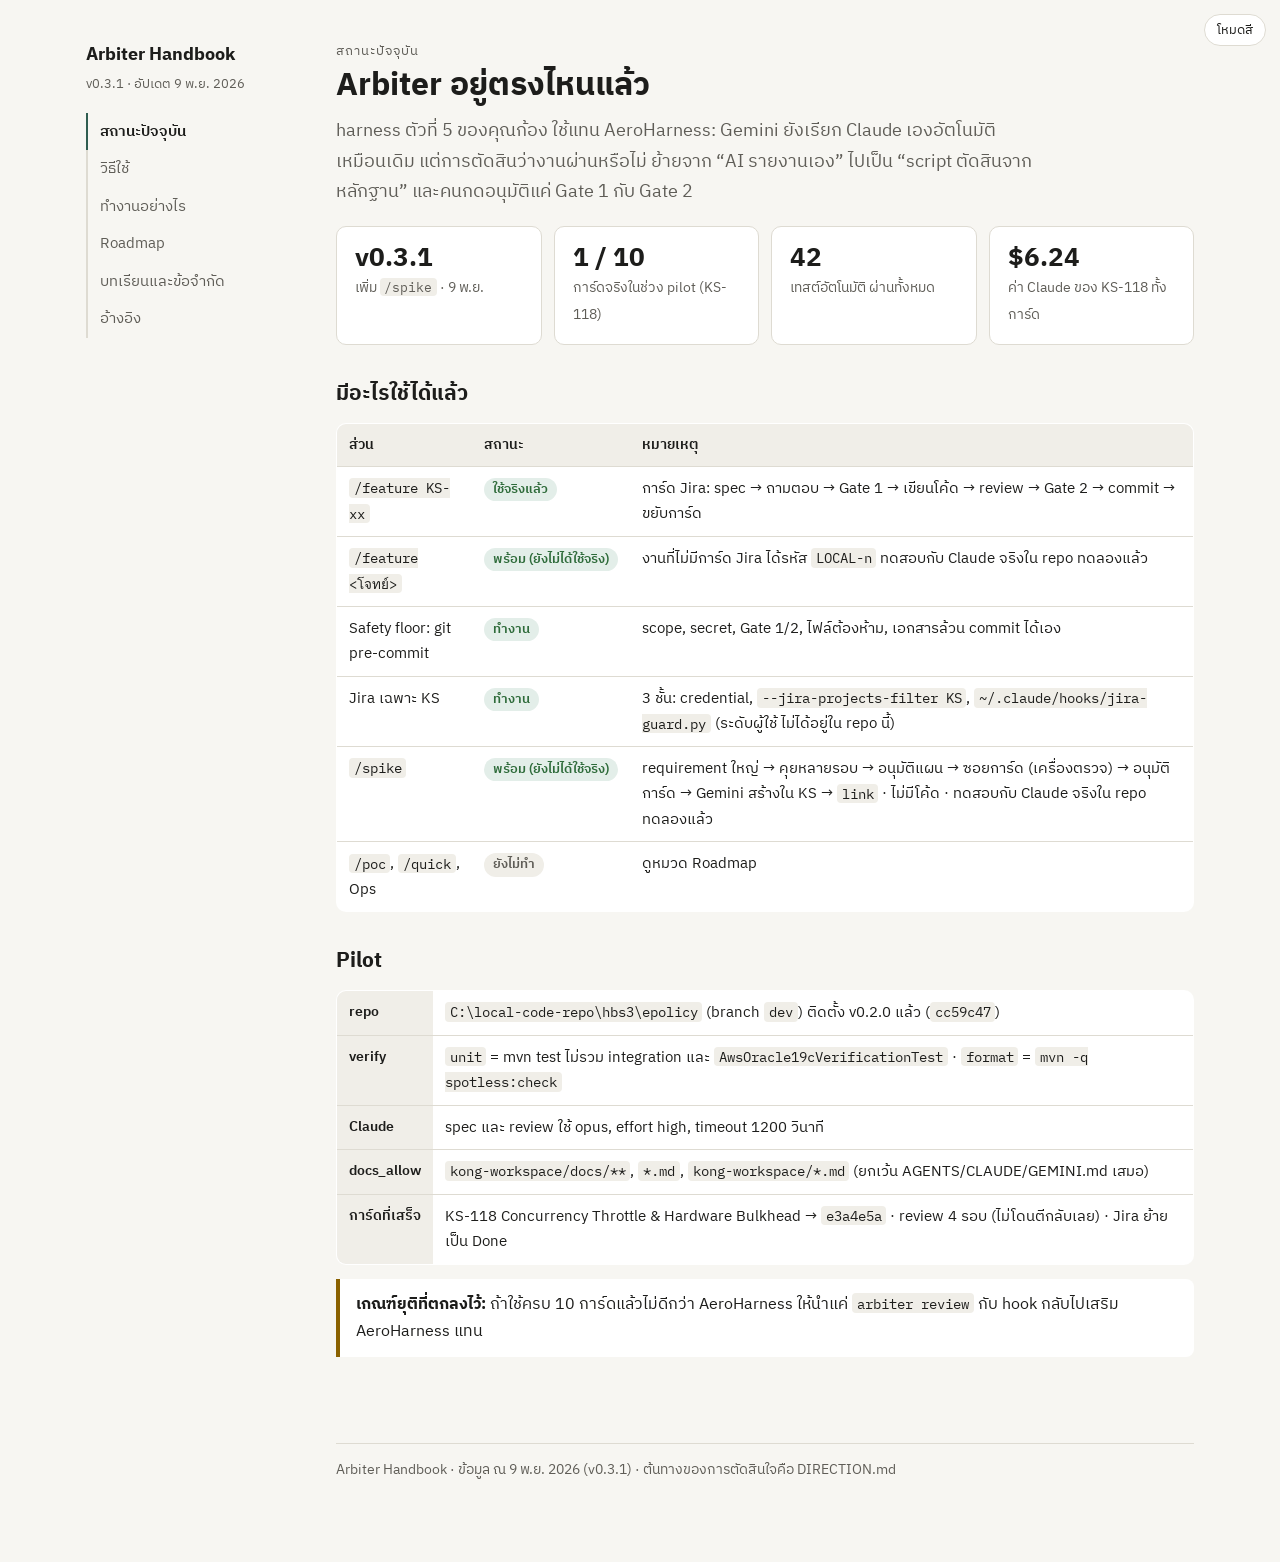
==== docs/index.html @ 2a7c4ed0 "feat: Arbiter v0.3.1 - spike Story/Epic/Release optional Claude recommends card types, epic and rele" ====
<!doctype html>
<html lang="th">
<head>
<meta charset="utf-8">
<meta name="viewport" content="width=device-width, initial-scale=1">
<title>Arbiter Handbook</title>
<link rel="preconnect" href="https://fonts.googleapis.com">
<link rel="preconnect" href="https://fonts.gstatic.com" crossorigin>
<link href="https://fonts.googleapis.com/css2?family=IBM+Plex+Sans+Thai:wght@400;500;600;700&family=IBM+Plex+Mono:wght@400;500&display=swap" rel="stylesheet">
<style>
:root {
  --bg: #f7f6f2; --surface: #ffffff; --surface-2: #f0eee8; --text: #1d1d1b; --muted: #5f5d57;
  --line: #dedbd2; --accent: #2f5d50; --accent-soft: #e3eee9;
  --human: #8a4b14; --human-soft: #f6e8da; --gemini: #1f4e8c; --gemini-soft: #e2ebf7;
  --claude: #9a3b26; --claude-soft: #f7e3dc; --machine: #2f5d50; --machine-soft: #e3eee9;
  --ok: #2e6b3a; --warn: #8a6100; --bad: #a12f2f;
  --mono: "IBM Plex Mono", ui-monospace, Consolas, monospace;
}
@media (prefers-color-scheme: dark) {
  :root:not([data-theme="light"]) {
    --bg: #161614; --surface: #1f1f1c; --surface-2: #2a2a26; --text: #ecebe6; --muted: #a9a79f;
    --line: #3a3934; --accent: #8cc4b0; --accent-soft: #23352f;
    --human: #e3a76f; --human-soft: #3a2a1b; --gemini: #8db4ea; --gemini-soft: #1d2a3d;
    --claude: #eb9a83; --claude-soft: #3b231d; --machine: #8cc4b0; --machine-soft: #23352f;
    --ok: #8fd19e; --warn: #e5c06a; --bad: #f09a9a;
  }
}
:root[data-theme="dark"] {
  --bg: #161614; --surface: #1f1f1c; --surface-2: #2a2a26; --text: #ecebe6; --muted: #a9a79f;
  --line: #3a3934; --accent: #8cc4b0; --accent-soft: #23352f;
  --human: #e3a76f; --human-soft: #3a2a1b; --gemini: #8db4ea; --gemini-soft: #1d2a3d;
  --claude: #eb9a83; --claude-soft: #3b231d; --machine: #8cc4b0; --machine-soft: #23352f;
  --ok: #8fd19e; --warn: #e5c06a; --bad: #f09a9a;
}
* { box-sizing: border-box; }
body { margin: 0; background: var(--bg); color: var(--text); font: 16px/1.7 "IBM Plex Sans Thai", system-ui, sans-serif; }
code, pre { font-family: var(--mono); font-size: .9em; }
code { background: var(--surface-2); padding: .05em .35em; border-radius: 4px; overflow-wrap: anywhere; }
pre { background: var(--surface-2); padding: 14px 16px; border-radius: 8px; overflow-x: auto; line-height: 1.55; margin: 12px 0; }
pre code { background: none; padding: 0; }
a { color: var(--accent); }
.wrap { max-width: 1140px; margin: 0 auto; padding: 0 16px; display: grid; grid-template-columns: 210px minmax(0, 1fr); gap: 40px; }
nav.toc { position: sticky; top: 0; align-self: start; padding-top: 40px; font-size: 15px; }
nav.toc .brand { font-weight: 700; font-size: 18px; margin-bottom: 2px; }
nav.toc .ver { color: var(--muted); font-size: 13px; margin-bottom: 18px; }
nav.toc a { display: block; color: var(--muted); text-decoration: none; padding: 6px 0 6px 12px; border-left: 2px solid var(--line); }
nav.toc a:hover { color: var(--text); }
nav.toc a.on { color: var(--text); border-left-color: var(--accent); font-weight: 600; }
main { padding: 40px 0 80px; min-width: 0; }
.js section.page { display: none; }
.js section.page.on { display: block; }
section.page { padding-bottom: 32px; }
.eyebrow { font-size: 13px; letter-spacing: .08em; text-transform: uppercase; color: var(--muted); }
h1 { font-size: 32px; line-height: 1.25; margin: 4px 0 10px; }
.lede { font-size: 18px; color: var(--muted); margin: 0 0 8px; max-width: 64ch; }
h2 { font-size: 21px; margin: 32px 0 10px; }
h3 { font-size: 17px; margin: 22px 0 8px; }
p { margin: 8px 0; }
.card { background: var(--surface); border: 1px solid var(--line); border-radius: 10px; padding: 16px 18px; }
.grid { display: grid; gap: 12px; }
.g2 { grid-template-columns: repeat(2, minmax(0, 1fr)); }
.g4 { grid-template-columns: repeat(4, minmax(0, 1fr)); }
.stat b { display: block; font-size: 26px; line-height: 1.2; }
.stat span { color: var(--muted); font-size: 14px; }
table { width: 100%; border-collapse: collapse; background: var(--surface); border: 1px solid var(--line); border-radius: 10px; overflow: hidden; font-size: 15px; }
th, td { text-align: left; padding: 9px 12px; border-bottom: 1px solid var(--line); vertical-align: top; }
th { background: var(--surface-2); font-weight: 600; font-size: 14px; }
tr:last-child td { border-bottom: none; }
.tbl { overflow-x: auto; margin: 10px 0; }
.role { display: inline-block; font-size: 12.5px; font-weight: 600; padding: 1px 9px; border-radius: 999px; white-space: nowrap; }
.r-human { background: var(--human-soft); color: var(--human); }
.r-gemini { background: var(--gemini-soft); color: var(--gemini); }
.r-claude { background: var(--claude-soft); color: var(--claude); }
.r-machine { background: var(--machine-soft); color: var(--machine); }
.flow { list-style: none; padding: 0; margin: 12px 0; position: relative; }
.flow::before { content: ""; position: absolute; left: 15px; top: 8px; bottom: 8px; width: 2px; background: var(--line); }
.flow > li { position: relative; padding: 0 0 16px 46px; }
.flow > li::before { content: ""; position: absolute; left: 9px; top: 7px; width: 14px; height: 14px; border-radius: 50%; background: var(--surface); border: 3px solid var(--accent); }
.flow > li.gate::before { border-color: var(--human); background: var(--human); }
.flow .step { font-weight: 600; }
.flow .detail { color: var(--muted); font-size: 15px; }
.st { font-family: var(--mono); font-size: 12.5px; font-weight: 500; padding: 1px 7px; border-radius: 5px; background: var(--surface-2); white-space: nowrap; }
.st.ok { color: var(--ok); } .st.warn { color: var(--warn); } .st.bad { color: var(--bad); }
.pill { display: inline-block; font-size: 12.5px; font-weight: 600; padding: 1px 9px; border-radius: 999px; white-space: nowrap; }
.p-done { background: var(--machine-soft); color: var(--ok); }
.p-part { background: var(--human-soft); color: var(--warn); }
.p-todo { background: var(--surface-2); color: var(--muted); }
.p-no { background: var(--claude-soft); color: var(--bad); }
.callout { border-left: 4px solid var(--warn); background: var(--surface); padding: 12px 16px; border-radius: 0 8px 8px 0; margin: 14px 0; }
.callout.good { border-left-color: var(--ok); }
.lanes { display: grid; grid-template-columns: repeat(3, minmax(0, 1fr)); gap: 12px; }
.lane h3 { margin: 0 0 8px; }
.lane ul { margin: 0; padding-left: 18px; }
.lane li { margin: 6px 0; }
.lane .why { color: var(--muted); font-size: 14px; display: block; }
.say { background: var(--human-soft); color: var(--text); border-radius: 8px; padding: 10px 14px; margin: 8px 0; font-family: var(--mono); font-size: 14px; }
.theme-btn { position: fixed; top: 14px; right: 14px; border: 1px solid var(--line); background: var(--surface); color: var(--text); border-radius: 999px; padding: 4px 12px; font: inherit; font-size: 13px; cursor: pointer; z-index: 2; }
footer { color: var(--muted); font-size: 14px; border-top: 1px solid var(--line); margin-top: 40px; padding-top: 14px; }
@media (max-width: 900px) {
  .wrap { grid-template-columns: minmax(0, 1fr); gap: 0; }
  nav.toc { position: static; padding-top: 52px; display: flex; flex-wrap: wrap; gap: 6px; }
  nav.toc .brand, nav.toc .ver { width: 100%; margin: 0; }
  nav.toc a { border: 1px solid var(--line); border-radius: 999px; padding: 3px 12px; font-size: 14px; }
  nav.toc a.on { border-color: var(--accent); }
  main { padding-top: 20px; }
  .g4 { grid-template-columns: repeat(2, minmax(0, 1fr)); }
  .g2, .lanes { grid-template-columns: minmax(0, 1fr); }
  h1 { font-size: 26px; }
}
</style>
</head>
<body>
<button class="theme-btn" id="themeBtn" type="button">โหมดสี</button>
<div class="wrap">
<nav class="toc" aria-label="หมวด">
  <div class="brand">Arbiter Handbook</div>
  <div class="ver">v0.3.1 · อัปเดต 9 พ.ย. 2026</div>
  <a href="#now">สถานะปัจจุบัน</a>
  <a href="#use">วิธีใช้</a>
  <a href="#how">ทำงานอย่างไร</a>
  <a href="#roadmap">Roadmap</a>
  <a href="#lessons">บทเรียนและข้อจำกัด</a>
  <a href="#ref">อ้างอิง</a>
</nav>
<main>

<!-- ============================================================ NOW -->
<section class="page" id="now">
  <div class="eyebrow">สถานะปัจจุบัน</div>
  <h1>Arbiter อยู่ตรงไหนแล้ว</h1>
  <p class="lede">harness ตัวที่ 5 ของคุณก้อง ใช้แทน AeroHarness: Gemini ยังเรียก Claude เองอัตโนมัติเหมือนเดิม แต่การตัดสินว่างานผ่านหรือไม่ ย้ายจาก “AI รายงานเอง” ไปเป็น “script ตัดสินจากหลักฐาน” และคนกดอนุมัติแค่ Gate 1 กับ Gate 2</p>

  <div class="grid g4" style="margin-top:18px">
    <div class="card stat"><b>v0.3.1</b><span>เพิ่ม <code>/spike</code> · 9 พ.ย.</span></div>
    <div class="card stat"><b>1 / 10</b><span>การ์ดจริงในช่วง pilot (KS-118)</span></div>
    <div class="card stat"><b>42</b><span>เทสต์อัตโนมัติ ผ่านทั้งหมด</span></div>
    <div class="card stat"><b>$6.24</b><span>ค่า Claude ของ KS-118 ทั้งการ์ด</span></div>
  </div>

  <h2>มีอะไรใช้ได้แล้ว</h2>
  <div class="tbl"><table>
    <tr><th>ส่วน</th><th>สถานะ</th><th>หมายเหตุ</th></tr>
    <tr><td><code>/feature KS-xx</code></td><td><span class="pill p-done">ใช้จริงแล้ว</span></td><td>การ์ด Jira: spec → ถามตอบ → Gate 1 → เขียนโค้ด → review → Gate 2 → commit → ขยับการ์ด</td></tr>
    <tr><td><code>/feature &lt;โจทย์&gt;</code></td><td><span class="pill p-done">พร้อม (ยังไม่ได้ใช้จริง)</span></td><td>งานที่ไม่มีการ์ด Jira ได้รหัส <code>LOCAL-n</code> ทดสอบกับ Claude จริงใน repo ทดลองแล้ว</td></tr>
    <tr><td>Safety floor: git pre-commit</td><td><span class="pill p-done">ทำงาน</span></td><td>scope, secret, Gate 1/2, ไฟล์ต้องห้าม, เอกสารล้วน commit ได้เอง</td></tr>
    <tr><td>Jira เฉพาะ KS</td><td><span class="pill p-done">ทำงาน</span></td><td>3 ชั้น: credential, <code>--jira-projects-filter KS</code>, <code>~/.claude/hooks/jira-guard.py</code> (ระดับผู้ใช้ ไม่ได้อยู่ใน repo นี้)</td></tr>
    <tr><td><code>/spike</code></td><td><span class="pill p-done">พร้อม (ยังไม่ได้ใช้จริง)</span></td><td>requirement ใหญ่ → คุยหลายรอบ → อนุมัติแผน → ซอยการ์ด (เครื่องตรวจ) → อนุมัติการ์ด → Gemini สร้างใน KS → <code>link</code> · ไม่มีโค้ด · ทดสอบกับ Claude จริงใน repo ทดลองแล้ว</td></tr>
    <tr><td><code>/poc</code>, <code>/quick</code>, Ops</td><td><span class="pill p-todo">ยังไม่ทำ</span></td><td>ดูหมวด Roadmap</td></tr>
  </table></div>

  <h2>Pilot</h2>
  <div class="tbl"><table>
    <tr><th>repo</th><td><code>C:\local-code-repo\hbs3\epolicy</code> (branch <code>dev</code>) ติดตั้ง v0.2.0 แล้ว (<code>cc59c47</code>)</td></tr>
    <tr><th>verify</th><td><code>unit</code> = mvn test ไม่รวม integration และ <code>AwsOracle19cVerificationTest</code> · <code>format</code> = <code>mvn -q spotless:check</code></td></tr>
    <tr><th>Claude</th><td>spec และ review ใช้ opus, effort high, timeout 1200 วินาที</td></tr>
    <tr><th>docs_allow</th><td><code>kong-workspace/docs/**</code>, <code>*.md</code>, <code>kong-workspace/*.md</code> (ยกเว้น AGENTS/CLAUDE/GEMINI.md เสมอ)</td></tr>
    <tr><th>การ์ดที่เสร็จ</th><td>KS-118 Concurrency Throttle &amp; Hardware Bulkhead → <code>e3a4e5a</code> · review 4 รอบ (ไม่โดนตีกลับเลย) · Jira ย้ายเป็น Done</td></tr>
  </table></div>

  <div class="callout">
    <b>เกณฑ์ยุติที่ตกลงไว้:</b> ถ้าใช้ครบ 10 การ์ดแล้วไม่ดีกว่า AeroHarness ให้นำแค่ <code>arbiter review</code> กับ hook กลับไปเสริม AeroHarness แทน
  </div>
</section>

<!-- ============================================================ USE -->
<section class="page" id="use">
  <div class="eyebrow">วิธีใช้</div>
  <h1>ใช้งานประจำวัน</h1>
  <p class="lede">คุณคุยกับ Gemini ในช่องแชทของ Antigravity อย่างเดียว ไม่ต้องสลับ panel ไม่ต้องจำคำสั่ง ทุกหน้าที่รอคุณจะจบด้วยบรรทัด <b>▶ สิ่งที่คุณต้องทำ</b></p>

  <h2>เริ่มงาน</h2>
  <div class="tbl"><table>
    <tr><th>งาน</th><th>พิมพ์</th><th>ผล</th></tr>
    <tr><td>การ์ด Jira</td><td><code>/feature KS-123</code></td><td>Claude อ่านการ์ดจาก Jira เอง (ถ้าอ่านไม่ได้จะหยุด ไม่เดา)</td></tr>
    <tr><td>งานในเครื่อง ไม่มีการ์ด</td><td><code>/feature เพิ่ม endpoint ตรวจสถานะคิว</code></td><td>ได้รหัส <code>LOCAL-1</code>, <code>LOCAL-2</code>, … โจทย์คือข้อความของคุณตามตัวอักษร</td></tr>
    <tr><td>ทำการ์ดเดิมต่อ</td><td><code>/feature KS-123</code> หรือ <code>/feature LOCAL-1</code></td><td>Gemini ดูสถานะแล้วทำต่อจากขั้นที่ค้าง</td></tr>
  </table></div>
  <p>เปิดแชท Gemini ใหม่ทุกครั้งที่อัปเดต arbiter เพื่อให้โหลด workflow ฉบับล่าสุด</p>

  <h2>คุณต้องพิมพ์อะไร ที่จุดไหน</h2>
  <div class="tbl"><table>
    <tr><th>เมื่อเห็น</th><th>คุณพิมพ์</th></tr>
    <tr><td><span class="st">NEEDS_ANSWERS</span> คำถาม 0–5 ข้อ</td><td>คำตอบ (ข้อที่ไม่ตอบจะใช้ค่า <code>[default]</code>)</td></tr>
    <tr><td><span class="st">READY_FOR_GATE1</span> spec</td><td><span class="say">อนุมัติ Gate 1</span> หรือสิ่งที่อยากให้แก้ใน spec</td></tr>
    <tr><td><span class="st ok">READY_FOR_GATE2</span> หน้าผลตรวจ</td><td><span class="say">อนุมัติ Gate 2</span> หรือสิ่งที่ต้องแก้</td></tr>
    <tr><td><span class="st warn">STALE</span> มีไฟล์เปลี่ยนหลัง review</td><td>ดูรายชื่อไฟล์ ถ้าแก้ได้พิมพ์ <span class="say">review ใหม่</span></td></tr>
    <tr><td><span class="st warn">ESCALATE</span> โดนตีกลับครบรอบ</td><td>ตัดสินว่าจะ <span class="say">ทำต่อ + แนวทาง</span> หรือหยุด</td></tr>
    <tr><td><span class="st bad">ERROR</span> / <span class="st bad">BLOCKED</span></td><td>อ่านเหตุผล ถ้าไม่แน่ใจ ถาม Claude Code (อย่าให้ Gemini เดา)</td></tr>
  </table></div>

  <h2>ภาษา</h2>
  <p>spec, คำถาม และหน้า Gate 2 จะเป็นภาษาเดียวกับข้อความล่าสุดที่คุณพิมพ์ในการ์ดนั้น (โจทย์ LOCAL หรือคำตอบคำถาม) ถ้ายังไม่ได้พิมพ์อะไรใช้ภาษาไทย อยากคุยอังกฤษก็พิมพ์อังกฤษได้เลย</p>

  <h2>เอกสาร</h2>
  <p>ไฟล์ใน <code>docs_allow</code> commit เองได้โดยไม่ต้องมีการ์ดและไม่ต้องใช้ <code>--no-verify</code> ถ้าเอกสารเปลี่ยนระหว่างทำการ์ด arbiter จะไม่รวมเข้า commit ของการ์ด และบอกไว้ที่หน้า COMMITTED ให้ commit แยก</p>

  <h2>สิ่งที่คุณทำเองเท่านั้น</h2>
  <ul>
    <li>commit <code>.arbiter/config.json</code> (ต้อง <code>--no-verify</code>) ถ้า config ในเครื่องไม่ตรงกับที่ commit arbiter จะหยุดทำงาน</li>
    <li>แก้ <code>AGENTS.md</code> / <code>CLAUDE.md</code></li>
    <li>deploy และงานบนระบบจริง</li>
  </ul>

  <h2>เมื่อไรควรเรียก Claude Code</h2>
  <ul>
    <li>หลังการ์ดจบ พิมพ์ <span class="say">retro KS-123</span> Claude Code จะอ่าน transcript ของ Gemini + โฟลเดอร์การ์ด แล้วจดลง <code>LESSONS.md</code></li>
    <li>เจอ ERROR ที่ไม่เข้าใจ หรือ Gemini ทำแปลก</li>
    <li>จะแก้ arbiter เอง (ต้องผ่าน Gate 1/2 เหมือนงานอื่น)</li>
  </ul>

  <h2>ติดตั้ง / อัปเดตในโปรเจกต์</h2>
<pre><code>python C:\local-code-repo\arbiter-agent-harness\install.py --project &lt;repo&gt; ^
  --verify "unit=&lt;คำสั่งเทสต์&gt;" --docs-allow "docs/**" --docs-allow "*.md" ^
  --read-dir "C:\local-code-repo\hbs-legacy\hbs-web-core"   &lt;-- ไม่บังคับ: repo อื่นที่ /spike อ่านได้

# แล้วคน commit เอง
git add .arbiter/config.json .arbiter/.gitignore .agent/workflows/
git commit --no-verify -m "chore: install arbiter 0.3.1"</code></pre>
  <p>รันซ้ำได้ (idempotent): คง config เดิม เพิ่ม key ที่เวอร์ชันใหม่ต้องใช้ และเขียน workflow ใหม่ ถ้าย้ายโฟลเดอร์ arbiter ต้องรัน install ใหม่ทุกโปรเจกต์ เพราะ hook ชี้ path เต็ม</p>
</section>

<!-- ============================================================ HOW -->
<section class="page" id="how">
  <div class="eyebrow">ทำงานอย่างไร</div>
  <h1>ใครทำอะไร และใครตัดสิน</h1>
  <p class="lede">หลักแกน: คนที่ถูกตรวจห้ามเขียนโจทย์ให้คนตรวจ Gemini ส่งแค่รหัสการ์ดกับคำพูดของคุณตามตัวอักษร arbiter สร้าง prompt จาก template เอง Claude อ่านต้นทางเอง และผลผ่าน/ไม่ผ่านมาจาก script</p>

  <div class="tbl"><table>
    <tr><th>บทบาท</th><th>ทำ</th><th>ห้าม</th></tr>
    <tr><td><span class="role r-human">คุณ</span></td><td>ตอบคำถาม, Gate 1, Gate 2, commit config</td><td>-</td></tr>
    <tr><td><span class="role r-gemini">Gemini</span> (Antigravity)</td><td>รัน arbiter, เขียนโค้ดใน scope, แสดงข้อความตามตัวอักษร, ขยับ Jira หลัง commit</td><td>เขียน prompt ให้ Claude, แก้ <code>.arbiter/</code>, อ่านซอร์ส arbiter, commit โค้ดเอง, checkout/reset/stash ไฟล์</td></tr>
    <tr><td><span class="role r-claude">Claude</span> (<code>claude -p</code>)</td><td>ร่าง spec + คำถาม, review diff</td><td>แก้ไฟล์ใดๆ (มีแค่ Read/Grep/Glob + Jira อ่านอย่างเดียว)</td></tr>
    <tr><td><span class="role r-machine">arbiter</span> (script)</td><td>สร้าง prompt, รัน verify, ตรวจ scope, นับรอบ, ตัดสิน, commit</td><td>-</td></tr>
  </table></div>

  <h2>ลำดับงานของ /feature</h2>
  <ol class="flow">
    <li><div class="step"><span class="role r-gemini">Gemini</span> <code>arbiter spec KS-xx</code> หรือ <code>spec --local "..."</code></div>
      <div class="detail">Claude อ่านการ์ด Jira (หรือ <code>intent.md</code>) + โค้ด แล้วตอบ spec + คำถาม · การ์ด KS ต้องมีหลักฐานว่าเรียก <code>jira_get_issue</code> ของการ์ดนั้นสำเร็จจริง ไม่งั้น ERROR</div></li>
    <li><div class="step"><span class="role r-human">คุณ</span> ตอบคำถาม → <code>arbiter answer</code></div>
      <div class="detail">Claude session เดิม (resume) ปรับ spec · การตอบหรือขอแก้จะยกเลิก Gate 1 เดิมเสมอ</div></li>
    <li class="gate"><div class="step"><span class="role r-human">คุณ</span> Gate 1 → <code>arbiter approve</code></div>
      <div class="detail">บันทึกข้อความอนุมัติ + sha256 ของ spec ถ้า spec ถูกแก้หลังนี้ ทุกขั้นถัดไปจะ BLOCKED</div></li>
    <li><div class="step"><span class="role r-gemini">Gemini</span> เขียนโค้ดใน <code>scope_allow</code> → <code>arbiter review</code></div>
      <div class="detail">เครื่องตรวจก่อน: scope → verify (config + spec) → tree-stable · ไม่ผ่านจะไม่เรียก Claude เลย · ผ่านแล้ว Claude อ่าน spec + diff + evidence ตัดสิน PASS/FAIL (FAIL ถ้ามี BLOCKER/MAJOR) · FAIL → Gemini แก้เอง · ตีกลับครบ 2 รอบ หรือ gate ครบ 6 รอบ → ESCALATE</div></li>
    <li class="gate"><div class="step"><span class="role r-human">คุณ</span> Gate 2 → <code>arbiter commit</code></div>
      <div class="detail">ตรวจซ้ำเอง: spec ตรง Gate 1, โค้ดตรงกับที่ review (ไม่นับเอกสารและ <code>.arbiter/</code>), scope, index ไม่มีไฟล์แอบ stage · commit พร้อม trailer <code>Arbiter-Card</code> / <code>Arbiter-Tree</code> / <code>Arbiter-Gate2</code></div></li>
    <li><div class="step"><span class="role r-gemini">Gemini</span> ขยับการ์ดบน Jira</div>
      <div class="detail">Story → UAT / QA, Task → Done · การ์ด LOCAL ห้ามแตะ Jira</div></li>
  </ol>

  <h2>สิ่งที่เครื่องบังคับ (ไม่ใช่แค่กฎใน prompt)</h2>
  <div class="tbl"><table>
    <tr><th>ที่ไหน</th><th>บังคับอะไร</th></tr>
    <tr><td><code>arbiter review</code></td><td>scope, verify ต้อง exit 0, คำสั่ง verify จาก spec ห้ามมี <code>| &amp; ; &lt; &gt; `</code>, โค้ดห้ามเปลี่ยนระหว่างรัน verify, Claude ต้องตอบตาม marker</td></tr>
    <tr><td><code>arbiter commit</code></td><td>evidence pass + review PASS, spec sha ตรง, ไม่มี drift, staged == reviewed</td></tr>
    <tr><td>git pre-commit (fail-closed)</td><td>โค้ด commit ได้เฉพาะผ่าน <code>arbiter commit</code> ที่มี Gate 2 ของ tree นั้น · scope ของการ์ด ACTIVE · secret (private key, AWS, Atlassian, GitHub token) · <code>.env</code>/คีย์ SSH · ห้าม commit <code>config.json</code> · เอกสารล้วนผ่านได้</td></tr>
    <tr><td>config</td><td>ใช้ฉบับที่ commit แล้วเท่านั้น (hook อ่าน <code>docs_allow</code> จาก HEAD)</td></tr>
    <tr><td><code>claude -p</code></td><td><code>--tools Read,Grep,Glob</code> · ปฏิเสธ Edit/Write/Bash/PowerShell · การ์ด LOCAL ไม่มีเครื่องมือ Jira</td></tr>
  </table></div>

  <h2>โครง 3 ชั้น</h2>
  <div class="tbl"><table>
    <tr><th>ชั้น</th><th>คืออะไร</th><th>ตอนนี้</th></tr>
    <tr><td>1. Safety floor</td><td>โค้ดที่ใช้กับทุกงาน ไม่กิน context</td><td>git pre-commit ✅ · jira-guard ✅ · pre-push ❌ · กันเขียน HBS DB/prod ❌</td></tr>
    <tr><td>2. Track</td><td>ท่าทำงานตามขนาดงาน</td><td><code>/feature</code> <code>/spike</code> ✅ · <code>/poc</code> <code>/quick</code> Ops ❌</td></tr>
    <tr><td>3. Pack</td><td>ความรู้เฉพาะเรื่อง โหลดเมื่อเกี่ยว</td><td>ยังไม่มี (jira-ks, spring-boot, docker-deploy, windows-ps, pch-network)</td></tr>
  </table></div>
</section>

<!-- ============================================================ ROADMAP -->
<section class="page" id="roadmap">
  <div class="eyebrow">Roadmap</div>
  <h1>แผนต่อจากนี้</h1>
  <p class="lede">หลักที่ตกลงไว้: ใช้การ์ดจริงก่อน แล้วเพิ่มเฉพาะเรื่องที่เจอซ้ำ ไม่สร้างทุก track ล่วงหน้า แต่ละข้อมีเงื่อนไขว่า “ทำเมื่อไร”</p>

  <div class="lanes">
    <div class="card lane">
      <h3>ตอนนี้</h3>
      <ul>
        <li><b>ใช้ <code>/feature</code> กับการ์ดจริง</b> ทั้ง KS และ LOCAL ให้ครบ 10 ใบ<span class="why">ตอนนี้ 1/10 · retro ทุกใบ</span></li>
        <li><b>จด LESSONS</b> ทุกการ์ด<span class="why">เรื่องที่เจอซ้ำ = สิ่งที่ควรสร้างต่อ</span></li>
      </ul>
    </div>
    <div class="card lane">
      <h3>ถัดไป (มีตัวกระตุ้น)</h3>
      <ul>
        <li><b><code>/poc</code></b> การ์ด POC ที่ spike เสนอ: worktree บน <code>spike/*</code> ห้าม merge (pre-push ดัก trailer) ผลเป็น note ให้ spike อ่านต่อ<span class="why">ทำเมื่อ: มีการ์ด POC จริงใบแรก · แบบอยู่ที่ docs/spike-design.md ข้อ 6</span></li>
        <li><b><code>/quick</code></b> งาน ≤2 ไฟล์: spec สั้น → เทสต์ fail ก่อน → แก้ → review · Gate 2 จุดเดียว<span class="why">ทำเมื่อ: /feature หนักเกินกับงานเล็กจริง</span></li>
        <li><b>Ops</b> runbook → dry-run → คนอนุมัติ → post-check → rollback<span class="why">ทำเมื่อ: มีการ์ด deploy หรือ DB จริง</span></li>
      </ul>
    </div>
    <div class="card lane">
      <h3>ภายหลัง</h3>
      <ul>
        <li><b>Packaging</b> <code>pip install -e</code> + shim hook ที่ fail-closed<span class="why">ตอนนี้ย้ายโฟลเดอร์แล้ว hook หายเงียบ</span></li>
        <li><b>ปิด finding 1</b> เก็บหลักฐานใน <code>.git/arbiter/</code>, approve ต้องใช้รหัสที่คนเห็นเท่านั้น</li>
        <li><b>CI ตรวจ trailer <code>Arbiter-Tree</code></b><span class="why">ปิดช่อง <code>--no-verify</code></span></li>
        <li><b>pre-push</b> และ <b>Claude hook กัน HBS DB/prod</b></li>
        <li><b>pack <code>jira-ks</code></b> แล้วลบ <code>.agents/rules/jira-safety.md</code> ใน epolicy</li>
        <li><b>Gate 2 จด LESSONS 1 บรรทัดอัตโนมัติ</b></li>
        <li><b>ตรวจ transcript ของ Gemini อัตโนมัติ</b> ว่าส่งคำพูดคุณต่อตรงไหม</li>
      </ul>
    </div>
  </div>

  <h2>ไม่ทำ (จนกว่าจะมีเหตุ)</h2>
  <p><code>/greenfield</code> (รอโปรเจกต์ใหม่จริง) · migration · ให้ Claude เป็นคนคุมงานแทน Gemini · dashboard · ชุดทดสอบพฤติกรรมโมเดล</p>

  <h2>คำถามที่ยังค้าง</h2>
  <ol>
    <li>ใครเขียน AC: คุณเขียนเอง หรือ Claude ร่างแล้วคุณอนุมัติที่ Gate 1 (ตอนนี้เป็นแบบหลัง)</li>
    <li>จะให้คนอื่นในทีมใช้ด้วยหรือไม่</li>
  </ol>

  <h2>ตัวชี้วัดช่วง pilot</h2>
  <p>เวลาที่คุณใช้ต่อ gate · จำนวนรอบที่ต้องแก้ · ปัญหาที่คุณเจอตอน Gate 2 แต่ AI ไม่เจอ · bug ที่หลุดหลัง Done · ค่า Claude ต่อการ์ด</p>
</section>

<!-- ============================================================ LESSONS -->
<section class="page" id="lessons">
  <div class="eyebrow">บทเรียนและข้อจำกัด</div>
  <h1>เรียนรู้อะไรมาแล้ว</h1>

  <h2>ประวัติเวอร์ชัน</h2>
  <div class="tbl"><table>
    <tr><th>เวอร์ชัน</th><th>วันที่</th><th>เปลี่ยนอะไร</th></tr>
    <tr><td><code>845eee2</code> v0.1.0</td><td>4 พ.ย.</td><td><code>/feature</code> แรก: spec / answer / approve / review / commit / status, pre-commit, 19 เทสต์</td></tr>
    <tr><td><code>3bd7be9</code></td><td>5 พ.ย.</td><td>ต้องอ่าน Jira สำเร็จจริงก่อนรับ spec (Jira MCP ยัง pending ตอนเริ่ม <code>claude -p</code>)</td></tr>
    <tr><td><code>af02f35</code> v0.2.0</td><td>6 พ.ย.</td><td>การ์ด LOCAL, บรรทัด ▶, STALE บอกไฟล์, <code>docs_allow</code>, config จาก HEAD, hook ต้องเห็น Gate 2, ภาษาตามผู้ใช้</td></tr>
    <tr><td>v0.3.0</td><td>9 พ.ย.</td><td><code>/spike</code> (แผน → การ์ด → link), ตรวจ cards.json ด้วยกฎ, แปลง .docx/.xlsx, <code>spike.read_dirs</code>, /feature อ่านแผนของ spike เอง, แยก <code>arbiter_claude.py</code>, 41 เทสต์</td></tr>
    <tr><td>v0.3.1</td><td>9 พ.ย.</td><td>spike: Story / Epic / Release ไม่บังคับ (Claude แนะนำ คุณตัดสิน) หน้าการ์ดแจ้งเมื่อไม่มี Story</td></tr>
  </table></div>

  <h2>บทเรียนจาก KS-118 (การ์ดจริงใบแรก)</h2>
  <div class="tbl"><table>
    <tr><th>เกิดอะไร</th><th>แก้แล้ว</th></tr>
    <tr><td>Claude อ่าน Jira ไม่ได้ แล้วร่าง spec จากการเดา · Gemini แต่งเหตุผลเองและแนะนำคำตอบ</td><td>ตรวจการเรียก <code>jira_get_issue</code> จาก stream · workflow ห้ามตีความ/แนะนำ</td></tr>
    <tr><td>คุณต้องถาม “ต้องทำอะไรต่อ” 3 ครั้ง</td><td>บรรทัด ▶ สิ่งที่คุณต้องทำ</td></tr>
    <tr><td>STALE ไม่บอกไฟล์ → Gemini พยายาม <code>git checkout</code> รายงาน KS-140 ของคุณ (รอดเพราะคุณกดปฏิเสธ)</td><td>STALE แสดงไฟล์ · ห้าม checkout/restore/reset/stash/clean</td></tr>
    <tr><td>เอกสารนอกการ์ดเปลี่ยน → review ใหม่ทั้งรอบ ($0.79) และต้อง <code>--no-verify</code></td><td><code>docs_allow</code></td></tr>
    <tr><td>Gemini เปิดอ่าน <code>arbiter.py</code> หา env ที่ hook เชื่อ</td><td>hook ต้องเห็น Gate 2 · ห้ามอ่านซอร์ส arbiter</td></tr>
    <tr><td>หน้า Gate 2 ภาษาอังกฤษปน</td><td>ภาษาตามข้อความล่าสุดของคุณ (ค่าตั้งต้นไทย)</td></tr>
  </table></div>
  <p>รายละเอียดเต็มอยู่ใน <code>LESSONS.md</code></p>

  <h2>ข้อจำกัดที่รู้แล้ว</h2>
  <ul>
    <li>ไฟล์ใน <code>.arbiter/</code> (approvals, evidence, state) agent ยังเขียนได้ การข้าม Gate 2 ตอนนี้ต้องปลอมการอนุมัติของคน ซึ่งเห็นได้ใน transcript แต่ยังไม่ถูกบล็อก</li>
    <li>agent รัน <code>approve</code> หรือ <code>--continue</code> แทนคนได้ ตรวจย้อนหลังได้จาก transcript เท่านั้น</li>
    <li><code>git commit --no-verify</code> ข้าม hook ได้ (ตั้งใจให้คนใช้)</li>
    <li>haiku ตัดสิน review ไม่สม่ำเสมอ ใช้ได้แค่ smoke test · reviewer จริงใช้ opus</li>
    <li>Antigravity รันคำสั่งผ่าน <code>powershell -Command</code> ซึ่งทำให้ exit code ไม่ใช่ 0 กลายเป็น 1 ทั้งหมด จึงสื่อสารกับ Gemini ผ่านบรรทัด <code>STATUS:</code></li>
  </ul>
</section>

<!-- ============================================================ REF -->
<section class="page" id="ref">
  <div class="eyebrow">อ้างอิง</div>
  <h1>คำสั่ง ไฟล์ และค่าตั้ง</h1>

  <h2>คำสั่ง <code>python bin/arbiter.py ...</code></h2>
  <div class="tbl"><table>
    <tr><th>คำสั่ง</th><th>ใช้เมื่อ</th></tr>
    <tr><td><code>spec KS-xx</code></td><td>เริ่มการ์ด Jira</td></tr>
    <tr><td><code>spec --local "โจทย์"</code></td><td>เริ่มงานที่ไม่มีการ์ด (ตั้ง LOCAL-n ให้)</td></tr>
    <tr><td><code>answer KEY "ข้อความ"</code></td><td>ตอบคำถาม / ขอแก้ spec (ยกเลิก Gate 1)</td></tr>
    <tr><td><code>approve KEY "ข้อความ"</code></td><td>Gate 1</td></tr>
    <tr><td><code>review KEY [--continue "ข้อความ"]</code></td><td>ตรวจหลังเขียนโค้ด / ทำต่อหลัง ESCALATE</td></tr>
    <tr><td><code>commit KEY "ข้อความ" [-m msg]</code></td><td>Gate 2</td></tr>
    <tr><td><code>status [KEY]</code></td><td>ดูว่าการ์ดอยู่ขั้นไหน</td></tr>
  </table></div>

  <h2>STATUS</h2>
  <div class="tbl"><table>
    <tr><th>STATUS</th><th>ความหมาย</th></tr>
    <tr><td><span class="st">NEEDS_ANSWERS</span></td><td>มีคำถามรอคุณ</td></tr>
    <tr><td><span class="st">READY_FOR_GATE1</span></td><td>spec พร้อมให้อนุมัติ</td></tr>
    <tr><td><span class="st ok">APPROVED_GATE1</span></td><td>Gemini เริ่มเขียนโค้ด</td></tr>
    <tr><td><span class="st bad">FAIL</span></td><td>gate หรือ review ไม่ผ่าน Gemini แก้เอง</td></tr>
    <tr><td><span class="st warn">ESCALATE</span></td><td>ครบรอบแล้ว ให้คุณตัดสิน</td></tr>
    <tr><td><span class="st ok">READY_FOR_GATE2</span></td><td>ผ่านทั้งเครื่องและ reviewer รออนุมัติ</td></tr>
    <tr><td><span class="st warn">STALE</span></td><td>โค้ดเปลี่ยนหลัง review</td></tr>
    <tr><td><span class="st ok">COMMITTED</span></td><td>commit แล้ว</td></tr>
    <tr><td><span class="st bad">BLOCKED</span> / <span class="st bad">ERROR</span></td><td>หยุด อ่านเหตุผล</td></tr>
    <tr><td><span class="st">INFO</span></td><td>ผลของ <code>status</code></td></tr>
  </table></div>

  <h2>ไฟล์ในโปรเจกต์ <code>.arbiter/</code></h2>
<pre><code>.arbiter/
  config.json            ค่าตั้ง (คน commit เท่านั้น)
  CURRENT_STATE.md       การ์ดล่าสุดที่ commit
  ACTIVE                 การ์ดที่กำลังทำ (gitignored)
  tasks/&lt;KEY&gt;/
    intent.md            โจทย์ของคุณตามตัวอักษร (LOCAL)
    spec.md              spec + บล็อก ```arbiter (scope_allow, verify)
    questions.md         คำถามที่ค้าง
    answers.md           คำตอบของคุณตามตัวอักษร
    approvals.json       Gate 1 (sha ของ spec) / Gate 2 (tree)
    evidence.json        ผลตรวจจากเครื่องรอบล่าสุด
    review.md            ผล review ทุกรอบ
    gate2.md             หน้า Gate 2
    sessions.jsonl       session ของ Claude + ค่าใช้จ่าย + jira_read
    state.json           จำนวนรอบ
    gate-rN-*.log        log ของ verify (gitignored)</code></pre>

  <h2><code>config.json</code></h2>
  <div class="tbl"><table>
    <tr><th>key</th><th>ค่าตั้งต้น</th><th>ใช้ทำอะไร</th></tr>
    <tr><td><code>key_pattern</code></td><td><code>KS-\d+</code></td><td>รหัสการ์ด Jira ที่รับ (LOCAL-n รับเสมอ)</td></tr>
    <tr><td><code>language</code></td><td><code>th</code></td><td>ภาษาเมื่อคุณยังไม่ได้พิมพ์อะไรในการ์ด</td></tr>
    <tr><td><code>docs_allow</code></td><td><code>[]</code></td><td>glob ของเอกสารที่ commit ได้โดยไม่มีการ์ด</td></tr>
    <tr><td><code>verify</code></td><td>-</td><td><code>[{name, cmd}]</code> เทสต์ชุดหลักของโปรเจกต์</td></tr>
    <tr><td><code>verify_timeout_sec</code></td><td>3600</td><td></td></tr>
    <tr><td><code>max_rejections</code> / <code>max_gate_runs</code></td><td>2 / 6</td><td>เกินแล้ว ESCALATE</td></tr>
    <tr><td><code>claude.*</code></td><td>opus, high, 1200, require_jira true</td><td><code>spec_model</code>, <code>review_model</code>, <code>effort</code>, <code>timeout_sec</code>, <code>require_jira</code></td></tr>
    <tr><td><code>spike.*</code></td><td>opus, high, 8, 6, 15</td><td><code>model</code>, <code>effort</code>, <code>repos</code> {ชื่อ: path} ที่การ์ดเลือกได้, <code>read_dirs</code> repo อื่นที่ Claude อ่าน, <code>max_points</code>, <code>max_rounds_resume</code> (เกินแล้วเริ่ม session ใหม่จากไฟล์), <code>budget_usd</code> (เตือน), <code>board_cmd</code></td></tr>
  </table></div>
  <p>env สำหรับทดสอบ: <code>ARBITER_MODEL</code> (เช่น haiku), <code>ARBITER_CLAUDE_CMD</code> (fake Claude ในเทสต์)</p>

  <h2>Repo ของ arbiter</h2>
<pre><code>C:\local-code-repo\arbiter-agent-harness\
  bin/arbiter.py, arbiter_core.py   CLI + helper
  floor/git/pre-commit              hook (core.hooksPath ชี้มาที่นี่)
  prompts/                          spec, answer, review, review_prev, source_jira, source_local
  adapters/antigravity/workflows/   feature.md (คัดลอกไปโปรเจกต์ตอน install)
  install.py                        ติดตั้ง / อัปเดต
  tests/                            python -m unittest discover -s tests
  DIRECTION.md                      ทิศทางและการตัดสินใจทั้งหมด
  LESSONS.md                        บทเรียนจากงานจริง
  docs/index.html                   ไฟล์นี้ · docs/overview.html ภาพรวม v0.1 เดิม</code></pre>
  <p>ตรวจย้อนหลังสิ่งที่ Gemini ทำ: <code>~/.gemini/antigravity/brain/&lt;id&gt;/.system_generated/logs/transcript_full.jsonl</code></p>
</section>

<footer>Arbiter Handbook · ข้อมูล ณ 9 พ.ย. 2026 (v0.3.1) · ต้นทางของการตัดสินใจคือ DIRECTION.md</footer>
</main>
</div>
<script>
(function () {
  var root = document.documentElement;
  root.classList.add("js");
  try { var t = localStorage.getItem("arbiter-theme"); if (t) root.setAttribute("data-theme", t); } catch (e) {}
  document.getElementById("themeBtn").addEventListener("click", function () {
    var dark = root.getAttribute("data-theme") === "dark" ||
      (!root.getAttribute("data-theme") && matchMedia("(prefers-color-scheme: dark)").matches);
    var next = dark ? "light" : "dark";
    root.setAttribute("data-theme", next);
    try { localStorage.setItem("arbiter-theme", next); } catch (e) {}
  });
  var pages = Array.prototype.slice.call(document.querySelectorAll("section.page"));
  var links = Array.prototype.slice.call(document.querySelectorAll("nav.toc a"));
  function show() {
    var id = (location.hash || "#now").slice(1);
    if (!document.getElementById(id)) id = "now";
    pages.forEach(function (p) { p.classList.toggle("on", p.id === id); });
    links.forEach(function (a) { a.classList.toggle("on", a.getAttribute("href") === "#" + id); });
    window.scrollTo(0, 0);
  }
  window.addEventListener("hashchange", show);
  show();
})();
</script>
</body>
</html>
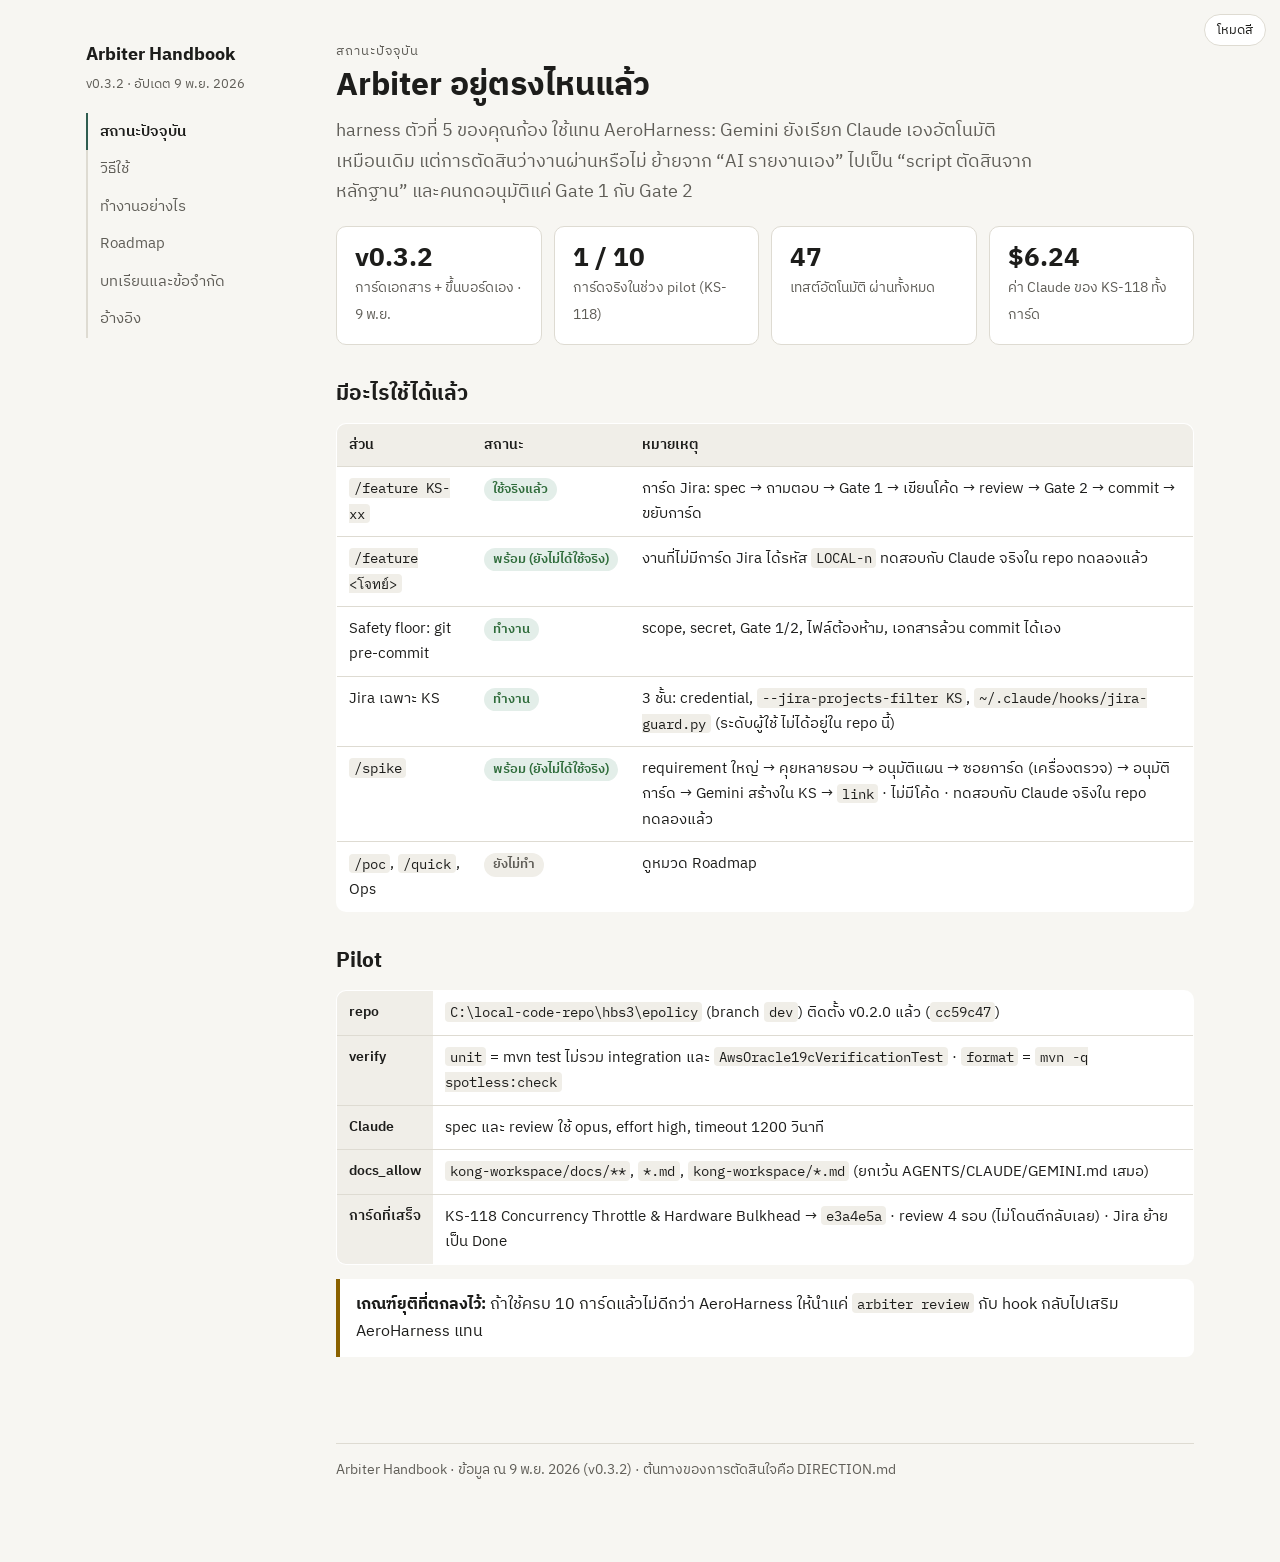
==== commit 992f3f80: "feat: Arbiter v0.3.2 - doc cards, board placement, no-change BLOCKED - Files named in a card's scope" ====
--- a/docs/index.html
+++ b/docs/index.html
@@ -114,7 +114,7 @@
 <div class="wrap">
 <nav class="toc" aria-label="หมวด">
   <div class="brand">Arbiter Handbook</div>
-  <div class="ver">v0.3.1 · อัปเดต 9 พ.ย. 2026</div>
+  <div class="ver">v0.3.2 · อัปเดต 9 พ.ย. 2026</div>
   <a href="#now">สถานะปัจจุบัน</a>
   <a href="#use">วิธีใช้</a>
   <a href="#how">ทำงานอย่างไร</a>
@@ -131,9 +131,9 @@
   <p class="lede">harness ตัวที่ 5 ของคุณก้อง ใช้แทน AeroHarness: Gemini ยังเรียก Claude เองอัตโนมัติเหมือนเดิม แต่การตัดสินว่างานผ่านหรือไม่ ย้ายจาก “AI รายงานเอง” ไปเป็น “script ตัดสินจากหลักฐาน” และคนกดอนุมัติแค่ Gate 1 กับ Gate 2</p>
 
   <div class="grid g4" style="margin-top:18px">
-    <div class="card stat"><b>v0.3.1</b><span>เพิ่ม <code>/spike</code> · 9 พ.ย.</span></div>
+    <div class="card stat"><b>v0.3.2</b><span>การ์ดเอกสาร + ขึ้นบอร์ดเอง · 9 พ.ย.</span></div>
     <div class="card stat"><b>1 / 10</b><span>การ์ดจริงในช่วง pilot (KS-118)</span></div>
-    <div class="card stat"><b>42</b><span>เทสต์อัตโนมัติ ผ่านทั้งหมด</span></div>
+    <div class="card stat"><b>47</b><span>เทสต์อัตโนมัติ ผ่านทั้งหมด</span></div>
     <div class="card stat"><b>$6.24</b><span>ค่า Claude ของ KS-118 ทั้งการ์ด</span></div>
   </div>
 
@@ -330,6 +330,7 @@
     <tr><td><code>af02f35</code> v0.2.0</td><td>6 พ.ย.</td><td>การ์ด LOCAL, บรรทัด ▶, STALE บอกไฟล์, <code>docs_allow</code>, config จาก HEAD, hook ต้องเห็น Gate 2, ภาษาตามผู้ใช้</td></tr>
     <tr><td>v0.3.0</td><td>9 พ.ย.</td><td><code>/spike</code> (แผน → การ์ด → link), ตรวจ cards.json ด้วยกฎ, แปลง .docx/.xlsx, <code>spike.read_dirs</code>, /feature อ่านแผนของ spike เอง, แยก <code>arbiter_claude.py</code>, 41 เทสต์</td></tr>
     <tr><td>v0.3.1</td><td>9 พ.ย.</td><td>spike: Story / Epic / Release ไม่บังคับ (Claude แนะนำ คุณตัดสิน) หน้าการ์ดแจ้งเมื่อไม่มี Story</td></tr>
+    <tr><td>v0.3.2</td><td>9 พ.ย.</td><td>ไฟล์ที่การ์ดระบุใน <code>scope_allow</code> นับเป็นงานของการ์ดแม้อยู่ใน <code>docs_allow</code> (KS-160) · review ที่ไม่มีไฟล์เปลี่ยนเป็น BLOCKED ไม่ใช่ FAIL · arbiter ดึงการ์ด KS ขึ้นบอร์ดเองตอน <code>spike link</code> และ <code>spec KS-xx</code> (<code>bin/arbiter_board.py</code>) · 47 เทสต์</td></tr>
   </table></div>
 
   <h2>บทเรียนจาก KS-118 (การ์ดจริงใบแรก)</h2>
@@ -409,14 +410,15 @@
     <tr><th>key</th><th>ค่าตั้งต้น</th><th>ใช้ทำอะไร</th></tr>
     <tr><td><code>key_pattern</code></td><td><code>KS-\d+</code></td><td>รหัสการ์ด Jira ที่รับ (LOCAL-n รับเสมอ)</td></tr>
     <tr><td><code>language</code></td><td><code>th</code></td><td>ภาษาเมื่อคุณยังไม่ได้พิมพ์อะไรในการ์ด</td></tr>
-    <tr><td><code>docs_allow</code></td><td><code>[]</code></td><td>glob ของเอกสารที่ commit ได้โดยไม่มีการ์ด</td></tr>
+    <tr><td><code>docs_allow</code></td><td><code>[]</code></td><td>glob ของเอกสารที่ commit ได้โดยไม่มีการ์ด (ไฟล์ที่การ์ดระบุใน <code>scope_allow</code> ยังเป็นงานของการ์ด)</td></tr>
     <tr><td><code>verify</code></td><td>-</td><td><code>[{name, cmd}]</code> เทสต์ชุดหลักของโปรเจกต์</td></tr>
     <tr><td><code>verify_timeout_sec</code></td><td>3600</td><td></td></tr>
     <tr><td><code>max_rejections</code> / <code>max_gate_runs</code></td><td>2 / 6</td><td>เกินแล้ว ESCALATE</td></tr>
     <tr><td><code>claude.*</code></td><td>opus, high, 1200, require_jira true</td><td><code>spec_model</code>, <code>review_model</code>, <code>effort</code>, <code>timeout_sec</code>, <code>require_jira</code></td></tr>
-    <tr><td><code>spike.*</code></td><td>opus, high, 8, 6, 15</td><td><code>model</code>, <code>effort</code>, <code>repos</code> {ชื่อ: path} ที่การ์ดเลือกได้, <code>read_dirs</code> repo อื่นที่ Claude อ่าน, <code>max_points</code>, <code>max_rounds_resume</code> (เกินแล้วเริ่ม session ใหม่จากไฟล์), <code>budget_usd</code> (เตือน), <code>board_cmd</code></td></tr>
-  </table></div>
-  <p>env สำหรับทดสอบ: <code>ARBITER_MODEL</code> (เช่น haiku), <code>ARBITER_CLAUDE_CMD</code> (fake Claude ในเทสต์)</p>
+    <tr><td><code>spike.*</code></td><td>opus, high, 8, 6, 15</td><td><code>model</code>, <code>effort</code>, <code>repos</code> {ชื่อ: path} ที่การ์ดเลือกได้, <code>read_dirs</code> repo อื่นที่ Claude อ่าน, <code>max_points</code>, <code>max_rounds_resume</code> (เกินแล้วเริ่ม session ใหม่จากไฟล์), <code>budget_usd</code> (เตือน)</td></tr>
+    <tr><td><code>jira_board_id</code></td><td>5335</td><td>บอร์ดที่ arbiter ดึงการ์ด KS ขึ้นไป (ส่งได้เฉพาะ KS-n) credential จาก env <code>JIRA_*</code> หรือ Jira MCP ใน <code>~/.claude.json</code> ถ้าไม่สำเร็จจะบอกให้ลากเอง ไม่บล็อกงาน</td></tr>
+  </table></div>
+  <p>env สำหรับทดสอบ: <code>ARBITER_MODEL</code> (เช่น haiku), <code>ARBITER_CLAUDE_CMD</code> (fake Claude ในเทสต์), <code>ARBITER_BOARD_FAKE</code> (เทสต์: ไม่เรียก Jira จริง)</p>
 
   <h2>Repo ของ arbiter</h2>
 <pre><code>C:\local-code-repo\arbiter-agent-harness\
@@ -432,7 +434,7 @@
   <p>ตรวจย้อนหลังสิ่งที่ Gemini ทำ: <code>~/.gemini/antigravity/brain/&lt;id&gt;/.system_generated/logs/transcript_full.jsonl</code></p>
 </section>
 
-<footer>Arbiter Handbook · ข้อมูล ณ 9 พ.ย. 2026 (v0.3.1) · ต้นทางของการตัดสินใจคือ DIRECTION.md</footer>
+<footer>Arbiter Handbook · ข้อมูล ณ 9 พ.ย. 2026 (v0.3.2) · ต้นทางของการตัดสินใจคือ DIRECTION.md</footer>
 </main>
 </div>
 <script>
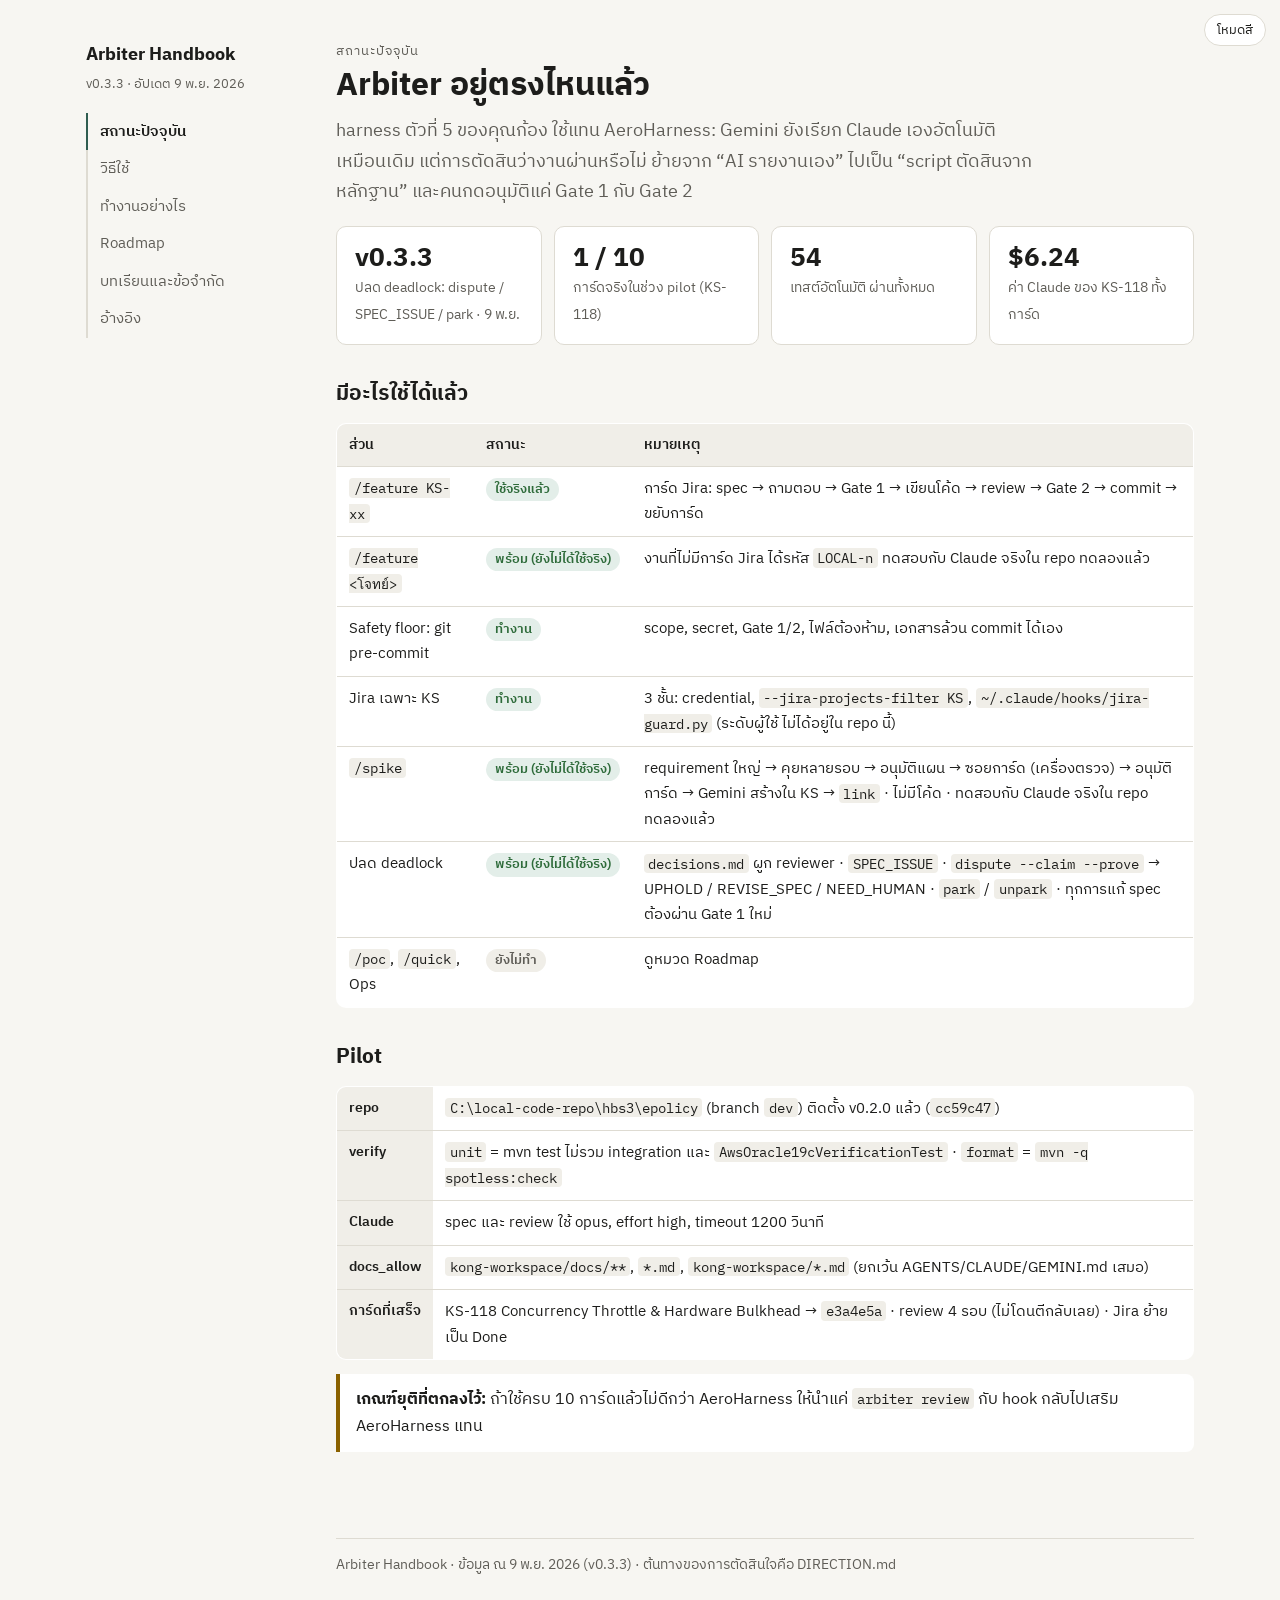
==== commit 3f510e2b: "feat: Arbiter v0.3.3 - deadlock escape: decisions, SPEC_ISSUE, dispute, park KS-160 looped 3 review " ====
--- a/docs/index.html
+++ b/docs/index.html
@@ -114,7 +114,7 @@
 <div class="wrap">
 <nav class="toc" aria-label="หมวด">
   <div class="brand">Arbiter Handbook</div>
-  <div class="ver">v0.3.2 · อัปเดต 9 พ.ย. 2026</div>
+  <div class="ver">v0.3.3 · อัปเดต 9 พ.ย. 2026</div>
   <a href="#now">สถานะปัจจุบัน</a>
   <a href="#use">วิธีใช้</a>
   <a href="#how">ทำงานอย่างไร</a>
@@ -131,9 +131,9 @@
   <p class="lede">harness ตัวที่ 5 ของคุณก้อง ใช้แทน AeroHarness: Gemini ยังเรียก Claude เองอัตโนมัติเหมือนเดิม แต่การตัดสินว่างานผ่านหรือไม่ ย้ายจาก “AI รายงานเอง” ไปเป็น “script ตัดสินจากหลักฐาน” และคนกดอนุมัติแค่ Gate 1 กับ Gate 2</p>
 
   <div class="grid g4" style="margin-top:18px">
-    <div class="card stat"><b>v0.3.2</b><span>การ์ดเอกสาร + ขึ้นบอร์ดเอง · 9 พ.ย.</span></div>
+    <div class="card stat"><b>v0.3.3</b><span>ปลด deadlock: dispute / SPEC_ISSUE / park · 9 พ.ย.</span></div>
     <div class="card stat"><b>1 / 10</b><span>การ์ดจริงในช่วง pilot (KS-118)</span></div>
-    <div class="card stat"><b>47</b><span>เทสต์อัตโนมัติ ผ่านทั้งหมด</span></div>
+    <div class="card stat"><b>54</b><span>เทสต์อัตโนมัติ ผ่านทั้งหมด</span></div>
     <div class="card stat"><b>$6.24</b><span>ค่า Claude ของ KS-118 ทั้งการ์ด</span></div>
   </div>
 
@@ -145,6 +145,7 @@
     <tr><td>Safety floor: git pre-commit</td><td><span class="pill p-done">ทำงาน</span></td><td>scope, secret, Gate 1/2, ไฟล์ต้องห้าม, เอกสารล้วน commit ได้เอง</td></tr>
     <tr><td>Jira เฉพาะ KS</td><td><span class="pill p-done">ทำงาน</span></td><td>3 ชั้น: credential, <code>--jira-projects-filter KS</code>, <code>~/.claude/hooks/jira-guard.py</code> (ระดับผู้ใช้ ไม่ได้อยู่ใน repo นี้)</td></tr>
     <tr><td><code>/spike</code></td><td><span class="pill p-done">พร้อม (ยังไม่ได้ใช้จริง)</span></td><td>requirement ใหญ่ → คุยหลายรอบ → อนุมัติแผน → ซอยการ์ด (เครื่องตรวจ) → อนุมัติการ์ด → Gemini สร้างใน KS → <code>link</code> · ไม่มีโค้ด · ทดสอบกับ Claude จริงใน repo ทดลองแล้ว</td></tr>
+    <tr><td>ปลด deadlock</td><td><span class="pill p-done">พร้อม (ยังไม่ได้ใช้จริง)</span></td><td><code>decisions.md</code> ผูก reviewer · <code>SPEC_ISSUE</code> · <code>dispute --claim --prove</code> → UPHOLD / REVISE_SPEC / NEED_HUMAN · <code>park</code> / <code>unpark</code> · ทุกการแก้ spec ต้องผ่าน Gate 1 ใหม่</td></tr>
     <tr><td><code>/poc</code>, <code>/quick</code>, Ops</td><td><span class="pill p-todo">ยังไม่ทำ</span></td><td>ดูหมวด Roadmap</td></tr>
   </table></div>
 
@@ -331,6 +332,7 @@
     <tr><td>v0.3.0</td><td>9 พ.ย.</td><td><code>/spike</code> (แผน → การ์ด → link), ตรวจ cards.json ด้วยกฎ, แปลง .docx/.xlsx, <code>spike.read_dirs</code>, /feature อ่านแผนของ spike เอง, แยก <code>arbiter_claude.py</code>, 41 เทสต์</td></tr>
     <tr><td>v0.3.1</td><td>9 พ.ย.</td><td>spike: Story / Epic / Release ไม่บังคับ (Claude แนะนำ คุณตัดสิน) หน้าการ์ดแจ้งเมื่อไม่มี Story</td></tr>
     <tr><td>v0.3.2</td><td>9 พ.ย.</td><td>ไฟล์ที่การ์ดระบุใน <code>scope_allow</code> นับเป็นงานของการ์ดแม้อยู่ใน <code>docs_allow</code> (KS-160) · review ที่ไม่มีไฟล์เปลี่ยนเป็น BLOCKED ไม่ใช่ FAIL · arbiter ดึงการ์ด KS ขึ้นบอร์ดเองตอน <code>spike link</code> และ <code>spec KS-xx</code> (<code>bin/arbiter_board.py</code>) · 47 เทสต์</td></tr>
+    <tr><td>v0.3.3</td><td>9 พ.ย.</td><td>ปลด deadlock (KS-160): คำตัดสินของผู้ใช้ลง <code>decisions.md</code> และผูก reviewer · reviewer ตอบ <code>SPEC_ISSUE</code> ได้ (ไม่นับเป็นรอบตีกลับ) · <code>arbiter dispute</code> Builder แย้งด้วยคำสั่งพิสูจน์ที่ arbiter รันเอง แล้ว Architect ชี้ขาด UPHOLD / REVISE_SPEC / NEED_HUMAN (สูงสุด 2 ครั้ง) · <code>park</code> / <code>unpark</code> · หน้า ESCALATE มี 3 ทางออก · spec ใหม่รีเซ็ตงบรอบ · model: ร่าง spec ด้วย opus · high เสมอ ขั้นรีวิว/dispute ใช้ที่การ์ดจาก spike แนะนำ โดยแจ้งในหน้า Gate 1 ถ้าคุณก้องไม่ทักในคำอนุมัติก็ใช้ตามนั้น (ทักได้ เช่น "อนุมัติ Gate 1 ใช้ opus high") สั่งเองตอนเริ่มการ์ดได้ด้วย <code>spec --model --effort</code> · บันทึก model ใน sessions.jsonl · workflow ห้ามเลี่ยงเครื่องตรวจและห้ามแต่งข้อมูล · 54 เทสต์</td></tr>
   </table></div>
 
   <h2>บทเรียนจาก KS-118 (การ์ดจริงใบแรก)</h2>
@@ -413,7 +415,8 @@
     <tr><td><code>docs_allow</code></td><td><code>[]</code></td><td>glob ของเอกสารที่ commit ได้โดยไม่มีการ์ด (ไฟล์ที่การ์ดระบุใน <code>scope_allow</code> ยังเป็นงานของการ์ด)</td></tr>
     <tr><td><code>verify</code></td><td>-</td><td><code>[{name, cmd}]</code> เทสต์ชุดหลักของโปรเจกต์</td></tr>
     <tr><td><code>verify_timeout_sec</code></td><td>3600</td><td></td></tr>
-    <tr><td><code>max_rejections</code> / <code>max_gate_runs</code></td><td>2 / 6</td><td>เกินแล้ว ESCALATE</td></tr>
+    <tr><td><code>max_rejections</code> / <code>max_gate_runs</code></td><td>2 / 6</td><td>เกินแล้ว ESCALATE (อนุมัติ spec ใหม่แล้วนับใหม่)</td></tr>
+    <tr><td><code>max_disputes</code></td><td>2</td><td>จำนวน <code>dispute</code> ต่อการ์ด เกินแล้ว ESCALATE</td></tr>
     <tr><td><code>claude.*</code></td><td>opus, high, 1200, require_jira true</td><td><code>spec_model</code>, <code>review_model</code>, <code>effort</code>, <code>timeout_sec</code>, <code>require_jira</code></td></tr>
     <tr><td><code>spike.*</code></td><td>opus, high, 8, 6, 15</td><td><code>model</code>, <code>effort</code>, <code>repos</code> {ชื่อ: path} ที่การ์ดเลือกได้, <code>read_dirs</code> repo อื่นที่ Claude อ่าน, <code>max_points</code>, <code>max_rounds_resume</code> (เกินแล้วเริ่ม session ใหม่จากไฟล์), <code>budget_usd</code> (เตือน)</td></tr>
     <tr><td><code>jira_board_id</code></td><td>5335</td><td>บอร์ดที่ arbiter ดึงการ์ด KS ขึ้นไป (ส่งได้เฉพาะ KS-n) credential จาก env <code>JIRA_*</code> หรือ Jira MCP ใน <code>~/.claude.json</code> ถ้าไม่สำเร็จจะบอกให้ลากเอง ไม่บล็อกงาน</td></tr>
@@ -434,7 +437,7 @@
   <p>ตรวจย้อนหลังสิ่งที่ Gemini ทำ: <code>~/.gemini/antigravity/brain/&lt;id&gt;/.system_generated/logs/transcript_full.jsonl</code></p>
 </section>
 
-<footer>Arbiter Handbook · ข้อมูล ณ 9 พ.ย. 2026 (v0.3.2) · ต้นทางของการตัดสินใจคือ DIRECTION.md</footer>
+<footer>Arbiter Handbook · ข้อมูล ณ 9 พ.ย. 2026 (v0.3.3) · ต้นทางของการตัดสินใจคือ DIRECTION.md</footer>
 </main>
 </div>
 <script>
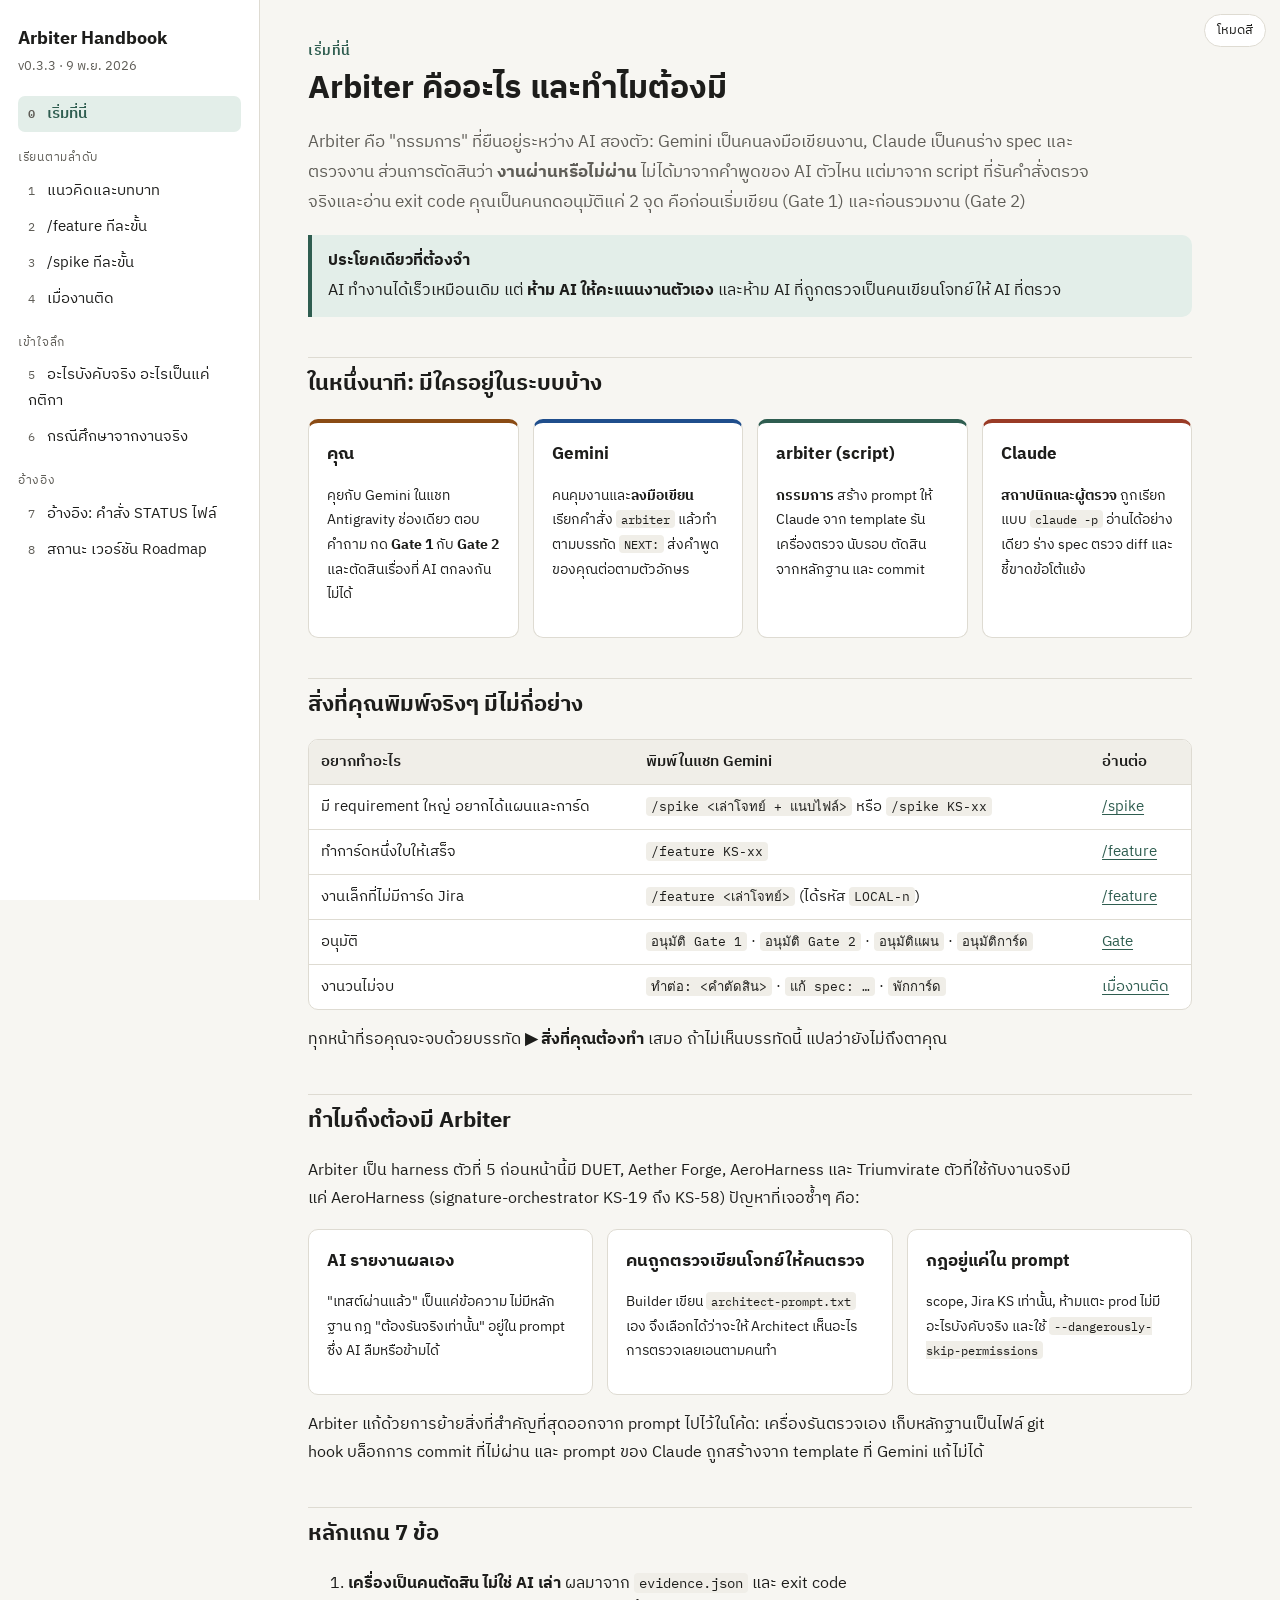
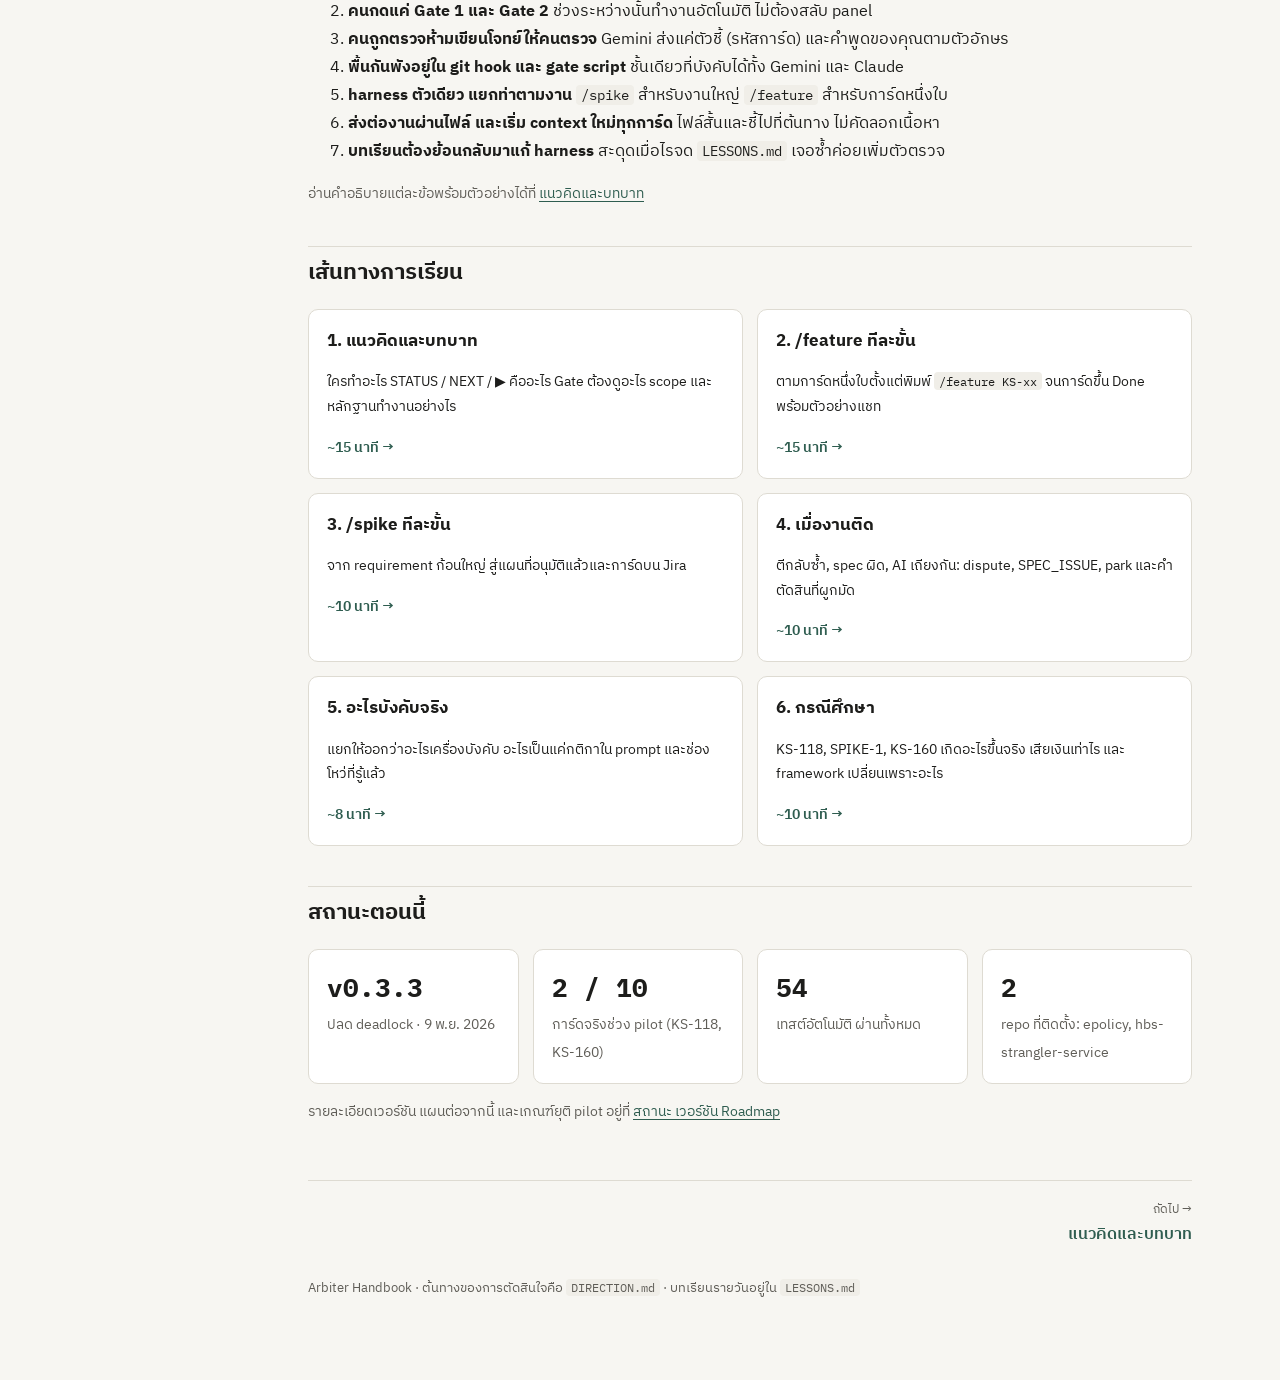
==== commit bba3953a: "docs: rewrite handbook as a multi-page teaching guide docs/ is now a 9-page static handbook for peop" ====
--- a/docs/index.html
+++ b/docs/index.html
@@ -7,463 +7,94 @@
 <link rel="preconnect" href="https://fonts.googleapis.com">
 <link rel="preconnect" href="https://fonts.gstatic.com" crossorigin>
 <link href="https://fonts.googleapis.com/css2?family=IBM+Plex+Sans+Thai:wght@400;500;600;700&family=IBM+Plex+Mono:wght@400;500&display=swap" rel="stylesheet">
-<style>
-:root {
-  --bg: #f7f6f2; --surface: #ffffff; --surface-2: #f0eee8; --text: #1d1d1b; --muted: #5f5d57;
-  --line: #dedbd2; --accent: #2f5d50; --accent-soft: #e3eee9;
-  --human: #8a4b14; --human-soft: #f6e8da; --gemini: #1f4e8c; --gemini-soft: #e2ebf7;
-  --claude: #9a3b26; --claude-soft: #f7e3dc; --machine: #2f5d50; --machine-soft: #e3eee9;
-  --ok: #2e6b3a; --warn: #8a6100; --bad: #a12f2f;
-  --mono: "IBM Plex Mono", ui-monospace, Consolas, monospace;
-}
-@media (prefers-color-scheme: dark) {
-  :root:not([data-theme="light"]) {
-    --bg: #161614; --surface: #1f1f1c; --surface-2: #2a2a26; --text: #ecebe6; --muted: #a9a79f;
-    --line: #3a3934; --accent: #8cc4b0; --accent-soft: #23352f;
-    --human: #e3a76f; --human-soft: #3a2a1b; --gemini: #8db4ea; --gemini-soft: #1d2a3d;
-    --claude: #eb9a83; --claude-soft: #3b231d; --machine: #8cc4b0; --machine-soft: #23352f;
-    --ok: #8fd19e; --warn: #e5c06a; --bad: #f09a9a;
-  }
-}
-:root[data-theme="dark"] {
-  --bg: #161614; --surface: #1f1f1c; --surface-2: #2a2a26; --text: #ecebe6; --muted: #a9a79f;
-  --line: #3a3934; --accent: #8cc4b0; --accent-soft: #23352f;
-  --human: #e3a76f; --human-soft: #3a2a1b; --gemini: #8db4ea; --gemini-soft: #1d2a3d;
-  --claude: #eb9a83; --claude-soft: #3b231d; --machine: #8cc4b0; --machine-soft: #23352f;
-  --ok: #8fd19e; --warn: #e5c06a; --bad: #f09a9a;
-}
-* { box-sizing: border-box; }
-body { margin: 0; background: var(--bg); color: var(--text); font: 16px/1.7 "IBM Plex Sans Thai", system-ui, sans-serif; }
-code, pre { font-family: var(--mono); font-size: .9em; }
-code { background: var(--surface-2); padding: .05em .35em; border-radius: 4px; overflow-wrap: anywhere; }
-pre { background: var(--surface-2); padding: 14px 16px; border-radius: 8px; overflow-x: auto; line-height: 1.55; margin: 12px 0; }
-pre code { background: none; padding: 0; }
-a { color: var(--accent); }
-.wrap { max-width: 1140px; margin: 0 auto; padding: 0 16px; display: grid; grid-template-columns: 210px minmax(0, 1fr); gap: 40px; }
-nav.toc { position: sticky; top: 0; align-self: start; padding-top: 40px; font-size: 15px; }
-nav.toc .brand { font-weight: 700; font-size: 18px; margin-bottom: 2px; }
-nav.toc .ver { color: var(--muted); font-size: 13px; margin-bottom: 18px; }
-nav.toc a { display: block; color: var(--muted); text-decoration: none; padding: 6px 0 6px 12px; border-left: 2px solid var(--line); }
-nav.toc a:hover { color: var(--text); }
-nav.toc a.on { color: var(--text); border-left-color: var(--accent); font-weight: 600; }
-main { padding: 40px 0 80px; min-width: 0; }
-.js section.page { display: none; }
-.js section.page.on { display: block; }
-section.page { padding-bottom: 32px; }
-.eyebrow { font-size: 13px; letter-spacing: .08em; text-transform: uppercase; color: var(--muted); }
-h1 { font-size: 32px; line-height: 1.25; margin: 4px 0 10px; }
-.lede { font-size: 18px; color: var(--muted); margin: 0 0 8px; max-width: 64ch; }
-h2 { font-size: 21px; margin: 32px 0 10px; }
-h3 { font-size: 17px; margin: 22px 0 8px; }
-p { margin: 8px 0; }
-.card { background: var(--surface); border: 1px solid var(--line); border-radius: 10px; padding: 16px 18px; }
-.grid { display: grid; gap: 12px; }
-.g2 { grid-template-columns: repeat(2, minmax(0, 1fr)); }
-.g4 { grid-template-columns: repeat(4, minmax(0, 1fr)); }
-.stat b { display: block; font-size: 26px; line-height: 1.2; }
-.stat span { color: var(--muted); font-size: 14px; }
-table { width: 100%; border-collapse: collapse; background: var(--surface); border: 1px solid var(--line); border-radius: 10px; overflow: hidden; font-size: 15px; }
-th, td { text-align: left; padding: 9px 12px; border-bottom: 1px solid var(--line); vertical-align: top; }
-th { background: var(--surface-2); font-weight: 600; font-size: 14px; }
-tr:last-child td { border-bottom: none; }
-.tbl { overflow-x: auto; margin: 10px 0; }
-.role { display: inline-block; font-size: 12.5px; font-weight: 600; padding: 1px 9px; border-radius: 999px; white-space: nowrap; }
-.r-human { background: var(--human-soft); color: var(--human); }
-.r-gemini { background: var(--gemini-soft); color: var(--gemini); }
-.r-claude { background: var(--claude-soft); color: var(--claude); }
-.r-machine { background: var(--machine-soft); color: var(--machine); }
-.flow { list-style: none; padding: 0; margin: 12px 0; position: relative; }
-.flow::before { content: ""; position: absolute; left: 15px; top: 8px; bottom: 8px; width: 2px; background: var(--line); }
-.flow > li { position: relative; padding: 0 0 16px 46px; }
-.flow > li::before { content: ""; position: absolute; left: 9px; top: 7px; width: 14px; height: 14px; border-radius: 50%; background: var(--surface); border: 3px solid var(--accent); }
-.flow > li.gate::before { border-color: var(--human); background: var(--human); }
-.flow .step { font-weight: 600; }
-.flow .detail { color: var(--muted); font-size: 15px; }
-.st { font-family: var(--mono); font-size: 12.5px; font-weight: 500; padding: 1px 7px; border-radius: 5px; background: var(--surface-2); white-space: nowrap; }
-.st.ok { color: var(--ok); } .st.warn { color: var(--warn); } .st.bad { color: var(--bad); }
-.pill { display: inline-block; font-size: 12.5px; font-weight: 600; padding: 1px 9px; border-radius: 999px; white-space: nowrap; }
-.p-done { background: var(--machine-soft); color: var(--ok); }
-.p-part { background: var(--human-soft); color: var(--warn); }
-.p-todo { background: var(--surface-2); color: var(--muted); }
-.p-no { background: var(--claude-soft); color: var(--bad); }
-.callout { border-left: 4px solid var(--warn); background: var(--surface); padding: 12px 16px; border-radius: 0 8px 8px 0; margin: 14px 0; }
-.callout.good { border-left-color: var(--ok); }
-.lanes { display: grid; grid-template-columns: repeat(3, minmax(0, 1fr)); gap: 12px; }
-.lane h3 { margin: 0 0 8px; }
-.lane ul { margin: 0; padding-left: 18px; }
-.lane li { margin: 6px 0; }
-.lane .why { color: var(--muted); font-size: 14px; display: block; }
-.say { background: var(--human-soft); color: var(--text); border-radius: 8px; padding: 10px 14px; margin: 8px 0; font-family: var(--mono); font-size: 14px; }
-.theme-btn { position: fixed; top: 14px; right: 14px; border: 1px solid var(--line); background: var(--surface); color: var(--text); border-radius: 999px; padding: 4px 12px; font: inherit; font-size: 13px; cursor: pointer; z-index: 2; }
-footer { color: var(--muted); font-size: 14px; border-top: 1px solid var(--line); margin-top: 40px; padding-top: 14px; }
-@media (max-width: 900px) {
-  .wrap { grid-template-columns: minmax(0, 1fr); gap: 0; }
-  nav.toc { position: static; padding-top: 52px; display: flex; flex-wrap: wrap; gap: 6px; }
-  nav.toc .brand, nav.toc .ver { width: 100%; margin: 0; }
-  nav.toc a { border: 1px solid var(--line); border-radius: 999px; padding: 3px 12px; font-size: 14px; }
-  nav.toc a.on { border-color: var(--accent); }
-  main { padding-top: 20px; }
-  .g4 { grid-template-columns: repeat(2, minmax(0, 1fr)); }
-  .g2, .lanes { grid-template-columns: minmax(0, 1fr); }
-  h1 { font-size: 26px; }
-}
-</style>
+<link rel="stylesheet" href="assets/style.css">
 </head>
 <body>
 <button class="theme-btn" id="themeBtn" type="button">โหมดสี</button>
 <div class="wrap">
-<nav class="toc" aria-label="หมวด">
+<nav class="toc" aria-label="สารบัญ">
   <div class="brand">Arbiter Handbook</div>
-  <div class="ver">v0.3.3 · อัปเดต 9 พ.ย. 2026</div>
-  <a href="#now">สถานะปัจจุบัน</a>
-  <a href="#use">วิธีใช้</a>
-  <a href="#how">ทำงานอย่างไร</a>
-  <a href="#roadmap">Roadmap</a>
-  <a href="#lessons">บทเรียนและข้อจำกัด</a>
-  <a href="#ref">อ้างอิง</a>
+  <div class="ver">v0.3.3 · 9 พ.ย. 2026</div>
+  <div class="links"><a href="index.html">เริ่มที่นี่</a><a href="concepts.html">แนวคิดและบทบาท</a><a href="feature.html">/feature</a><a href="spike.html">/spike</a><a href="stuck.html">เมื่องานติด</a><a href="safety.html">อะไรบังคับจริง</a><a href="cases.html">กรณีศึกษา</a><a href="reference.html">อ้างอิง</a><a href="roadmap.html">Roadmap</a></div>
 </nav>
 <main>
 
-<!-- ============================================================ NOW -->
-<section class="page" id="now">
-  <div class="eyebrow">สถานะปัจจุบัน</div>
-  <h1>Arbiter อยู่ตรงไหนแล้ว</h1>
-  <p class="lede">harness ตัวที่ 5 ของคุณก้อง ใช้แทน AeroHarness: Gemini ยังเรียก Claude เองอัตโนมัติเหมือนเดิม แต่การตัดสินว่างานผ่านหรือไม่ ย้ายจาก “AI รายงานเอง” ไปเป็น “script ตัดสินจากหลักฐาน” และคนกดอนุมัติแค่ Gate 1 กับ Gate 2</p>
+<div class="eyebrow">เริ่มที่นี่</div>
+<h1>Arbiter คืออะไร และทำไมต้องมี</h1>
+<p class="lede">Arbiter คือ "กรรมการ" ที่ยืนอยู่ระหว่าง AI สองตัว: Gemini เป็นคนลงมือเขียนงาน, Claude เป็นคนร่าง spec และตรวจงาน
+ส่วนการตัดสินว่า <b>งานผ่านหรือไม่ผ่าน</b> ไม่ได้มาจากคำพูดของ AI ตัวไหน แต่มาจาก script ที่รันคำสั่งตรวจจริงและอ่าน exit code
+คุณเป็นคนกดอนุมัติแค่ 2 จุด คือก่อนเริ่มเขียน (Gate 1) และก่อนรวมงาน (Gate 2)</p>
 
-  <div class="grid g4" style="margin-top:18px">
-    <div class="card stat"><b>v0.3.3</b><span>ปลด deadlock: dispute / SPEC_ISSUE / park · 9 พ.ย.</span></div>
-    <div class="card stat"><b>1 / 10</b><span>การ์ดจริงในช่วง pilot (KS-118)</span></div>
-    <div class="card stat"><b>54</b><span>เทสต์อัตโนมัติ ผ่านทั้งหมด</span></div>
-    <div class="card stat"><b>$6.24</b><span>ค่า Claude ของ KS-118 ทั้งการ์ด</span></div>
-  </div>
+<div class="callout">
+  <span class="t">ประโยคเดียวที่ต้องจำ</span>
+  AI ทำงานได้เร็วเหมือนเดิม แต่ <b>ห้าม AI ให้คะแนนงานตัวเอง</b> และห้าม AI ที่ถูกตรวจเป็นคนเขียนโจทย์ให้ AI ที่ตรวจ
+</div>
 
-  <h2>มีอะไรใช้ได้แล้ว</h2>
-  <div class="tbl"><table>
-    <tr><th>ส่วน</th><th>สถานะ</th><th>หมายเหตุ</th></tr>
-    <tr><td><code>/feature KS-xx</code></td><td><span class="pill p-done">ใช้จริงแล้ว</span></td><td>การ์ด Jira: spec → ถามตอบ → Gate 1 → เขียนโค้ด → review → Gate 2 → commit → ขยับการ์ด</td></tr>
-    <tr><td><code>/feature &lt;โจทย์&gt;</code></td><td><span class="pill p-done">พร้อม (ยังไม่ได้ใช้จริง)</span></td><td>งานที่ไม่มีการ์ด Jira ได้รหัส <code>LOCAL-n</code> ทดสอบกับ Claude จริงใน repo ทดลองแล้ว</td></tr>
-    <tr><td>Safety floor: git pre-commit</td><td><span class="pill p-done">ทำงาน</span></td><td>scope, secret, Gate 1/2, ไฟล์ต้องห้าม, เอกสารล้วน commit ได้เอง</td></tr>
-    <tr><td>Jira เฉพาะ KS</td><td><span class="pill p-done">ทำงาน</span></td><td>3 ชั้น: credential, <code>--jira-projects-filter KS</code>, <code>~/.claude/hooks/jira-guard.py</code> (ระดับผู้ใช้ ไม่ได้อยู่ใน repo นี้)</td></tr>
-    <tr><td><code>/spike</code></td><td><span class="pill p-done">พร้อม (ยังไม่ได้ใช้จริง)</span></td><td>requirement ใหญ่ → คุยหลายรอบ → อนุมัติแผน → ซอยการ์ด (เครื่องตรวจ) → อนุมัติการ์ด → Gemini สร้างใน KS → <code>link</code> · ไม่มีโค้ด · ทดสอบกับ Claude จริงใน repo ทดลองแล้ว</td></tr>
-    <tr><td>ปลด deadlock</td><td><span class="pill p-done">พร้อม (ยังไม่ได้ใช้จริง)</span></td><td><code>decisions.md</code> ผูก reviewer · <code>SPEC_ISSUE</code> · <code>dispute --claim --prove</code> → UPHOLD / REVISE_SPEC / NEED_HUMAN · <code>park</code> / <code>unpark</code> · ทุกการแก้ spec ต้องผ่าน Gate 1 ใหม่</td></tr>
-    <tr><td><code>/poc</code>, <code>/quick</code>, Ops</td><td><span class="pill p-todo">ยังไม่ทำ</span></td><td>ดูหมวด Roadmap</td></tr>
-  </table></div>
+<h2>ในหนึ่งนาที: มีใครอยู่ในระบบบ้าง</h2>
+<div class="grid g4">
+  <div class="card human"><h3>คุณ</h3><p class="small">คุยกับ Gemini ในแชท Antigravity ช่องเดียว ตอบคำถาม กด <b>Gate 1</b> กับ <b>Gate 2</b> และตัดสินเรื่องที่ AI ตกลงกันไม่ได้</p></div>
+  <div class="card gemini"><h3>Gemini</h3><p class="small">คนคุมงานและ<b>ลงมือเขียน</b> เรียกคำสั่ง <code>arbiter</code> แล้วทำตามบรรทัด <code>NEXT:</code> ส่งคำพูดของคุณต่อตามตัวอักษร</p></div>
+  <div class="card machine"><h3>arbiter (script)</h3><p class="small"><b>กรรมการ</b> สร้าง prompt ให้ Claude จาก template รันเครื่องตรวจ นับรอบ ตัดสินจากหลักฐาน และ commit</p></div>
+  <div class="card claude"><h3>Claude</h3><p class="small"><b>สถาปนิกและผู้ตรวจ</b> ถูกเรียกแบบ <code>claude -p</code> อ่านได้อย่างเดียว ร่าง spec ตรวจ diff และชี้ขาดข้อโต้แย้ง</p></div>
+</div>
 
-  <h2>Pilot</h2>
-  <div class="tbl"><table>
-    <tr><th>repo</th><td><code>C:\local-code-repo\hbs3\epolicy</code> (branch <code>dev</code>) ติดตั้ง v0.2.0 แล้ว (<code>cc59c47</code>)</td></tr>
-    <tr><th>verify</th><td><code>unit</code> = mvn test ไม่รวม integration และ <code>AwsOracle19cVerificationTest</code> · <code>format</code> = <code>mvn -q spotless:check</code></td></tr>
-    <tr><th>Claude</th><td>spec และ review ใช้ opus, effort high, timeout 1200 วินาที</td></tr>
-    <tr><th>docs_allow</th><td><code>kong-workspace/docs/**</code>, <code>*.md</code>, <code>kong-workspace/*.md</code> (ยกเว้น AGENTS/CLAUDE/GEMINI.md เสมอ)</td></tr>
-    <tr><th>การ์ดที่เสร็จ</th><td>KS-118 Concurrency Throttle &amp; Hardware Bulkhead → <code>e3a4e5a</code> · review 4 รอบ (ไม่โดนตีกลับเลย) · Jira ย้ายเป็น Done</td></tr>
-  </table></div>
+<h2>สิ่งที่คุณพิมพ์จริงๆ มีไม่กี่อย่าง</h2>
+<div class="tbl"><table>
+  <tr><th>อยากทำอะไร</th><th>พิมพ์ในแชท Gemini</th><th>อ่านต่อ</th></tr>
+  <tr><td>มี requirement ใหญ่ อยากได้แผนและการ์ด</td><td><code>/spike &lt;เล่าโจทย์ + แนบไฟล์&gt;</code> หรือ <code>/spike KS-xx</code></td><td><a href="spike.html">/spike</a></td></tr>
+  <tr><td>ทำการ์ดหนึ่งใบให้เสร็จ</td><td><code>/feature KS-xx</code></td><td><a href="feature.html">/feature</a></td></tr>
+  <tr><td>งานเล็กที่ไม่มีการ์ด Jira</td><td><code>/feature &lt;เล่าโจทย์&gt;</code> (ได้รหัส <code>LOCAL-n</code>)</td><td><a href="feature.html#local">/feature</a></td></tr>
+  <tr><td>อนุมัติ</td><td><code>อนุมัติ Gate 1</code> · <code>อนุมัติ Gate 2</code> · <code>อนุมัติแผน</code> · <code>อนุมัติการ์ด</code></td><td><a href="concepts.html#gates">Gate</a></td></tr>
+  <tr><td>งานวนไม่จบ</td><td><code>ทำต่อ: &lt;คำตัดสิน&gt;</code> · <code>แก้ spec: …</code> · <code>พักการ์ด</code></td><td><a href="stuck.html">เมื่องานติด</a></td></tr>
+</table></div>
+<p>ทุกหน้าที่รอคุณจะจบด้วยบรรทัด <b>▶ สิ่งที่คุณต้องทำ</b> เสมอ ถ้าไม่เห็นบรรทัดนี้ แปลว่ายังไม่ถึงตาคุณ</p>
 
-  <div class="callout">
-    <b>เกณฑ์ยุติที่ตกลงไว้:</b> ถ้าใช้ครบ 10 การ์ดแล้วไม่ดีกว่า AeroHarness ให้นำแค่ <code>arbiter review</code> กับ hook กลับไปเสริม AeroHarness แทน
-  </div>
-</section>
+<h2>ทำไมถึงต้องมี Arbiter</h2>
+<p>Arbiter เป็น harness ตัวที่ 5 ก่อนหน้านี้มี DUET, Aether Forge, AeroHarness และ Triumvirate ตัวที่ใช้กับงานจริงมีแค่ AeroHarness
+(signature-orchestrator KS-19 ถึง KS-58) ปัญหาที่เจอซ้ำๆ คือ:</p>
+<div class="grid g3">
+  <div class="card"><h3>AI รายงานผลเอง</h3><p class="small">"เทสต์ผ่านแล้ว" เป็นแค่ข้อความ ไม่มีหลักฐาน กฎ "ต้องรันจริงเท่านั้น" อยู่ใน prompt ซึ่ง AI ลืมหรือข้ามได้</p></div>
+  <div class="card"><h3>คนถูกตรวจเขียนโจทย์ให้คนตรวจ</h3><p class="small">Builder เขียน <code>architect-prompt.txt</code> เอง จึงเลือกได้ว่าจะให้ Architect เห็นอะไร การตรวจเลยเอนตามคนทำ</p></div>
+  <div class="card"><h3>กฎอยู่แค่ใน prompt</h3><p class="small">scope, Jira KS เท่านั้น, ห้ามแตะ prod ไม่มีอะไรบังคับจริง และใช้ <code>--dangerously-skip-permissions</code></p></div>
+</div>
+<p>Arbiter แก้ด้วยการย้ายสิ่งที่สำคัญที่สุดออกจาก prompt ไปไว้ในโค้ด: เครื่องรันตรวจเอง เก็บหลักฐานเป็นไฟล์ git hook บล็อกการ commit ที่ไม่ผ่าน
+และ prompt ของ Claude ถูกสร้างจาก template ที่ Gemini แก้ไม่ได้</p>
 
-<!-- ============================================================ USE -->
-<section class="page" id="use">
-  <div class="eyebrow">วิธีใช้</div>
-  <h1>ใช้งานประจำวัน</h1>
-  <p class="lede">คุณคุยกับ Gemini ในช่องแชทของ Antigravity อย่างเดียว ไม่ต้องสลับ panel ไม่ต้องจำคำสั่ง ทุกหน้าที่รอคุณจะจบด้วยบรรทัด <b>▶ สิ่งที่คุณต้องทำ</b></p>
+<h2>หลักแกน 7 ข้อ</h2>
+<ol>
+  <li><b>เครื่องเป็นคนตัดสิน ไม่ใช่ AI เล่า</b> ผลมาจาก <code>evidence.json</code> และ exit code</li>
+  <li><b>คนกดแค่ Gate 1 และ Gate 2</b> ช่วงระหว่างนั้นทำงานอัตโนมัติ ไม่ต้องสลับ panel</li>
+  <li><b>คนถูกตรวจห้ามเขียนโจทย์ให้คนตรวจ</b> Gemini ส่งแค่ตัวชี้ (รหัสการ์ด) และคำพูดของคุณตามตัวอักษร</li>
+  <li><b>พื้นกันพังอยู่ใน git hook และ gate script</b> ชั้นเดียวที่บังคับได้ทั้ง Gemini และ Claude</li>
+  <li><b>harness ตัวเดียว แยกท่าตามงาน</b> <code>/spike</code> สำหรับงานใหญ่ <code>/feature</code> สำหรับการ์ดหนึ่งใบ</li>
+  <li><b>ส่งต่องานผ่านไฟล์ และเริ่ม context ใหม่ทุกการ์ด</b> ไฟล์สั้นและชี้ไปที่ต้นทาง ไม่คัดลอกเนื้อหา</li>
+  <li><b>บทเรียนต้องย้อนกลับมาแก้ harness</b> สะดุดเมื่อไรจด <code>LESSONS.md</code> เจอซ้ำค่อยเพิ่มตัวตรวจ</li>
+</ol>
+<p class="muted small">อ่านคำอธิบายแต่ละข้อพร้อมตัวอย่างได้ที่ <a href="concepts.html">แนวคิดและบทบาท</a></p>
 
-  <h2>เริ่มงาน</h2>
-  <div class="tbl"><table>
-    <tr><th>งาน</th><th>พิมพ์</th><th>ผล</th></tr>
-    <tr><td>การ์ด Jira</td><td><code>/feature KS-123</code></td><td>Claude อ่านการ์ดจาก Jira เอง (ถ้าอ่านไม่ได้จะหยุด ไม่เดา)</td></tr>
-    <tr><td>งานในเครื่อง ไม่มีการ์ด</td><td><code>/feature เพิ่ม endpoint ตรวจสถานะคิว</code></td><td>ได้รหัส <code>LOCAL-1</code>, <code>LOCAL-2</code>, … โจทย์คือข้อความของคุณตามตัวอักษร</td></tr>
-    <tr><td>ทำการ์ดเดิมต่อ</td><td><code>/feature KS-123</code> หรือ <code>/feature LOCAL-1</code></td><td>Gemini ดูสถานะแล้วทำต่อจากขั้นที่ค้าง</td></tr>
-  </table></div>
-  <p>เปิดแชท Gemini ใหม่ทุกครั้งที่อัปเดต arbiter เพื่อให้โหลด workflow ฉบับล่าสุด</p>
+<h2>เส้นทางการเรียน</h2>
+<div class="grid g2">
+  <a class="card link" href="concepts.html"><h3>1. แนวคิดและบทบาท</h3><p class="small">ใครทำอะไร STATUS / NEXT / ▶ คืออะไร Gate ต้องดูอะไร scope และหลักฐานทำงานอย่างไร</p><span class="go">~15 นาที →</span></a>
+  <a class="card link" href="feature.html"><h3>2. /feature ทีละขั้น</h3><p class="small">ตามการ์ดหนึ่งใบตั้งแต่พิมพ์ <code>/feature KS-xx</code> จนการ์ดขึ้น Done พร้อมตัวอย่างแชท</p><span class="go">~15 นาที →</span></a>
+  <a class="card link" href="spike.html"><h3>3. /spike ทีละขั้น</h3><p class="small">จาก requirement ก้อนใหญ่ สู่แผนที่อนุมัติแล้วและการ์ดบน Jira</p><span class="go">~10 นาที →</span></a>
+  <a class="card link" href="stuck.html"><h3>4. เมื่องานติด</h3><p class="small">ตีกลับซ้ำ, spec ผิด, AI เถียงกัน: dispute, SPEC_ISSUE, park และคำตัดสินที่ผูกมัด</p><span class="go">~10 นาที →</span></a>
+  <a class="card link" href="safety.html"><h3>5. อะไรบังคับจริง</h3><p class="small">แยกให้ออกว่าอะไรเครื่องบังคับ อะไรเป็นแค่กติกาใน prompt และช่องโหว่ที่รู้แล้ว</p><span class="go">~8 นาที →</span></a>
+  <a class="card link" href="cases.html"><h3>6. กรณีศึกษา</h3><p class="small">KS-118, SPIKE-1, KS-160 เกิดอะไรขึ้นจริง เสียเงินเท่าไร และ framework เปลี่ยนเพราะอะไร</p><span class="go">~10 นาที →</span></a>
+</div>
 
-  <h2>คุณต้องพิมพ์อะไร ที่จุดไหน</h2>
-  <div class="tbl"><table>
-    <tr><th>เมื่อเห็น</th><th>คุณพิมพ์</th></tr>
-    <tr><td><span class="st">NEEDS_ANSWERS</span> คำถาม 0–5 ข้อ</td><td>คำตอบ (ข้อที่ไม่ตอบจะใช้ค่า <code>[default]</code>)</td></tr>
-    <tr><td><span class="st">READY_FOR_GATE1</span> spec</td><td><span class="say">อนุมัติ Gate 1</span> หรือสิ่งที่อยากให้แก้ใน spec</td></tr>
-    <tr><td><span class="st ok">READY_FOR_GATE2</span> หน้าผลตรวจ</td><td><span class="say">อนุมัติ Gate 2</span> หรือสิ่งที่ต้องแก้</td></tr>
-    <tr><td><span class="st warn">STALE</span> มีไฟล์เปลี่ยนหลัง review</td><td>ดูรายชื่อไฟล์ ถ้าแก้ได้พิมพ์ <span class="say">review ใหม่</span></td></tr>
-    <tr><td><span class="st warn">ESCALATE</span> โดนตีกลับครบรอบ</td><td>ตัดสินว่าจะ <span class="say">ทำต่อ + แนวทาง</span> หรือหยุด</td></tr>
-    <tr><td><span class="st bad">ERROR</span> / <span class="st bad">BLOCKED</span></td><td>อ่านเหตุผล ถ้าไม่แน่ใจ ถาม Claude Code (อย่าให้ Gemini เดา)</td></tr>
-  </table></div>
+<h2>สถานะตอนนี้</h2>
+<div class="grid g4">
+  <div class="card stat"><b>v0.3.3</b><span>ปลด deadlock · 9 พ.ย. 2026</span></div>
+  <div class="card stat"><b>2 / 10</b><span>การ์ดจริงช่วง pilot (KS-118, KS-160)</span></div>
+  <div class="card stat"><b>54</b><span>เทสต์อัตโนมัติ ผ่านทั้งหมด</span></div>
+  <div class="card stat"><b>2</b><span>repo ที่ติดตั้ง: epolicy, hbs-strangler-service</span></div>
+</div>
+<p class="small muted">รายละเอียดเวอร์ชัน แผนต่อจากนี้ และเกณฑ์ยุติ pilot อยู่ที่ <a href="roadmap.html">สถานะ เวอร์ชัน Roadmap</a></p>
 
-  <h2>ภาษา</h2>
-  <p>spec, คำถาม และหน้า Gate 2 จะเป็นภาษาเดียวกับข้อความล่าสุดที่คุณพิมพ์ในการ์ดนั้น (โจทย์ LOCAL หรือคำตอบคำถาม) ถ้ายังไม่ได้พิมพ์อะไรใช้ภาษาไทย อยากคุยอังกฤษก็พิมพ์อังกฤษได้เลย</p>
-
-  <h2>เอกสาร</h2>
-  <p>ไฟล์ใน <code>docs_allow</code> commit เองได้โดยไม่ต้องมีการ์ดและไม่ต้องใช้ <code>--no-verify</code> ถ้าเอกสารเปลี่ยนระหว่างทำการ์ด arbiter จะไม่รวมเข้า commit ของการ์ด และบอกไว้ที่หน้า COMMITTED ให้ commit แยก</p>
-
-  <h2>สิ่งที่คุณทำเองเท่านั้น</h2>
-  <ul>
-    <li>commit <code>.arbiter/config.json</code> (ต้อง <code>--no-verify</code>) ถ้า config ในเครื่องไม่ตรงกับที่ commit arbiter จะหยุดทำงาน</li>
-    <li>แก้ <code>AGENTS.md</code> / <code>CLAUDE.md</code></li>
-    <li>deploy และงานบนระบบจริง</li>
-  </ul>
-
-  <h2>เมื่อไรควรเรียก Claude Code</h2>
-  <ul>
-    <li>หลังการ์ดจบ พิมพ์ <span class="say">retro KS-123</span> Claude Code จะอ่าน transcript ของ Gemini + โฟลเดอร์การ์ด แล้วจดลง <code>LESSONS.md</code></li>
-    <li>เจอ ERROR ที่ไม่เข้าใจ หรือ Gemini ทำแปลก</li>
-    <li>จะแก้ arbiter เอง (ต้องผ่าน Gate 1/2 เหมือนงานอื่น)</li>
-  </ul>
-
-  <h2>ติดตั้ง / อัปเดตในโปรเจกต์</h2>
-<pre><code>python C:\local-code-repo\arbiter-agent-harness\install.py --project &lt;repo&gt; ^
-  --verify "unit=&lt;คำสั่งเทสต์&gt;" --docs-allow "docs/**" --docs-allow "*.md" ^
-  --read-dir "C:\local-code-repo\hbs-legacy\hbs-web-core"   &lt;-- ไม่บังคับ: repo อื่นที่ /spike อ่านได้
-
-# แล้วคน commit เอง
-git add .arbiter/config.json .arbiter/.gitignore .agent/workflows/
-git commit --no-verify -m "chore: install arbiter 0.3.1"</code></pre>
-  <p>รันซ้ำได้ (idempotent): คง config เดิม เพิ่ม key ที่เวอร์ชันใหม่ต้องใช้ และเขียน workflow ใหม่ ถ้าย้ายโฟลเดอร์ arbiter ต้องรัน install ใหม่ทุกโปรเจกต์ เพราะ hook ชี้ path เต็ม</p>
-</section>
-
-<!-- ============================================================ HOW -->
-<section class="page" id="how">
-  <div class="eyebrow">ทำงานอย่างไร</div>
-  <h1>ใครทำอะไร และใครตัดสิน</h1>
-  <p class="lede">หลักแกน: คนที่ถูกตรวจห้ามเขียนโจทย์ให้คนตรวจ Gemini ส่งแค่รหัสการ์ดกับคำพูดของคุณตามตัวอักษร arbiter สร้าง prompt จาก template เอง Claude อ่านต้นทางเอง และผลผ่าน/ไม่ผ่านมาจาก script</p>
-
-  <div class="tbl"><table>
-    <tr><th>บทบาท</th><th>ทำ</th><th>ห้าม</th></tr>
-    <tr><td><span class="role r-human">คุณ</span></td><td>ตอบคำถาม, Gate 1, Gate 2, commit config</td><td>-</td></tr>
-    <tr><td><span class="role r-gemini">Gemini</span> (Antigravity)</td><td>รัน arbiter, เขียนโค้ดใน scope, แสดงข้อความตามตัวอักษร, ขยับ Jira หลัง commit</td><td>เขียน prompt ให้ Claude, แก้ <code>.arbiter/</code>, อ่านซอร์ส arbiter, commit โค้ดเอง, checkout/reset/stash ไฟล์</td></tr>
-    <tr><td><span class="role r-claude">Claude</span> (<code>claude -p</code>)</td><td>ร่าง spec + คำถาม, review diff</td><td>แก้ไฟล์ใดๆ (มีแค่ Read/Grep/Glob + Jira อ่านอย่างเดียว)</td></tr>
-    <tr><td><span class="role r-machine">arbiter</span> (script)</td><td>สร้าง prompt, รัน verify, ตรวจ scope, นับรอบ, ตัดสิน, commit</td><td>-</td></tr>
-  </table></div>
-
-  <h2>ลำดับงานของ /feature</h2>
-  <ol class="flow">
-    <li><div class="step"><span class="role r-gemini">Gemini</span> <code>arbiter spec KS-xx</code> หรือ <code>spec --local "..."</code></div>
-      <div class="detail">Claude อ่านการ์ด Jira (หรือ <code>intent.md</code>) + โค้ด แล้วตอบ spec + คำถาม · การ์ด KS ต้องมีหลักฐานว่าเรียก <code>jira_get_issue</code> ของการ์ดนั้นสำเร็จจริง ไม่งั้น ERROR</div></li>
-    <li><div class="step"><span class="role r-human">คุณ</span> ตอบคำถาม → <code>arbiter answer</code></div>
-      <div class="detail">Claude session เดิม (resume) ปรับ spec · การตอบหรือขอแก้จะยกเลิก Gate 1 เดิมเสมอ</div></li>
-    <li class="gate"><div class="step"><span class="role r-human">คุณ</span> Gate 1 → <code>arbiter approve</code></div>
-      <div class="detail">บันทึกข้อความอนุมัติ + sha256 ของ spec ถ้า spec ถูกแก้หลังนี้ ทุกขั้นถัดไปจะ BLOCKED</div></li>
-    <li><div class="step"><span class="role r-gemini">Gemini</span> เขียนโค้ดใน <code>scope_allow</code> → <code>arbiter review</code></div>
-      <div class="detail">เครื่องตรวจก่อน: scope → verify (config + spec) → tree-stable · ไม่ผ่านจะไม่เรียก Claude เลย · ผ่านแล้ว Claude อ่าน spec + diff + evidence ตัดสิน PASS/FAIL (FAIL ถ้ามี BLOCKER/MAJOR) · FAIL → Gemini แก้เอง · ตีกลับครบ 2 รอบ หรือ gate ครบ 6 รอบ → ESCALATE</div></li>
-    <li class="gate"><div class="step"><span class="role r-human">คุณ</span> Gate 2 → <code>arbiter commit</code></div>
-      <div class="detail">ตรวจซ้ำเอง: spec ตรง Gate 1, โค้ดตรงกับที่ review (ไม่นับเอกสารและ <code>.arbiter/</code>), scope, index ไม่มีไฟล์แอบ stage · commit พร้อม trailer <code>Arbiter-Card</code> / <code>Arbiter-Tree</code> / <code>Arbiter-Gate2</code></div></li>
-    <li><div class="step"><span class="role r-gemini">Gemini</span> ขยับการ์ดบน Jira</div>
-      <div class="detail">Story → UAT / QA, Task → Done · การ์ด LOCAL ห้ามแตะ Jira</div></li>
-  </ol>
-
-  <h2>สิ่งที่เครื่องบังคับ (ไม่ใช่แค่กฎใน prompt)</h2>
-  <div class="tbl"><table>
-    <tr><th>ที่ไหน</th><th>บังคับอะไร</th></tr>
-    <tr><td><code>arbiter review</code></td><td>scope, verify ต้อง exit 0, คำสั่ง verify จาก spec ห้ามมี <code>| &amp; ; &lt; &gt; `</code>, โค้ดห้ามเปลี่ยนระหว่างรัน verify, Claude ต้องตอบตาม marker</td></tr>
-    <tr><td><code>arbiter commit</code></td><td>evidence pass + review PASS, spec sha ตรง, ไม่มี drift, staged == reviewed</td></tr>
-    <tr><td>git pre-commit (fail-closed)</td><td>โค้ด commit ได้เฉพาะผ่าน <code>arbiter commit</code> ที่มี Gate 2 ของ tree นั้น · scope ของการ์ด ACTIVE · secret (private key, AWS, Atlassian, GitHub token) · <code>.env</code>/คีย์ SSH · ห้าม commit <code>config.json</code> · เอกสารล้วนผ่านได้</td></tr>
-    <tr><td>config</td><td>ใช้ฉบับที่ commit แล้วเท่านั้น (hook อ่าน <code>docs_allow</code> จาก HEAD)</td></tr>
-    <tr><td><code>claude -p</code></td><td><code>--tools Read,Grep,Glob</code> · ปฏิเสธ Edit/Write/Bash/PowerShell · การ์ด LOCAL ไม่มีเครื่องมือ Jira</td></tr>
-  </table></div>
-
-  <h2>โครง 3 ชั้น</h2>
-  <div class="tbl"><table>
-    <tr><th>ชั้น</th><th>คืออะไร</th><th>ตอนนี้</th></tr>
-    <tr><td>1. Safety floor</td><td>โค้ดที่ใช้กับทุกงาน ไม่กิน context</td><td>git pre-commit ✅ · jira-guard ✅ · pre-push ❌ · กันเขียน HBS DB/prod ❌</td></tr>
-    <tr><td>2. Track</td><td>ท่าทำงานตามขนาดงาน</td><td><code>/feature</code> <code>/spike</code> ✅ · <code>/poc</code> <code>/quick</code> Ops ❌</td></tr>
-    <tr><td>3. Pack</td><td>ความรู้เฉพาะเรื่อง โหลดเมื่อเกี่ยว</td><td>ยังไม่มี (jira-ks, spring-boot, docker-deploy, windows-ps, pch-network)</td></tr>
-  </table></div>
-</section>
-
-<!-- ============================================================ ROADMAP -->
-<section class="page" id="roadmap">
-  <div class="eyebrow">Roadmap</div>
-  <h1>แผนต่อจากนี้</h1>
-  <p class="lede">หลักที่ตกลงไว้: ใช้การ์ดจริงก่อน แล้วเพิ่มเฉพาะเรื่องที่เจอซ้ำ ไม่สร้างทุก track ล่วงหน้า แต่ละข้อมีเงื่อนไขว่า “ทำเมื่อไร”</p>
-
-  <div class="lanes">
-    <div class="card lane">
-      <h3>ตอนนี้</h3>
-      <ul>
-        <li><b>ใช้ <code>/feature</code> กับการ์ดจริง</b> ทั้ง KS และ LOCAL ให้ครบ 10 ใบ<span class="why">ตอนนี้ 1/10 · retro ทุกใบ</span></li>
-        <li><b>จด LESSONS</b> ทุกการ์ด<span class="why">เรื่องที่เจอซ้ำ = สิ่งที่ควรสร้างต่อ</span></li>
-      </ul>
-    </div>
-    <div class="card lane">
-      <h3>ถัดไป (มีตัวกระตุ้น)</h3>
-      <ul>
-        <li><b><code>/poc</code></b> การ์ด POC ที่ spike เสนอ: worktree บน <code>spike/*</code> ห้าม merge (pre-push ดัก trailer) ผลเป็น note ให้ spike อ่านต่อ<span class="why">ทำเมื่อ: มีการ์ด POC จริงใบแรก · แบบอยู่ที่ docs/spike-design.md ข้อ 6</span></li>
-        <li><b><code>/quick</code></b> งาน ≤2 ไฟล์: spec สั้น → เทสต์ fail ก่อน → แก้ → review · Gate 2 จุดเดียว<span class="why">ทำเมื่อ: /feature หนักเกินกับงานเล็กจริง</span></li>
-        <li><b>Ops</b> runbook → dry-run → คนอนุมัติ → post-check → rollback<span class="why">ทำเมื่อ: มีการ์ด deploy หรือ DB จริง</span></li>
-      </ul>
-    </div>
-    <div class="card lane">
-      <h3>ภายหลัง</h3>
-      <ul>
-        <li><b>Packaging</b> <code>pip install -e</code> + shim hook ที่ fail-closed<span class="why">ตอนนี้ย้ายโฟลเดอร์แล้ว hook หายเงียบ</span></li>
-        <li><b>ปิด finding 1</b> เก็บหลักฐานใน <code>.git/arbiter/</code>, approve ต้องใช้รหัสที่คนเห็นเท่านั้น</li>
-        <li><b>CI ตรวจ trailer <code>Arbiter-Tree</code></b><span class="why">ปิดช่อง <code>--no-verify</code></span></li>
-        <li><b>pre-push</b> และ <b>Claude hook กัน HBS DB/prod</b></li>
-        <li><b>pack <code>jira-ks</code></b> แล้วลบ <code>.agents/rules/jira-safety.md</code> ใน epolicy</li>
-        <li><b>Gate 2 จด LESSONS 1 บรรทัดอัตโนมัติ</b></li>
-        <li><b>ตรวจ transcript ของ Gemini อัตโนมัติ</b> ว่าส่งคำพูดคุณต่อตรงไหม</li>
-      </ul>
-    </div>
-  </div>
-
-  <h2>ไม่ทำ (จนกว่าจะมีเหตุ)</h2>
-  <p><code>/greenfield</code> (รอโปรเจกต์ใหม่จริง) · migration · ให้ Claude เป็นคนคุมงานแทน Gemini · dashboard · ชุดทดสอบพฤติกรรมโมเดล</p>
-
-  <h2>คำถามที่ยังค้าง</h2>
-  <ol>
-    <li>ใครเขียน AC: คุณเขียนเอง หรือ Claude ร่างแล้วคุณอนุมัติที่ Gate 1 (ตอนนี้เป็นแบบหลัง)</li>
-    <li>จะให้คนอื่นในทีมใช้ด้วยหรือไม่</li>
-  </ol>
-
-  <h2>ตัวชี้วัดช่วง pilot</h2>
-  <p>เวลาที่คุณใช้ต่อ gate · จำนวนรอบที่ต้องแก้ · ปัญหาที่คุณเจอตอน Gate 2 แต่ AI ไม่เจอ · bug ที่หลุดหลัง Done · ค่า Claude ต่อการ์ด</p>
-</section>
-
-<!-- ============================================================ LESSONS -->
-<section class="page" id="lessons">
-  <div class="eyebrow">บทเรียนและข้อจำกัด</div>
-  <h1>เรียนรู้อะไรมาแล้ว</h1>
-
-  <h2>ประวัติเวอร์ชัน</h2>
-  <div class="tbl"><table>
-    <tr><th>เวอร์ชัน</th><th>วันที่</th><th>เปลี่ยนอะไร</th></tr>
-    <tr><td><code>845eee2</code> v0.1.0</td><td>4 พ.ย.</td><td><code>/feature</code> แรก: spec / answer / approve / review / commit / status, pre-commit, 19 เทสต์</td></tr>
-    <tr><td><code>3bd7be9</code></td><td>5 พ.ย.</td><td>ต้องอ่าน Jira สำเร็จจริงก่อนรับ spec (Jira MCP ยัง pending ตอนเริ่ม <code>claude -p</code>)</td></tr>
-    <tr><td><code>af02f35</code> v0.2.0</td><td>6 พ.ย.</td><td>การ์ด LOCAL, บรรทัด ▶, STALE บอกไฟล์, <code>docs_allow</code>, config จาก HEAD, hook ต้องเห็น Gate 2, ภาษาตามผู้ใช้</td></tr>
-    <tr><td>v0.3.0</td><td>9 พ.ย.</td><td><code>/spike</code> (แผน → การ์ด → link), ตรวจ cards.json ด้วยกฎ, แปลง .docx/.xlsx, <code>spike.read_dirs</code>, /feature อ่านแผนของ spike เอง, แยก <code>arbiter_claude.py</code>, 41 เทสต์</td></tr>
-    <tr><td>v0.3.1</td><td>9 พ.ย.</td><td>spike: Story / Epic / Release ไม่บังคับ (Claude แนะนำ คุณตัดสิน) หน้าการ์ดแจ้งเมื่อไม่มี Story</td></tr>
-    <tr><td>v0.3.2</td><td>9 พ.ย.</td><td>ไฟล์ที่การ์ดระบุใน <code>scope_allow</code> นับเป็นงานของการ์ดแม้อยู่ใน <code>docs_allow</code> (KS-160) · review ที่ไม่มีไฟล์เปลี่ยนเป็น BLOCKED ไม่ใช่ FAIL · arbiter ดึงการ์ด KS ขึ้นบอร์ดเองตอน <code>spike link</code> และ <code>spec KS-xx</code> (<code>bin/arbiter_board.py</code>) · 47 เทสต์</td></tr>
-    <tr><td>v0.3.3</td><td>9 พ.ย.</td><td>ปลด deadlock (KS-160): คำตัดสินของผู้ใช้ลง <code>decisions.md</code> และผูก reviewer · reviewer ตอบ <code>SPEC_ISSUE</code> ได้ (ไม่นับเป็นรอบตีกลับ) · <code>arbiter dispute</code> Builder แย้งด้วยคำสั่งพิสูจน์ที่ arbiter รันเอง แล้ว Architect ชี้ขาด UPHOLD / REVISE_SPEC / NEED_HUMAN (สูงสุด 2 ครั้ง) · <code>park</code> / <code>unpark</code> · หน้า ESCALATE มี 3 ทางออก · spec ใหม่รีเซ็ตงบรอบ · model: ร่าง spec ด้วย opus · high เสมอ ขั้นรีวิว/dispute ใช้ที่การ์ดจาก spike แนะนำ โดยแจ้งในหน้า Gate 1 ถ้าคุณก้องไม่ทักในคำอนุมัติก็ใช้ตามนั้น (ทักได้ เช่น "อนุมัติ Gate 1 ใช้ opus high") สั่งเองตอนเริ่มการ์ดได้ด้วย <code>spec --model --effort</code> · บันทึก model ใน sessions.jsonl · workflow ห้ามเลี่ยงเครื่องตรวจและห้ามแต่งข้อมูล · 54 เทสต์</td></tr>
-  </table></div>
-
-  <h2>บทเรียนจาก KS-118 (การ์ดจริงใบแรก)</h2>
-  <div class="tbl"><table>
-    <tr><th>เกิดอะไร</th><th>แก้แล้ว</th></tr>
-    <tr><td>Claude อ่าน Jira ไม่ได้ แล้วร่าง spec จากการเดา · Gemini แต่งเหตุผลเองและแนะนำคำตอบ</td><td>ตรวจการเรียก <code>jira_get_issue</code> จาก stream · workflow ห้ามตีความ/แนะนำ</td></tr>
-    <tr><td>คุณต้องถาม “ต้องทำอะไรต่อ” 3 ครั้ง</td><td>บรรทัด ▶ สิ่งที่คุณต้องทำ</td></tr>
-    <tr><td>STALE ไม่บอกไฟล์ → Gemini พยายาม <code>git checkout</code> รายงาน KS-140 ของคุณ (รอดเพราะคุณกดปฏิเสธ)</td><td>STALE แสดงไฟล์ · ห้าม checkout/restore/reset/stash/clean</td></tr>
-    <tr><td>เอกสารนอกการ์ดเปลี่ยน → review ใหม่ทั้งรอบ ($0.79) และต้อง <code>--no-verify</code></td><td><code>docs_allow</code></td></tr>
-    <tr><td>Gemini เปิดอ่าน <code>arbiter.py</code> หา env ที่ hook เชื่อ</td><td>hook ต้องเห็น Gate 2 · ห้ามอ่านซอร์ส arbiter</td></tr>
-    <tr><td>หน้า Gate 2 ภาษาอังกฤษปน</td><td>ภาษาตามข้อความล่าสุดของคุณ (ค่าตั้งต้นไทย)</td></tr>
-  </table></div>
-  <p>รายละเอียดเต็มอยู่ใน <code>LESSONS.md</code></p>
-
-  <h2>ข้อจำกัดที่รู้แล้ว</h2>
-  <ul>
-    <li>ไฟล์ใน <code>.arbiter/</code> (approvals, evidence, state) agent ยังเขียนได้ การข้าม Gate 2 ตอนนี้ต้องปลอมการอนุมัติของคน ซึ่งเห็นได้ใน transcript แต่ยังไม่ถูกบล็อก</li>
-    <li>agent รัน <code>approve</code> หรือ <code>--continue</code> แทนคนได้ ตรวจย้อนหลังได้จาก transcript เท่านั้น</li>
-    <li><code>git commit --no-verify</code> ข้าม hook ได้ (ตั้งใจให้คนใช้)</li>
-    <li>haiku ตัดสิน review ไม่สม่ำเสมอ ใช้ได้แค่ smoke test · reviewer จริงใช้ opus</li>
-    <li>Antigravity รันคำสั่งผ่าน <code>powershell -Command</code> ซึ่งทำให้ exit code ไม่ใช่ 0 กลายเป็น 1 ทั้งหมด จึงสื่อสารกับ Gemini ผ่านบรรทัด <code>STATUS:</code></li>
-  </ul>
-</section>
-
-<!-- ============================================================ REF -->
-<section class="page" id="ref">
-  <div class="eyebrow">อ้างอิง</div>
-  <h1>คำสั่ง ไฟล์ และค่าตั้ง</h1>
-
-  <h2>คำสั่ง <code>python bin/arbiter.py ...</code></h2>
-  <div class="tbl"><table>
-    <tr><th>คำสั่ง</th><th>ใช้เมื่อ</th></tr>
-    <tr><td><code>spec KS-xx</code></td><td>เริ่มการ์ด Jira</td></tr>
-    <tr><td><code>spec --local "โจทย์"</code></td><td>เริ่มงานที่ไม่มีการ์ด (ตั้ง LOCAL-n ให้)</td></tr>
-    <tr><td><code>answer KEY "ข้อความ"</code></td><td>ตอบคำถาม / ขอแก้ spec (ยกเลิก Gate 1)</td></tr>
-    <tr><td><code>approve KEY "ข้อความ"</code></td><td>Gate 1</td></tr>
-    <tr><td><code>review KEY [--continue "ข้อความ"]</code></td><td>ตรวจหลังเขียนโค้ด / ทำต่อหลัง ESCALATE</td></tr>
-    <tr><td><code>commit KEY "ข้อความ" [-m msg]</code></td><td>Gate 2</td></tr>
-    <tr><td><code>status [KEY]</code></td><td>ดูว่าการ์ดอยู่ขั้นไหน</td></tr>
-  </table></div>
-
-  <h2>STATUS</h2>
-  <div class="tbl"><table>
-    <tr><th>STATUS</th><th>ความหมาย</th></tr>
-    <tr><td><span class="st">NEEDS_ANSWERS</span></td><td>มีคำถามรอคุณ</td></tr>
-    <tr><td><span class="st">READY_FOR_GATE1</span></td><td>spec พร้อมให้อนุมัติ</td></tr>
-    <tr><td><span class="st ok">APPROVED_GATE1</span></td><td>Gemini เริ่มเขียนโค้ด</td></tr>
-    <tr><td><span class="st bad">FAIL</span></td><td>gate หรือ review ไม่ผ่าน Gemini แก้เอง</td></tr>
-    <tr><td><span class="st warn">ESCALATE</span></td><td>ครบรอบแล้ว ให้คุณตัดสิน</td></tr>
-    <tr><td><span class="st ok">READY_FOR_GATE2</span></td><td>ผ่านทั้งเครื่องและ reviewer รออนุมัติ</td></tr>
-    <tr><td><span class="st warn">STALE</span></td><td>โค้ดเปลี่ยนหลัง review</td></tr>
-    <tr><td><span class="st ok">COMMITTED</span></td><td>commit แล้ว</td></tr>
-    <tr><td><span class="st bad">BLOCKED</span> / <span class="st bad">ERROR</span></td><td>หยุด อ่านเหตุผล</td></tr>
-    <tr><td><span class="st">INFO</span></td><td>ผลของ <code>status</code></td></tr>
-  </table></div>
-
-  <h2>ไฟล์ในโปรเจกต์ <code>.arbiter/</code></h2>
-<pre><code>.arbiter/
-  config.json            ค่าตั้ง (คน commit เท่านั้น)
-  CURRENT_STATE.md       การ์ดล่าสุดที่ commit
-  ACTIVE                 การ์ดที่กำลังทำ (gitignored)
-  tasks/&lt;KEY&gt;/
-    intent.md            โจทย์ของคุณตามตัวอักษร (LOCAL)
-    spec.md              spec + บล็อก ```arbiter (scope_allow, verify)
-    questions.md         คำถามที่ค้าง
-    answers.md           คำตอบของคุณตามตัวอักษร
-    approvals.json       Gate 1 (sha ของ spec) / Gate 2 (tree)
-    evidence.json        ผลตรวจจากเครื่องรอบล่าสุด
-    review.md            ผล review ทุกรอบ
-    gate2.md             หน้า Gate 2
-    sessions.jsonl       session ของ Claude + ค่าใช้จ่าย + jira_read
-    state.json           จำนวนรอบ
-    gate-rN-*.log        log ของ verify (gitignored)</code></pre>
-
-  <h2><code>config.json</code></h2>
-  <div class="tbl"><table>
-    <tr><th>key</th><th>ค่าตั้งต้น</th><th>ใช้ทำอะไร</th></tr>
-    <tr><td><code>key_pattern</code></td><td><code>KS-\d+</code></td><td>รหัสการ์ด Jira ที่รับ (LOCAL-n รับเสมอ)</td></tr>
-    <tr><td><code>language</code></td><td><code>th</code></td><td>ภาษาเมื่อคุณยังไม่ได้พิมพ์อะไรในการ์ด</td></tr>
-    <tr><td><code>docs_allow</code></td><td><code>[]</code></td><td>glob ของเอกสารที่ commit ได้โดยไม่มีการ์ด (ไฟล์ที่การ์ดระบุใน <code>scope_allow</code> ยังเป็นงานของการ์ด)</td></tr>
-    <tr><td><code>verify</code></td><td>-</td><td><code>[{name, cmd}]</code> เทสต์ชุดหลักของโปรเจกต์</td></tr>
-    <tr><td><code>verify_timeout_sec</code></td><td>3600</td><td></td></tr>
-    <tr><td><code>max_rejections</code> / <code>max_gate_runs</code></td><td>2 / 6</td><td>เกินแล้ว ESCALATE (อนุมัติ spec ใหม่แล้วนับใหม่)</td></tr>
-    <tr><td><code>max_disputes</code></td><td>2</td><td>จำนวน <code>dispute</code> ต่อการ์ด เกินแล้ว ESCALATE</td></tr>
-    <tr><td><code>claude.*</code></td><td>opus, high, 1200, require_jira true</td><td><code>spec_model</code>, <code>review_model</code>, <code>effort</code>, <code>timeout_sec</code>, <code>require_jira</code></td></tr>
-    <tr><td><code>spike.*</code></td><td>opus, high, 8, 6, 15</td><td><code>model</code>, <code>effort</code>, <code>repos</code> {ชื่อ: path} ที่การ์ดเลือกได้, <code>read_dirs</code> repo อื่นที่ Claude อ่าน, <code>max_points</code>, <code>max_rounds_resume</code> (เกินแล้วเริ่ม session ใหม่จากไฟล์), <code>budget_usd</code> (เตือน)</td></tr>
-    <tr><td><code>jira_board_id</code></td><td>5335</td><td>บอร์ดที่ arbiter ดึงการ์ด KS ขึ้นไป (ส่งได้เฉพาะ KS-n) credential จาก env <code>JIRA_*</code> หรือ Jira MCP ใน <code>~/.claude.json</code> ถ้าไม่สำเร็จจะบอกให้ลากเอง ไม่บล็อกงาน</td></tr>
-  </table></div>
-  <p>env สำหรับทดสอบ: <code>ARBITER_MODEL</code> (เช่น haiku), <code>ARBITER_CLAUDE_CMD</code> (fake Claude ในเทสต์), <code>ARBITER_BOARD_FAKE</code> (เทสต์: ไม่เรียก Jira จริง)</p>
-
-  <h2>Repo ของ arbiter</h2>
-<pre><code>C:\local-code-repo\arbiter-agent-harness\
-  bin/arbiter.py, arbiter_core.py   CLI + helper
-  floor/git/pre-commit              hook (core.hooksPath ชี้มาที่นี่)
-  prompts/                          spec, answer, review, review_prev, source_jira, source_local
-  adapters/antigravity/workflows/   feature.md (คัดลอกไปโปรเจกต์ตอน install)
-  install.py                        ติดตั้ง / อัปเดต
-  tests/                            python -m unittest discover -s tests
-  DIRECTION.md                      ทิศทางและการตัดสินใจทั้งหมด
-  LESSONS.md                        บทเรียนจากงานจริง
-  docs/index.html                   ไฟล์นี้ · docs/overview.html ภาพรวม v0.1 เดิม</code></pre>
-  <p>ตรวจย้อนหลังสิ่งที่ Gemini ทำ: <code>~/.gemini/antigravity/brain/&lt;id&gt;/.system_generated/logs/transcript_full.jsonl</code></p>
-</section>
-
-<footer>Arbiter Handbook · ข้อมูล ณ 9 พ.ย. 2026 (v0.3.3) · ต้นทางของการตัดสินใจคือ DIRECTION.md</footer>
+<div class="pager"></div>
+<footer class="foot">Arbiter Handbook · ต้นทางของการตัดสินใจคือ <code>DIRECTION.md</code> · บทเรียนรายวันอยู่ใน <code>LESSONS.md</code></footer>
 </main>
 </div>
-<script>
-(function () {
-  var root = document.documentElement;
-  root.classList.add("js");
-  try { var t = localStorage.getItem("arbiter-theme"); if (t) root.setAttribute("data-theme", t); } catch (e) {}
-  document.getElementById("themeBtn").addEventListener("click", function () {
-    var dark = root.getAttribute("data-theme") === "dark" ||
-      (!root.getAttribute("data-theme") && matchMedia("(prefers-color-scheme: dark)").matches);
-    var next = dark ? "light" : "dark";
-    root.setAttribute("data-theme", next);
-    try { localStorage.setItem("arbiter-theme", next); } catch (e) {}
-  });
-  var pages = Array.prototype.slice.call(document.querySelectorAll("section.page"));
-  var links = Array.prototype.slice.call(document.querySelectorAll("nav.toc a"));
-  function show() {
-    var id = (location.hash || "#now").slice(1);
-    if (!document.getElementById(id)) id = "now";
-    pages.forEach(function (p) { p.classList.toggle("on", p.id === id); });
-    links.forEach(function (a) { a.classList.toggle("on", a.getAttribute("href") === "#" + id); });
-    window.scrollTo(0, 0);
-  }
-  window.addEventListener("hashchange", show);
-  show();
-})();
-</script>
+<script src="assets/site.js"></script>
 </body>
 </html>
--- a/docs/assets/style.css
+++ b/docs/assets/style.css
@@ -0,0 +1,167 @@
+/* Arbiter Handbook — shared styles. Colors are tokens; every page works in light and dark. */
+:root {
+  --bg: #f7f6f2; --surface: #ffffff; --surface-2: #f0eee8; --text: #1d1d1b; --muted: #5f5d57;
+  --line: #dedbd2; --accent: #2f5d50; --accent-soft: #e3eee9;
+  --human: #8a4b14; --human-soft: #f6e8da; --gemini: #1f4e8c; --gemini-soft: #e2ebf7;
+  --claude: #9a3b26; --claude-soft: #f7e3dc; --machine: #2f5d50; --machine-soft: #e3eee9;
+  --ok: #2e6b3a; --ok-soft: #e2f0e4; --warn: #8a6100; --warn-soft: #f7eed6; --bad: #a12f2f; --bad-soft: #f6e0e0;
+  --mono: "IBM Plex Mono", ui-monospace, Consolas, monospace;
+  --sans: "IBM Plex Sans Thai", "Segoe UI", Tahoma, sans-serif;
+  --radius: 10px;
+}
+@media (prefers-color-scheme: dark) {
+  :root:not([data-theme="light"]) {
+    --bg: #161614; --surface: #1f1f1c; --surface-2: #2a2a26; --text: #ecebe6; --muted: #a9a79f;
+    --line: #3a3934; --accent: #8cc4b0; --accent-soft: #23352f;
+    --human: #e3a76f; --human-soft: #3a2a1b; --gemini: #8db4ea; --gemini-soft: #1d2a3d;
+    --claude: #eb9a83; --claude-soft: #3b231d; --machine: #8cc4b0; --machine-soft: #23352f;
+    --ok: #8fd19e; --ok-soft: #1f3324; --warn: #e5c06a; --warn-soft: #3a3019; --bad: #f09a9a; --bad-soft: #3d2222;
+  }
+}
+:root[data-theme="dark"] {
+  --bg: #161614; --surface: #1f1f1c; --surface-2: #2a2a26; --text: #ecebe6; --muted: #a9a79f;
+  --line: #3a3934; --accent: #8cc4b0; --accent-soft: #23352f;
+  --human: #e3a76f; --human-soft: #3a2a1b; --gemini: #8db4ea; --gemini-soft: #1d2a3d;
+  --claude: #eb9a83; --claude-soft: #3b231d; --machine: #8cc4b0; --machine-soft: #23352f;
+  --ok: #8fd19e; --ok-soft: #1f3324; --warn: #e5c06a; --warn-soft: #3a3019; --bad: #f09a9a; --bad-soft: #3d2222;
+}
+
+* { box-sizing: border-box; }
+html { -webkit-text-size-adjust: 100%; }
+body { margin: 0; background: var(--bg); color: var(--text); font: 16px/1.75 var(--sans); }
+a { color: var(--accent); text-underline-offset: 3px; }
+code, pre, kbd { font-family: var(--mono); font-size: .88em; }
+code { background: var(--surface-2); padding: 1px 5px; border-radius: 4px; overflow-wrap: anywhere; }
+pre { background: var(--surface-2); border: 1px solid var(--line); border-radius: var(--radius); padding: 14px 16px;
+      overflow-x: auto; line-height: 1.55; margin: 14px 0; }
+pre code { background: none; padding: 0; font-size: 1em; }
+kbd { border: 1px solid var(--line); border-bottom-width: 2px; border-radius: 5px; padding: 0 6px; background: var(--surface); }
+
+/* layout */
+.wrap { display: grid; grid-template-columns: 260px minmax(0, 1fr); min-height: 100vh; }
+nav.toc { position: sticky; top: 0; align-self: start; height: 100vh; overflow-y: auto; padding: 24px 18px;
+          border-right: 1px solid var(--line); background: var(--surface); }
+nav.toc .brand { font-weight: 700; font-size: 1.1rem; }
+nav.toc .ver { color: var(--muted); font-size: .82rem; margin-bottom: 18px; }
+nav.toc .group { font-size: .74rem; letter-spacing: .06em; text-transform: uppercase; color: var(--muted); margin: 16px 0 4px; }
+nav.toc a { display: block; padding: 5px 10px; border-radius: 7px; color: var(--text); text-decoration: none; font-size: .93rem; }
+nav.toc a:hover { background: var(--surface-2); }
+nav.toc a.active { background: var(--accent-soft); color: var(--accent); font-weight: 600; }
+nav.toc a .n { display: inline-block; width: 1.6em; color: var(--muted); font-family: var(--mono); font-size: .8em; }
+main { padding: 40px 48px 80px; max-width: 980px; }
+.theme-btn { position: fixed; top: 14px; right: 14px; z-index: 5; border: 1px solid var(--line); background: var(--surface);
+             color: var(--text); border-radius: 999px; padding: 4px 12px; font: inherit; font-size: .82rem; cursor: pointer; }
+
+@media (max-width: 860px) {
+  .wrap { grid-template-columns: minmax(0, 1fr); }
+  nav.toc { position: static; height: auto; border-right: 0; border-bottom: 1px solid var(--line); padding: 14px 16px; }
+  nav.toc .links { display: flex; gap: 4px; overflow-x: auto; padding-bottom: 4px; }
+  nav.toc .group { display: none; }
+  nav.toc a { white-space: nowrap; flex: none; }
+  main { padding: 24px 16px 64px; }
+  .theme-btn { top: 10px; right: 10px; }
+}
+
+/* type */
+.eyebrow { color: var(--accent); font-weight: 600; font-size: .85rem; letter-spacing: .04em; }
+h1 { font-size: 2rem; line-height: 1.3; margin: 4px 0 10px; }
+h2 { font-size: 1.35rem; margin: 40px 0 10px; padding-top: 8px; border-top: 1px solid var(--line); }
+h3 { font-size: 1.08rem; margin: 26px 0 6px; }
+.lede { font-size: 1.08rem; color: var(--muted); max-width: 46em; }
+p, li { max-width: 48em; }
+.muted { color: var(--muted); }
+.small { font-size: .88rem; }
+
+/* tables */
+.tbl { overflow-x: auto; margin: 14px 0; border: 1px solid var(--line); border-radius: var(--radius); background: var(--surface); }
+table { border-collapse: collapse; width: 100%; font-size: .93rem; }
+th, td { text-align: left; vertical-align: top; padding: 9px 12px; border-bottom: 1px solid var(--line); }
+th { background: var(--surface-2); font-weight: 600; white-space: nowrap; }
+tr:last-child td { border-bottom: 0; }
+
+/* cards & grids */
+.grid { display: grid; gap: 14px; margin: 16px 0; }
+.g2 { grid-template-columns: repeat(2, minmax(0, 1fr)); }
+.g3 { grid-template-columns: repeat(3, minmax(0, 1fr)); }
+.g4 { grid-template-columns: repeat(4, minmax(0, 1fr)); }
+@media (max-width: 860px) { .g2, .g3, .g4 { grid-template-columns: 1fr; } }
+.card { background: var(--surface); border: 1px solid var(--line); border-radius: var(--radius); padding: 16px 18px; }
+.card h3 { margin-top: 0; }
+.card.link { text-decoration: none; color: var(--text); display: block; transition: border-color .15s; }
+.card.link:hover { border-color: var(--accent); }
+.card.link .go { color: var(--accent); font-size: .88rem; font-weight: 600; }
+.stat b { display: block; font-size: 1.6rem; font-family: var(--mono); }
+.stat span { color: var(--muted); font-size: .88rem; }
+
+/* role colors */
+.r { display: inline-block; font-size: .78rem; font-weight: 600; padding: 1px 9px; border-radius: 999px; white-space: nowrap; }
+.r-human { background: var(--human-soft); color: var(--human); }
+.r-gemini { background: var(--gemini-soft); color: var(--gemini); }
+.r-claude { background: var(--claude-soft); color: var(--claude); }
+.r-machine { background: var(--machine-soft); color: var(--machine); }
+.card.human { border-top: 4px solid var(--human); }
+.card.gemini { border-top: 4px solid var(--gemini); }
+.card.claude { border-top: 4px solid var(--claude); }
+.card.machine { border-top: 4px solid var(--machine); }
+
+/* callouts */
+.callout { border-left: 4px solid var(--accent); background: var(--accent-soft); border-radius: 0 var(--radius) var(--radius) 0;
+           padding: 12px 16px; margin: 16px 0; }
+.callout > :first-child { margin-top: 0; } .callout > :last-child { margin-bottom: 0; }
+.callout.warn { border-color: var(--warn); background: var(--warn-soft); }
+.callout.bad { border-color: var(--bad); background: var(--bad-soft); }
+.callout.ok { border-color: var(--ok); background: var(--ok-soft); }
+.callout .t { font-weight: 700; display: block; margin-bottom: 2px; }
+
+/* status pills */
+.st { font-family: var(--mono); font-size: .8rem; font-weight: 500; padding: 1px 7px; border-radius: 5px; white-space: nowrap;
+      background: var(--surface-2); border: 1px solid var(--line); }
+.st.ok { color: var(--ok); border-color: var(--ok); }
+.st.wait { color: var(--human); border-color: var(--human); }
+.st.warn { color: var(--warn); border-color: var(--warn); }
+.st.bad { color: var(--bad); border-color: var(--bad); }
+
+/* step list */
+ol.steps { list-style: none; counter-reset: s; padding: 0; margin: 18px 0; }
+ol.steps > li { counter-increment: s; position: relative; padding: 0 0 18px 48px; max-width: none; }
+ol.steps > li::before { content: counter(s); position: absolute; left: 0; top: 0; width: 32px; height: 32px; border-radius: 50%;
+  background: var(--accent); color: var(--bg); font-weight: 700; display: grid; place-items: center; font-size: .9rem; }
+ol.steps > li::after { content: ""; position: absolute; left: 15px; top: 34px; bottom: 2px; width: 2px; background: var(--line); }
+ol.steps > li:last-child::after { display: none; }
+ol.steps > li > b:first-child { display: block; font-size: 1.02rem; }
+
+/* swimlane: who does what, step by step */
+.lane { overflow-x: auto; margin: 16px 0; border: 1px solid var(--line); border-radius: var(--radius); background: var(--surface); }
+.lane table { min-width: 720px; table-layout: fixed; }
+.lane th:nth-child(1) { width: 52px; }
+.lane th.h-human { color: var(--human); } .lane th.h-gemini { color: var(--gemini); }
+.lane th.h-machine { color: var(--machine); } .lane th.h-claude { color: var(--claude); }
+.lane td { font-size: .88rem; line-height: 1.55; }
+.lane td.c-human { background: var(--human-soft); } .lane td.c-gemini { background: var(--gemini-soft); }
+.lane td.c-machine { background: var(--machine-soft); } .lane td.c-claude { background: var(--claude-soft); }
+.lane td.n { font-family: var(--mono); color: var(--muted); text-align: center; }
+
+/* chat transcript examples */
+.chat { display: grid; gap: 10px; margin: 16px 0; }
+.msg { border-radius: var(--radius); padding: 10px 14px; max-width: 46em; border: 1px solid var(--line); }
+.msg .who { font-size: .76rem; font-weight: 700; display: block; margin-bottom: 2px; }
+.msg.you { background: var(--human-soft); justify-self: end; } .msg.you .who { color: var(--human); }
+.msg.gem { background: var(--gemini-soft); } .msg.gem .who { color: var(--gemini); }
+.msg.out { background: var(--surface); font-family: var(--mono); font-size: .84rem; white-space: pre-wrap; line-height: 1.55; }
+.msg.out .who { font-family: var(--sans); color: var(--machine); }
+.msg.out .user-line { color: var(--human); font-weight: 600; }
+
+/* quiz */
+details.q { background: var(--surface); border: 1px solid var(--line); border-radius: var(--radius); padding: 10px 14px; margin: 8px 0; }
+details.q summary { cursor: pointer; font-weight: 600; }
+details.q[open] summary { margin-bottom: 6px; }
+
+/* diagram */
+.diagram { margin: 18px 0; background: var(--surface); border: 1px solid var(--line); border-radius: var(--radius); padding: 12px; }
+.diagram svg { width: 100%; height: auto; display: block; }
+.diagram .cap { color: var(--muted); font-size: .85rem; text-align: center; margin-top: 4px; }
+
+.pager { display: flex; justify-content: space-between; gap: 12px; margin-top: 56px; padding-top: 18px; border-top: 1px solid var(--line); }
+.pager a { text-decoration: none; font-weight: 600; }
+.pager span { display: block; font-size: .78rem; color: var(--muted); font-weight: 400; }
+footer.foot { color: var(--muted); font-size: .82rem; margin-top: 28px; }
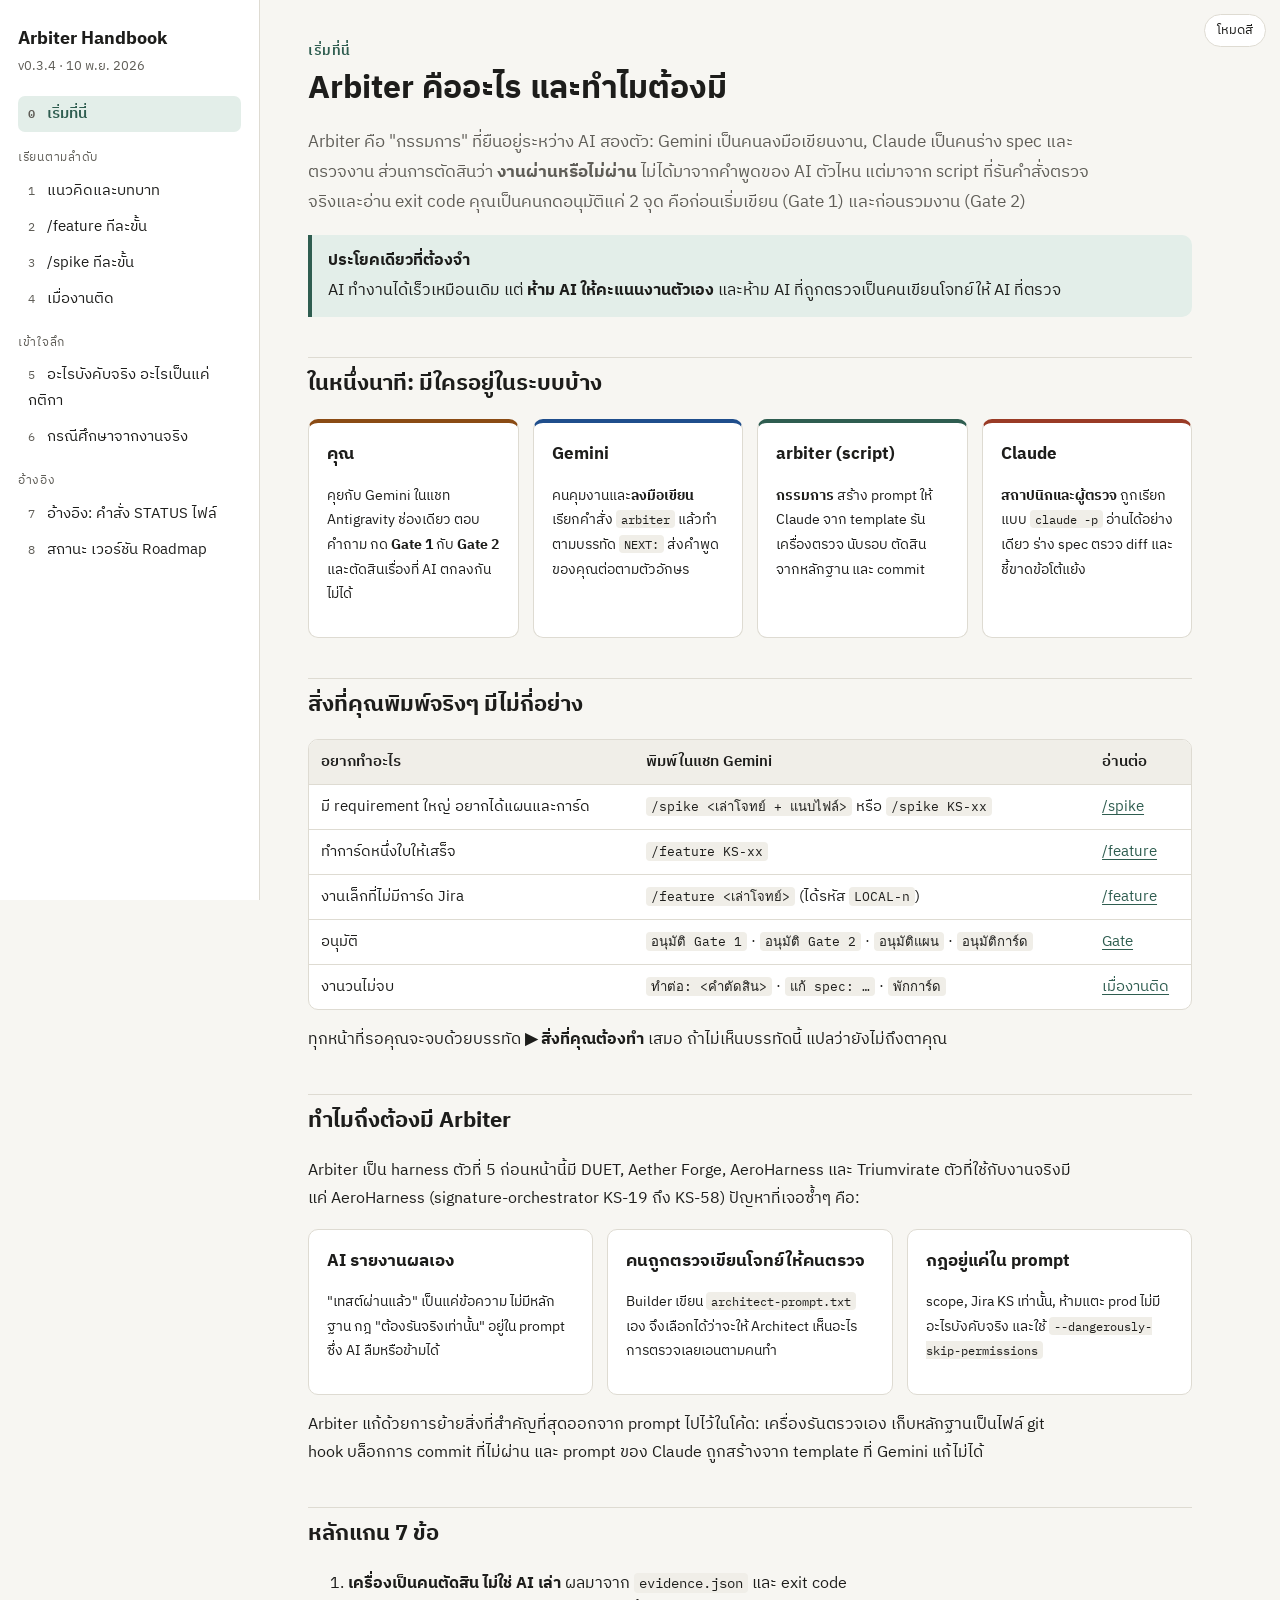
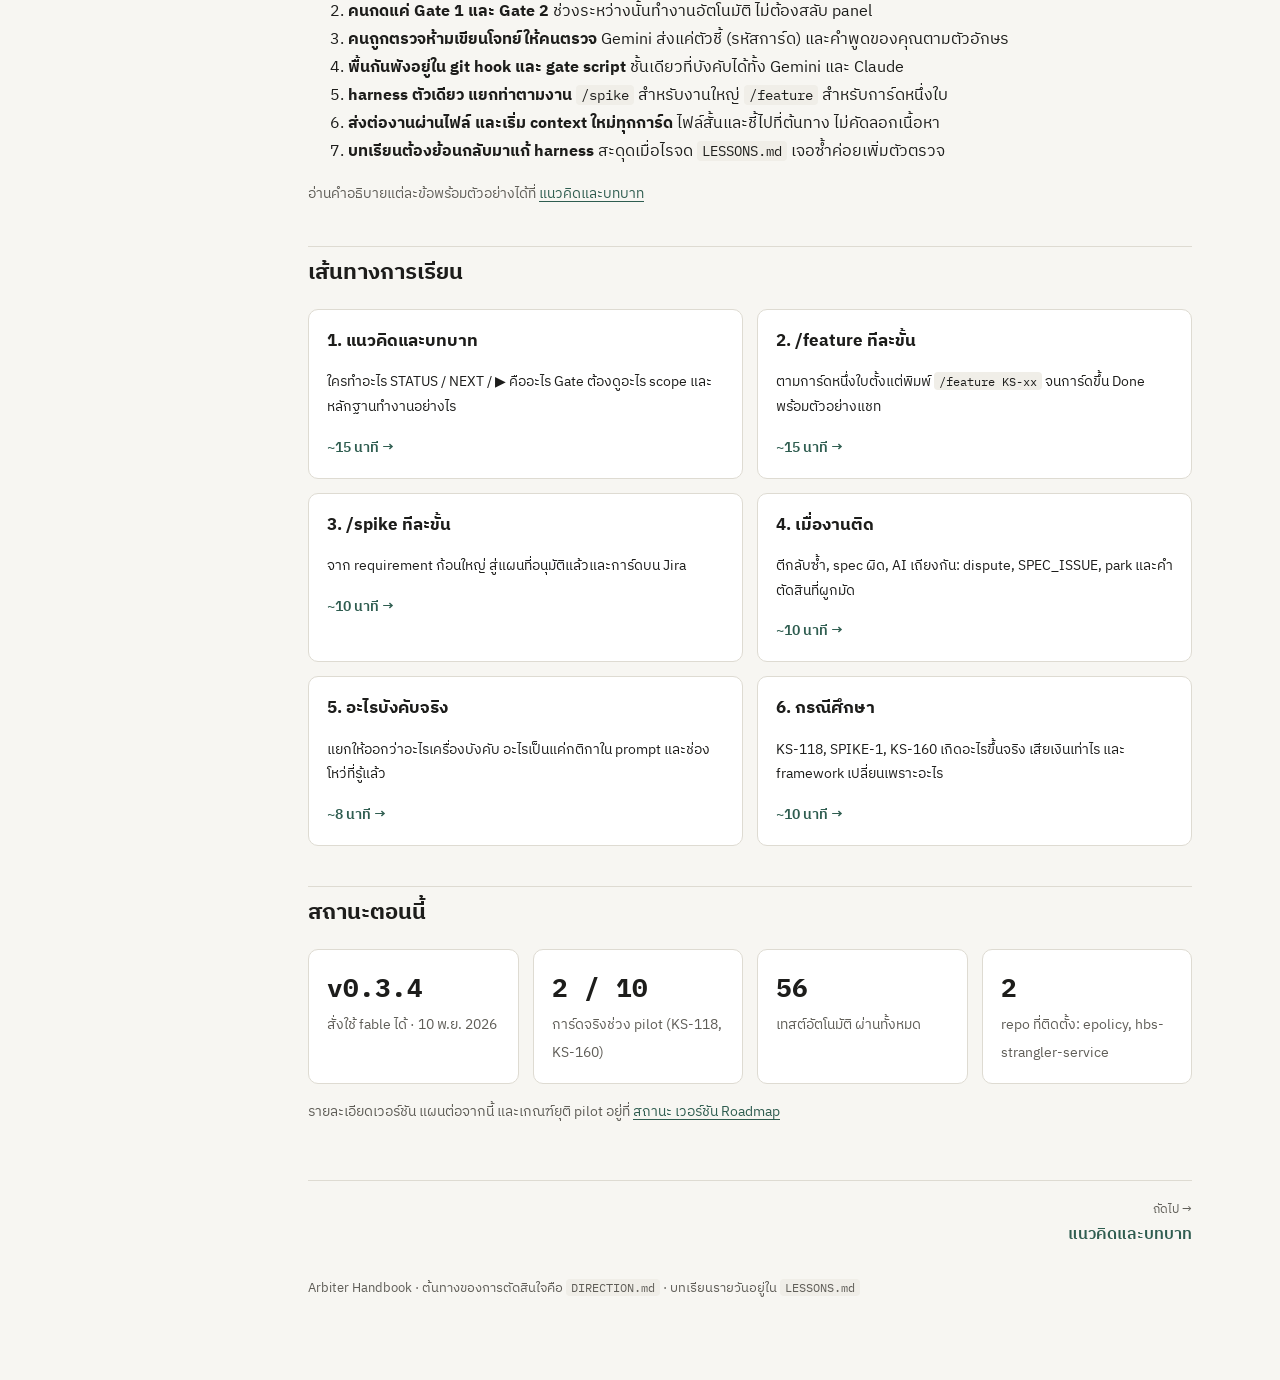
==== commit 9d1e09f5: "feat: Arbiter v0.3.4 - fable can be picked at card start and in the Gate 1 approval - spec --model a" ====
--- a/docs/index.html
+++ b/docs/index.html
@@ -14,7 +14,7 @@
 <div class="wrap">
 <nav class="toc" aria-label="สารบัญ">
   <div class="brand">Arbiter Handbook</div>
-  <div class="ver">v0.3.3 · 9 พ.ย. 2026</div>
+  <div class="ver">v0.3.4 · 10 พ.ย. 2026</div>
   <div class="links"><a href="index.html">เริ่มที่นี่</a><a href="concepts.html">แนวคิดและบทบาท</a><a href="feature.html">/feature</a><a href="spike.html">/spike</a><a href="stuck.html">เมื่องานติด</a><a href="safety.html">อะไรบังคับจริง</a><a href="cases.html">กรณีศึกษา</a><a href="reference.html">อ้างอิง</a><a href="roadmap.html">Roadmap</a></div>
 </nav>
 <main>
@@ -84,9 +84,9 @@
 
 <h2>สถานะตอนนี้</h2>
 <div class="grid g4">
-  <div class="card stat"><b>v0.3.3</b><span>ปลด deadlock · 9 พ.ย. 2026</span></div>
+  <div class="card stat"><b>v0.3.4</b><span>สั่งใช้ fable ได้ · 10 พ.ย. 2026</span></div>
   <div class="card stat"><b>2 / 10</b><span>การ์ดจริงช่วง pilot (KS-118, KS-160)</span></div>
-  <div class="card stat"><b>54</b><span>เทสต์อัตโนมัติ ผ่านทั้งหมด</span></div>
+  <div class="card stat"><b>56</b><span>เทสต์อัตโนมัติ ผ่านทั้งหมด</span></div>
   <div class="card stat"><b>2</b><span>repo ที่ติดตั้ง: epolicy, hbs-strangler-service</span></div>
 </div>
 <p class="small muted">รายละเอียดเวอร์ชัน แผนต่อจากนี้ และเกณฑ์ยุติ pilot อยู่ที่ <a href="roadmap.html">สถานะ เวอร์ชัน Roadmap</a></p>
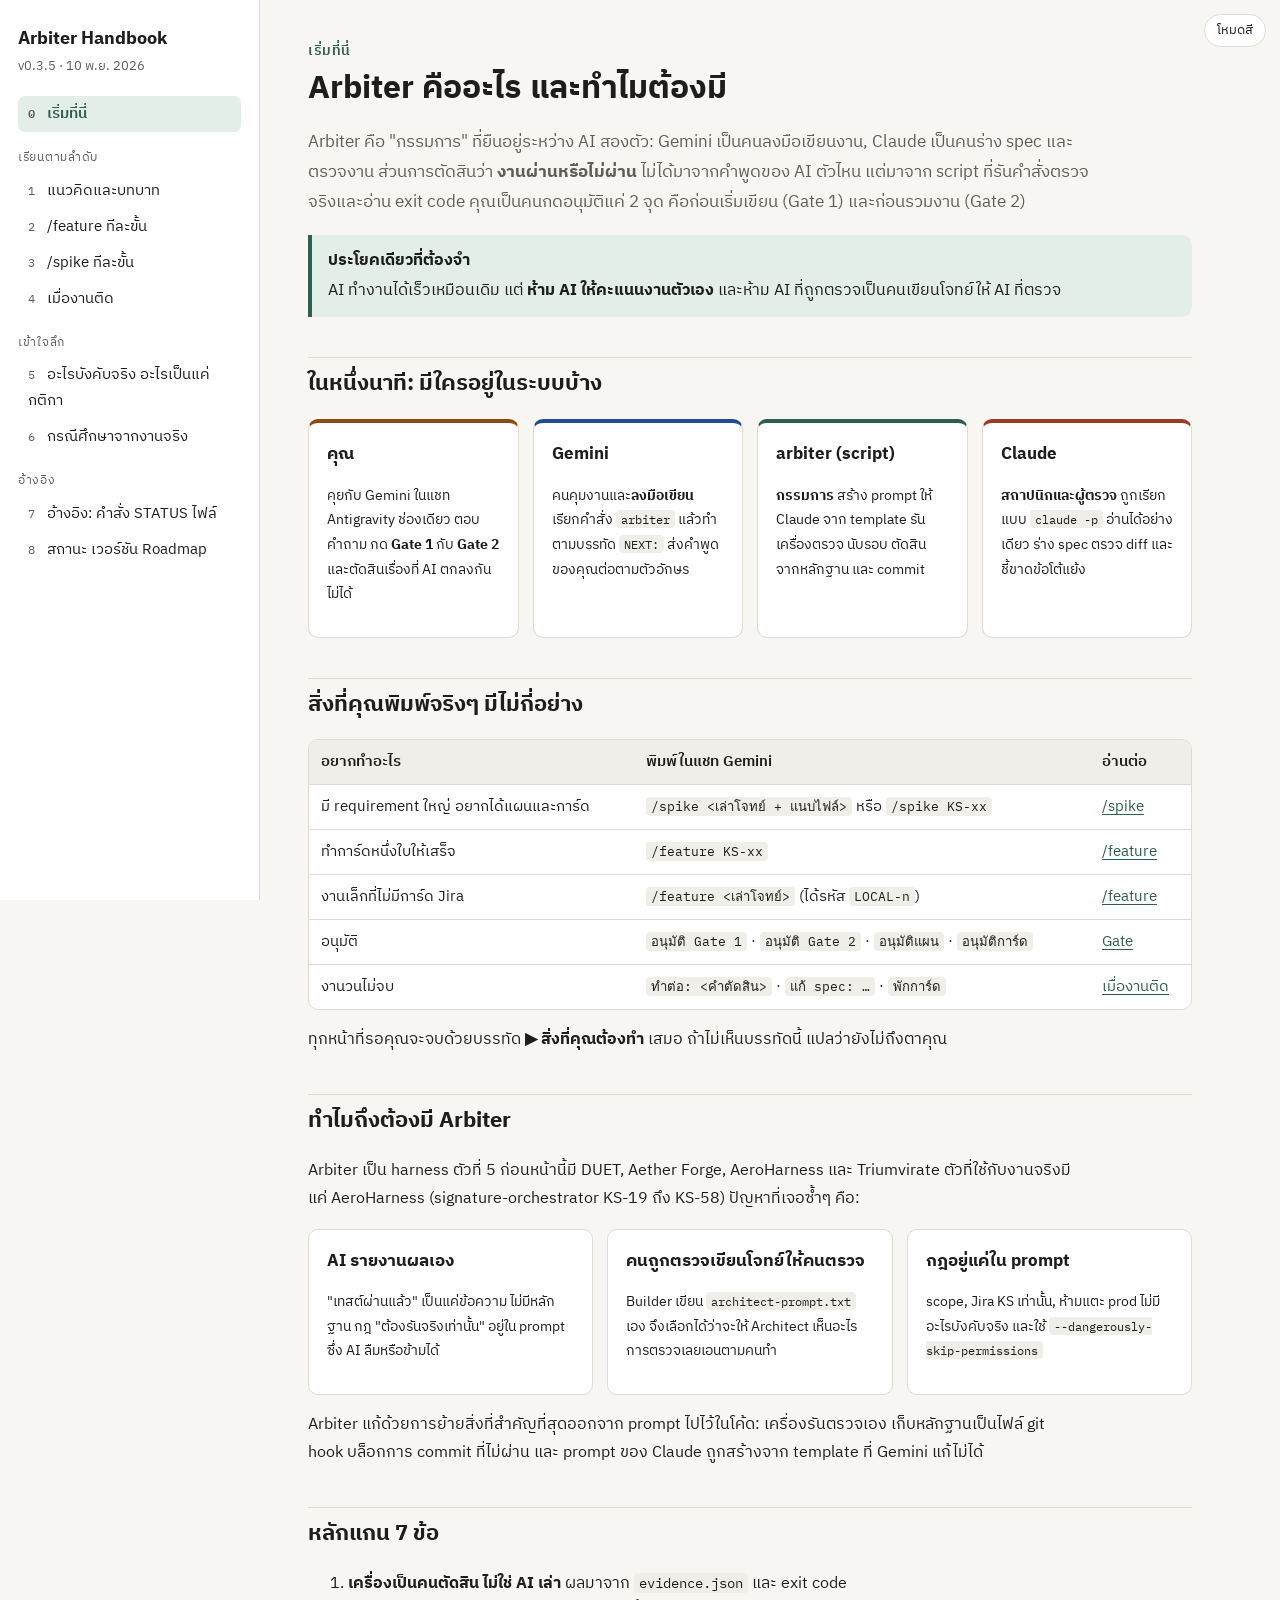
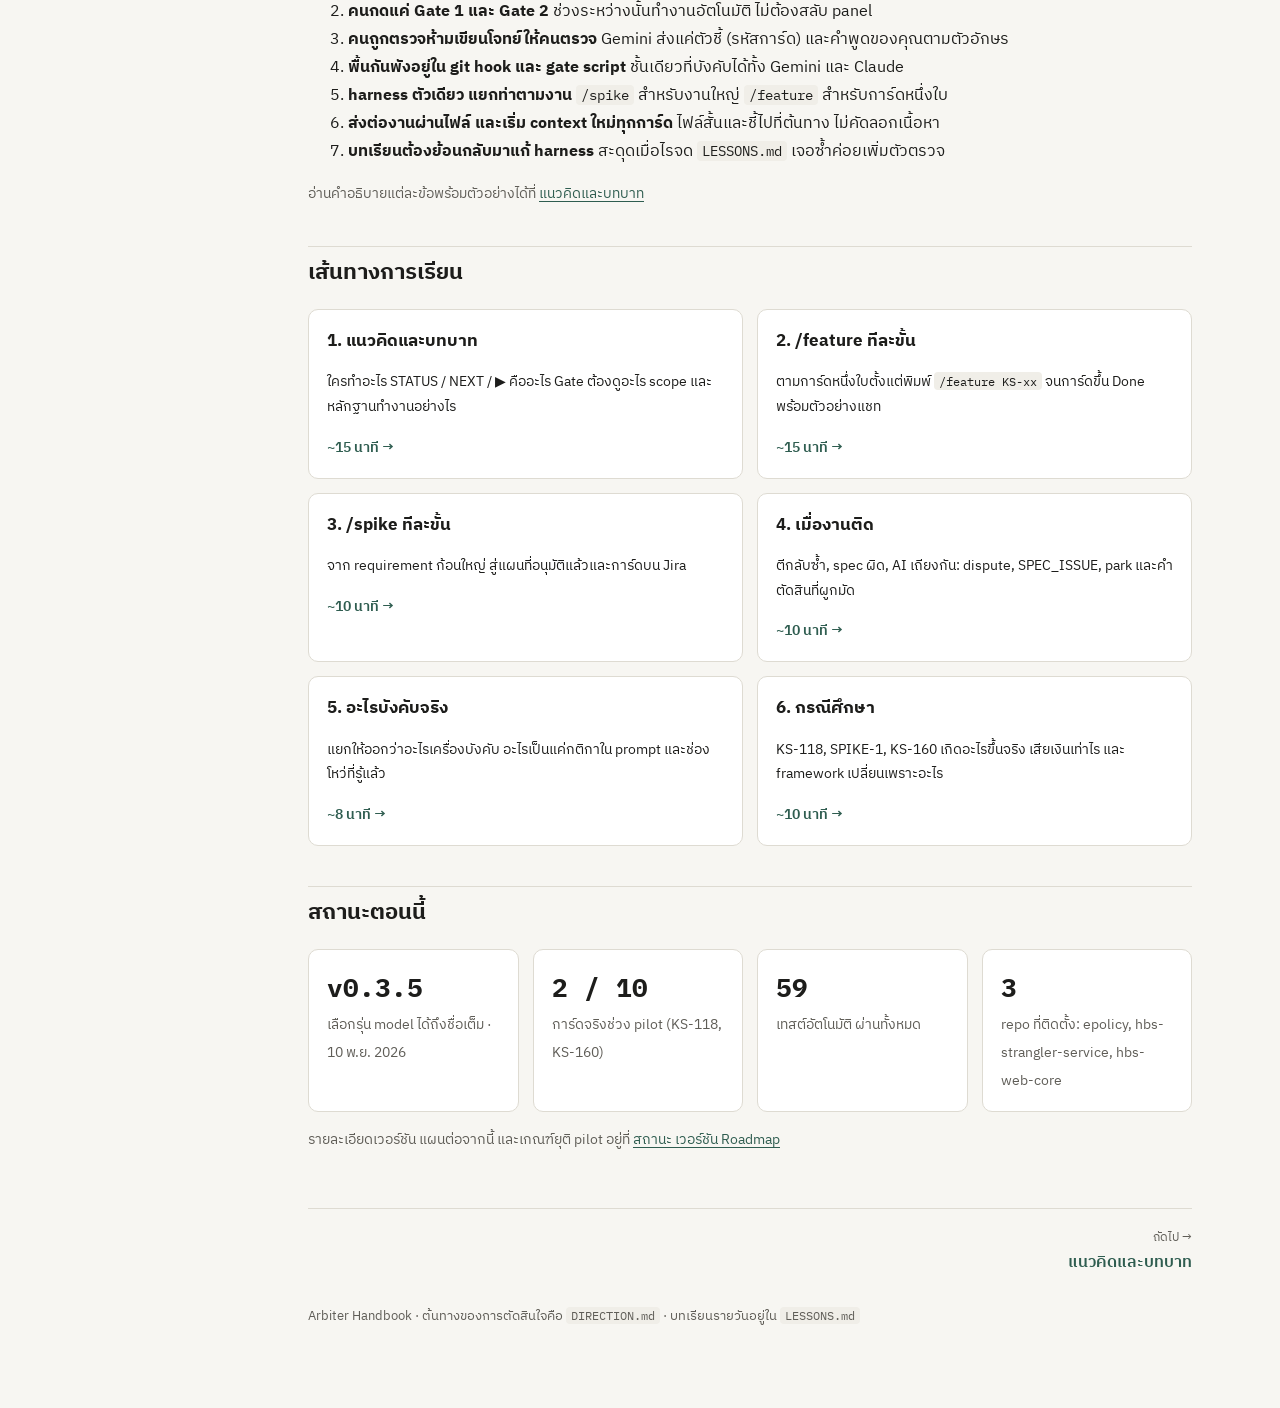
==== commit 8535cc95: "feat: Arbiter v0.3.5 - full model names per card, resolved model in sessions.jsonl - spec --model an" ====
--- a/docs/index.html
+++ b/docs/index.html
@@ -14,7 +14,7 @@
 <div class="wrap">
 <nav class="toc" aria-label="สารบัญ">
   <div class="brand">Arbiter Handbook</div>
-  <div class="ver">v0.3.4 · 10 พ.ย. 2026</div>
+  <div class="ver">v0.3.5 · 10 พ.ย. 2026</div>
   <div class="links"><a href="index.html">เริ่มที่นี่</a><a href="concepts.html">แนวคิดและบทบาท</a><a href="feature.html">/feature</a><a href="spike.html">/spike</a><a href="stuck.html">เมื่องานติด</a><a href="safety.html">อะไรบังคับจริง</a><a href="cases.html">กรณีศึกษา</a><a href="reference.html">อ้างอิง</a><a href="roadmap.html">Roadmap</a></div>
 </nav>
 <main>
@@ -84,10 +84,10 @@
 
 <h2>สถานะตอนนี้</h2>
 <div class="grid g4">
-  <div class="card stat"><b>v0.3.4</b><span>สั่งใช้ fable ได้ · 10 พ.ย. 2026</span></div>
+  <div class="card stat"><b>v0.3.5</b><span>เลือกรุ่น model ได้ถึงชื่อเต็ม · 10 พ.ย. 2026</span></div>
   <div class="card stat"><b>2 / 10</b><span>การ์ดจริงช่วง pilot (KS-118, KS-160)</span></div>
-  <div class="card stat"><b>56</b><span>เทสต์อัตโนมัติ ผ่านทั้งหมด</span></div>
-  <div class="card stat"><b>2</b><span>repo ที่ติดตั้ง: epolicy, hbs-strangler-service</span></div>
+  <div class="card stat"><b>59</b><span>เทสต์อัตโนมัติ ผ่านทั้งหมด</span></div>
+  <div class="card stat"><b>3</b><span>repo ที่ติดตั้ง: epolicy, hbs-strangler-service, hbs-web-core</span></div>
 </div>
 <p class="small muted">รายละเอียดเวอร์ชัน แผนต่อจากนี้ และเกณฑ์ยุติ pilot อยู่ที่ <a href="roadmap.html">สถานะ เวอร์ชัน Roadmap</a></p>
 
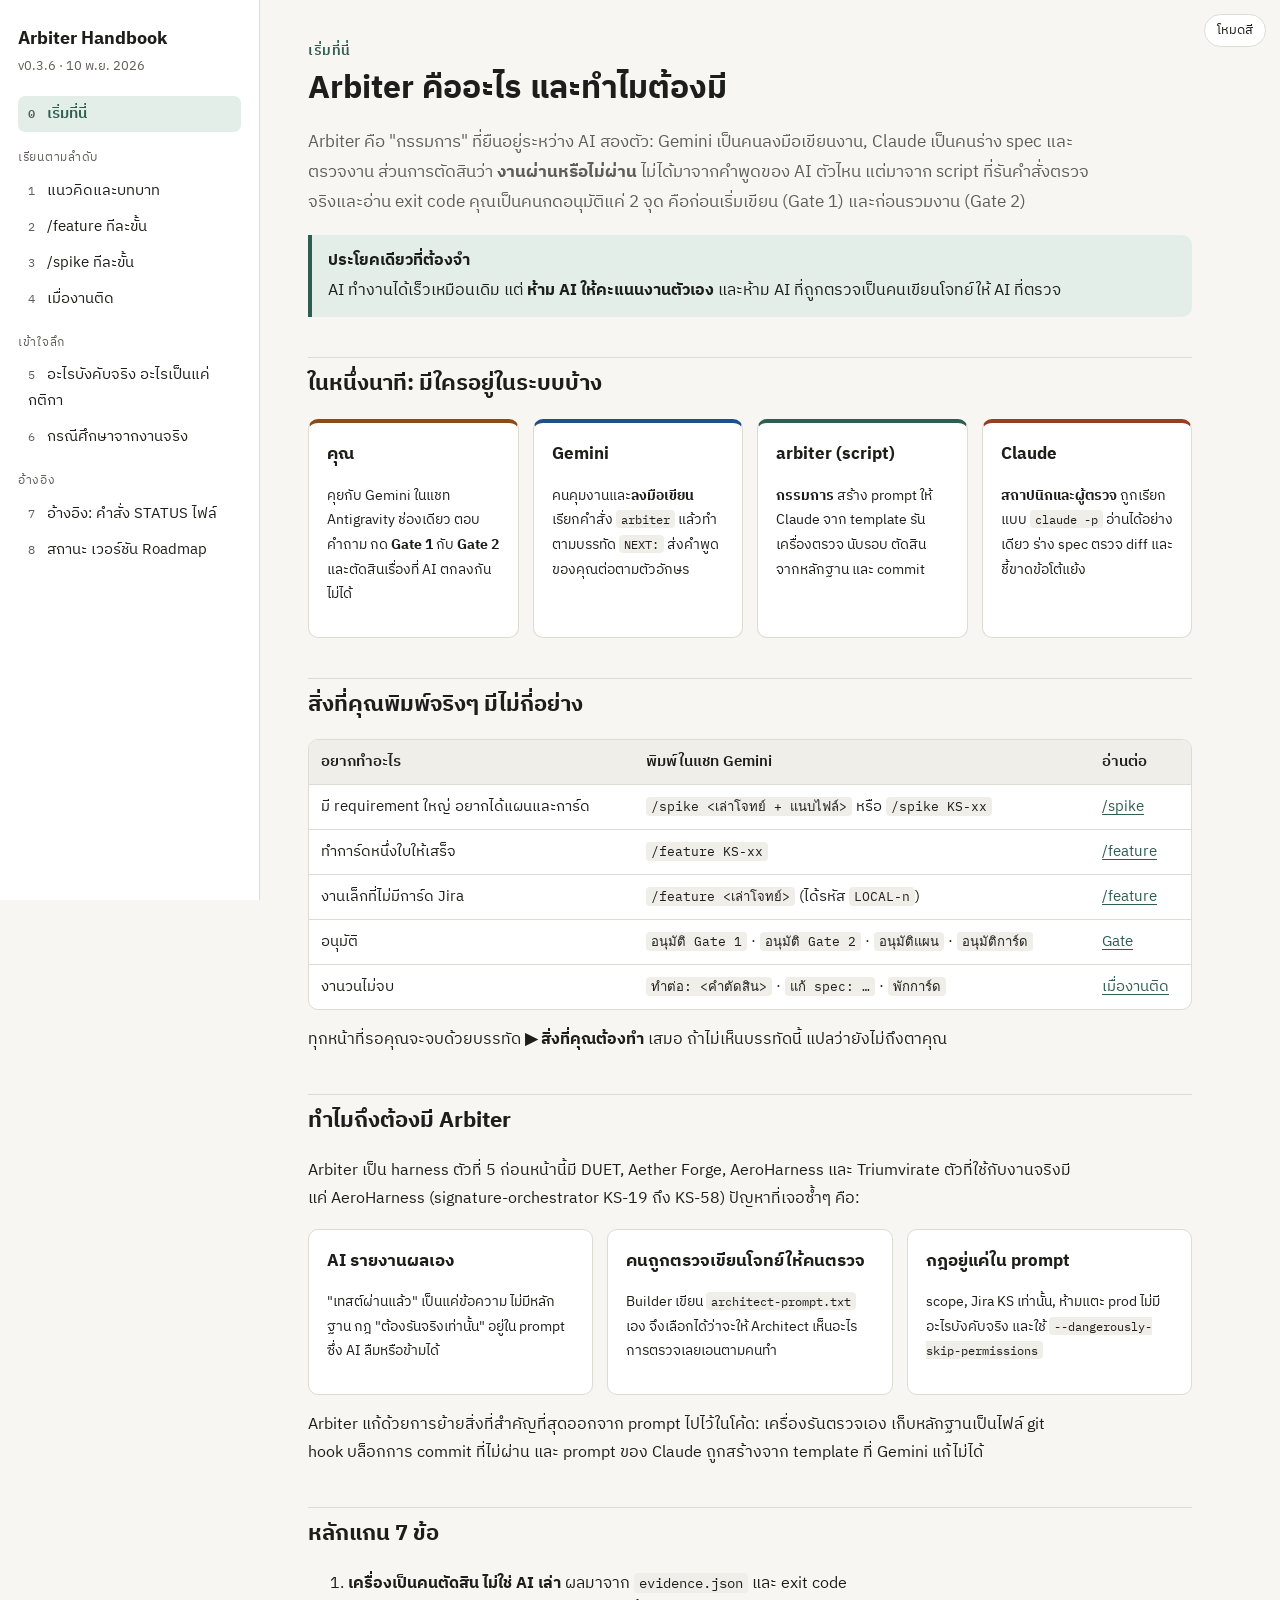
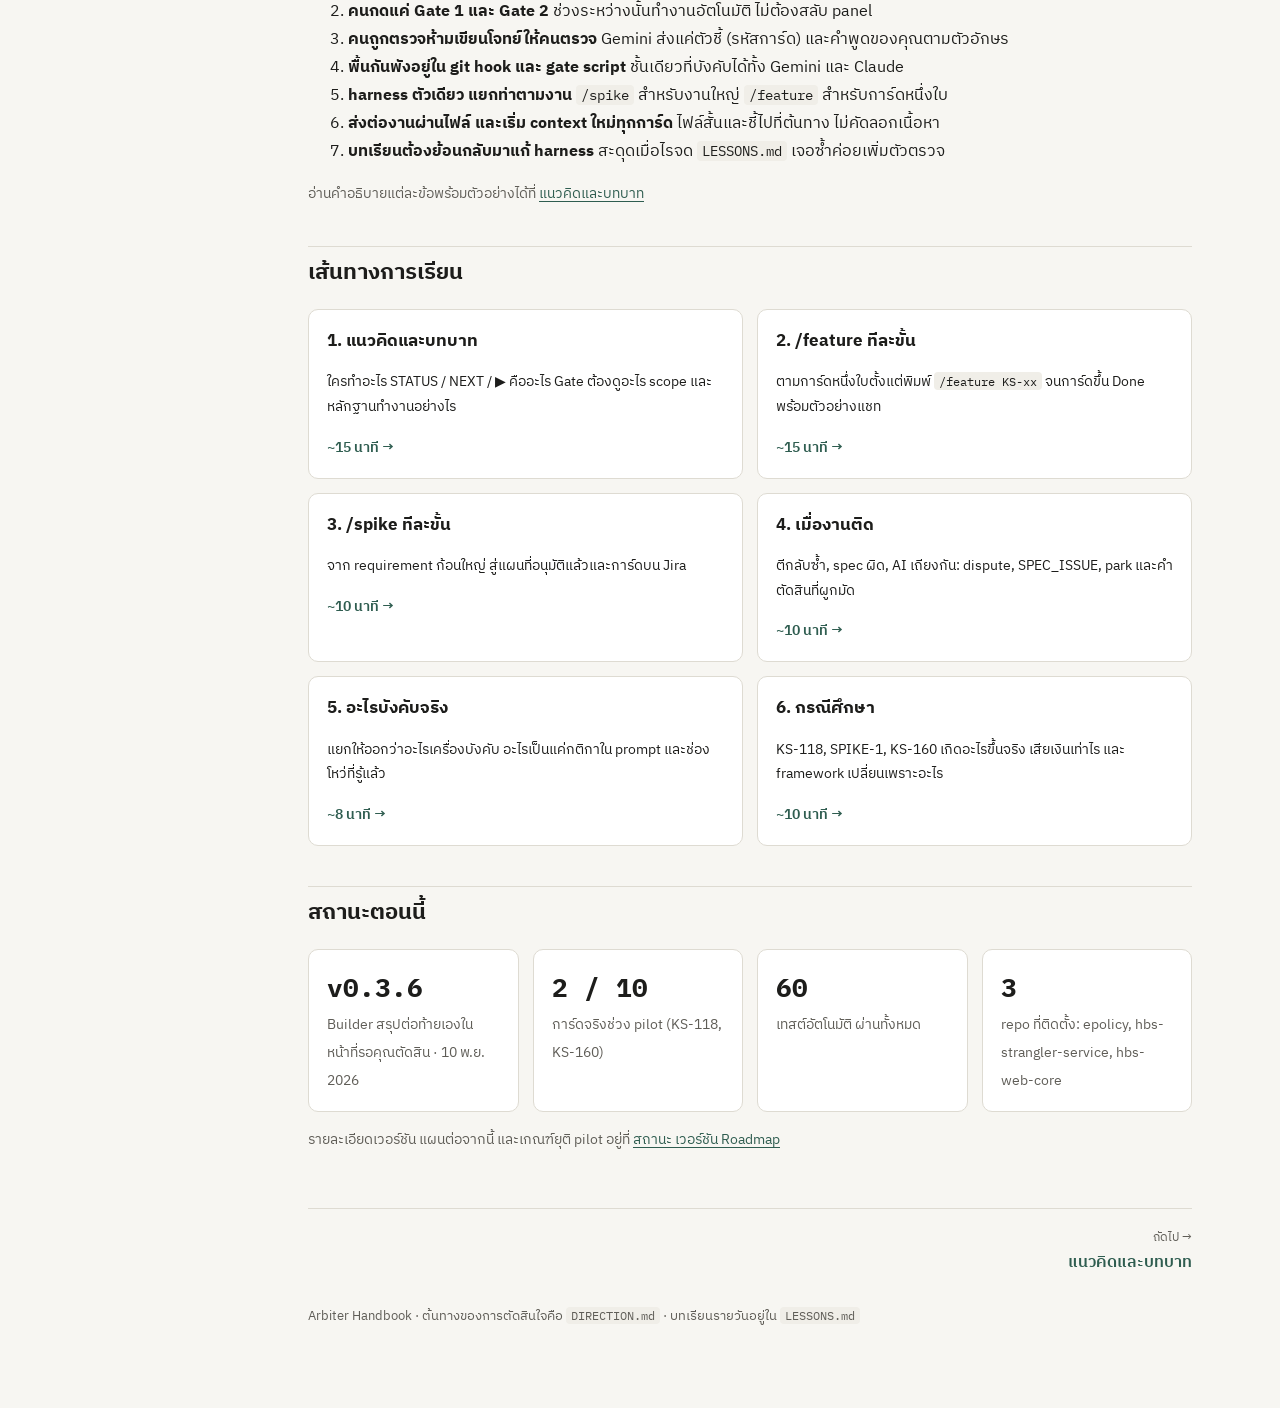
==== commit 3d26db9a: "feat: Arbiter v0.3.6 - the Builder adds its own summary on decision pages Pages the user must read a" ====
--- a/docs/index.html
+++ b/docs/index.html
@@ -14,7 +14,7 @@
 <div class="wrap">
 <nav class="toc" aria-label="สารบัญ">
   <div class="brand">Arbiter Handbook</div>
-  <div class="ver">v0.3.5 · 10 พ.ย. 2026</div>
+  <div class="ver">v0.3.6 · 10 พ.ย. 2026</div>
   <div class="links"><a href="index.html">เริ่มที่นี่</a><a href="concepts.html">แนวคิดและบทบาท</a><a href="feature.html">/feature</a><a href="spike.html">/spike</a><a href="stuck.html">เมื่องานติด</a><a href="safety.html">อะไรบังคับจริง</a><a href="cases.html">กรณีศึกษา</a><a href="reference.html">อ้างอิง</a><a href="roadmap.html">Roadmap</a></div>
 </nav>
 <main>
@@ -84,9 +84,9 @@
 
 <h2>สถานะตอนนี้</h2>
 <div class="grid g4">
-  <div class="card stat"><b>v0.3.5</b><span>เลือกรุ่น model ได้ถึงชื่อเต็ม · 10 พ.ย. 2026</span></div>
+  <div class="card stat"><b>v0.3.6</b><span>Builder สรุปต่อท้ายเองในหน้าที่รอคุณตัดสิน · 10 พ.ย. 2026</span></div>
   <div class="card stat"><b>2 / 10</b><span>การ์ดจริงช่วง pilot (KS-118, KS-160)</span></div>
-  <div class="card stat"><b>59</b><span>เทสต์อัตโนมัติ ผ่านทั้งหมด</span></div>
+  <div class="card stat"><b>60</b><span>เทสต์อัตโนมัติ ผ่านทั้งหมด</span></div>
   <div class="card stat"><b>3</b><span>repo ที่ติดตั้ง: epolicy, hbs-strangler-service, hbs-web-core</span></div>
 </div>
 <p class="small muted">รายละเอียดเวอร์ชัน แผนต่อจากนี้ และเกณฑ์ยุติ pilot อยู่ที่ <a href="roadmap.html">สถานะ เวอร์ชัน Roadmap</a></p>
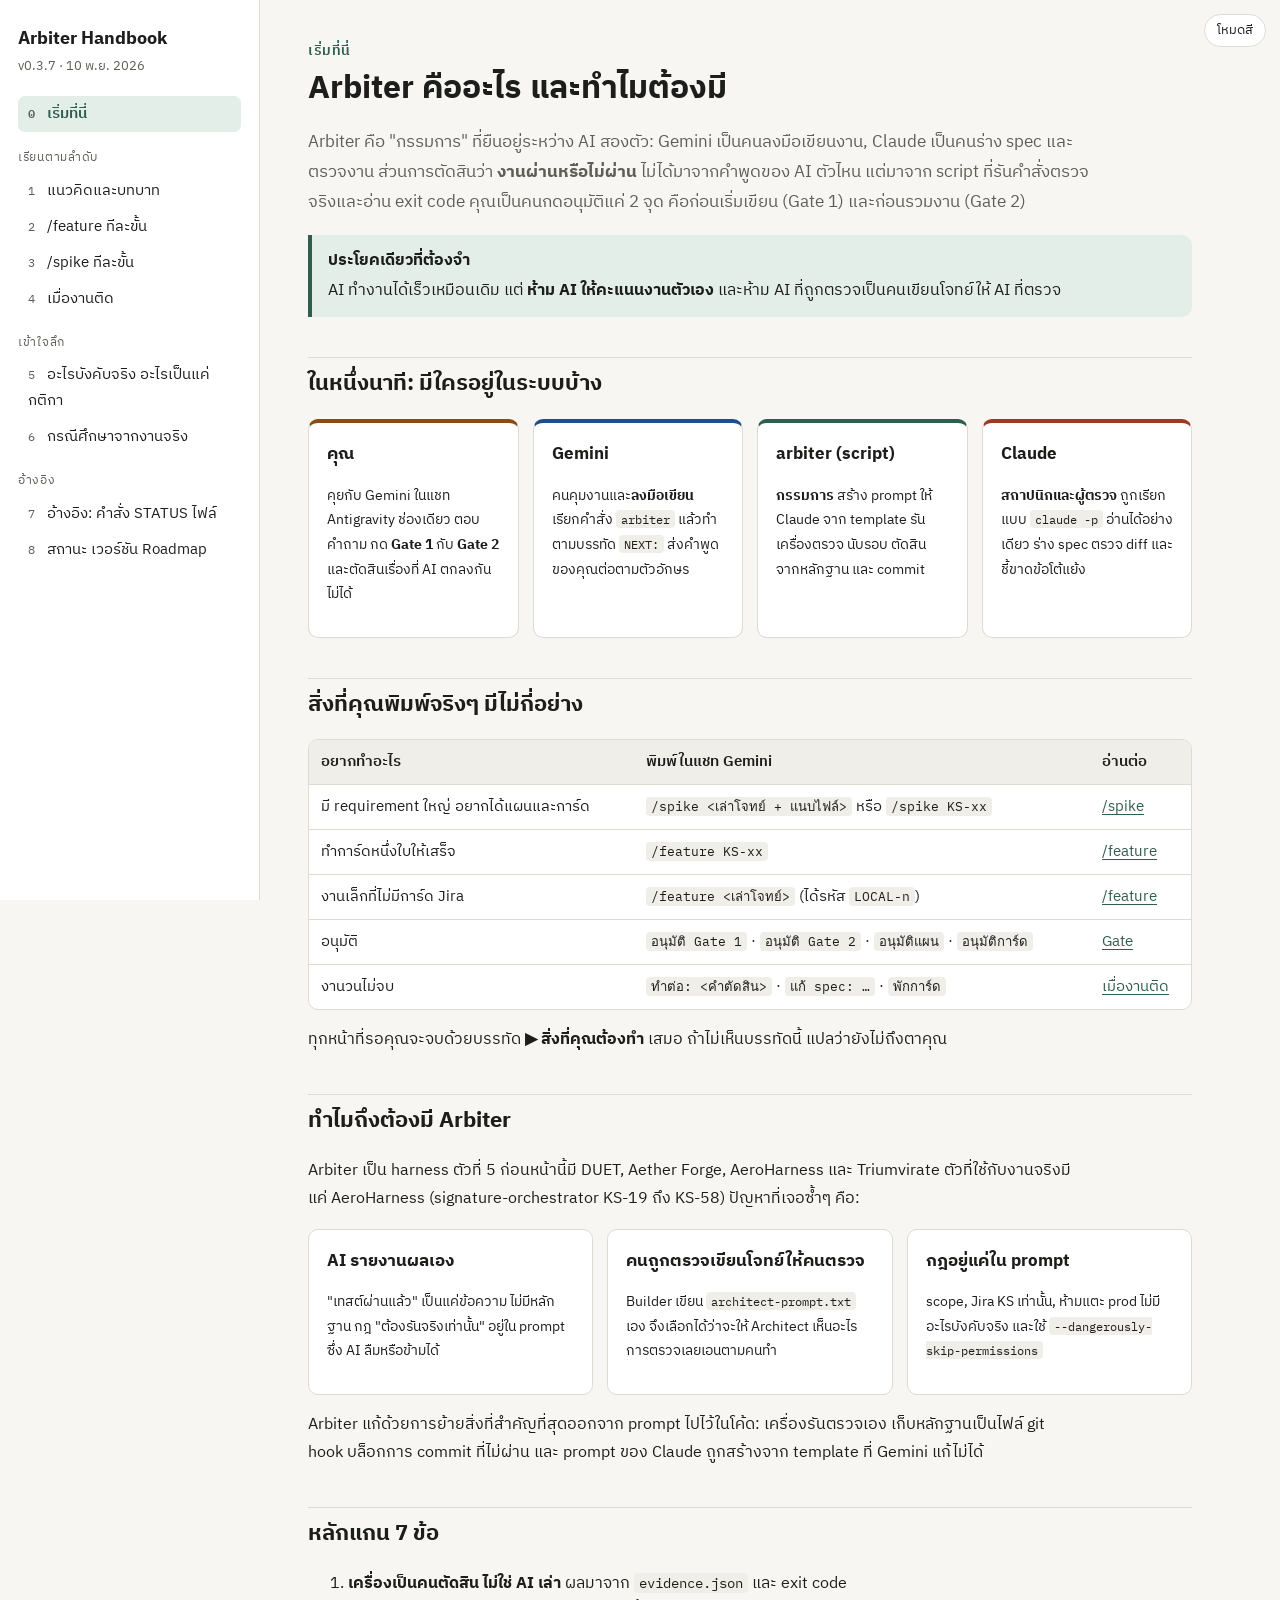
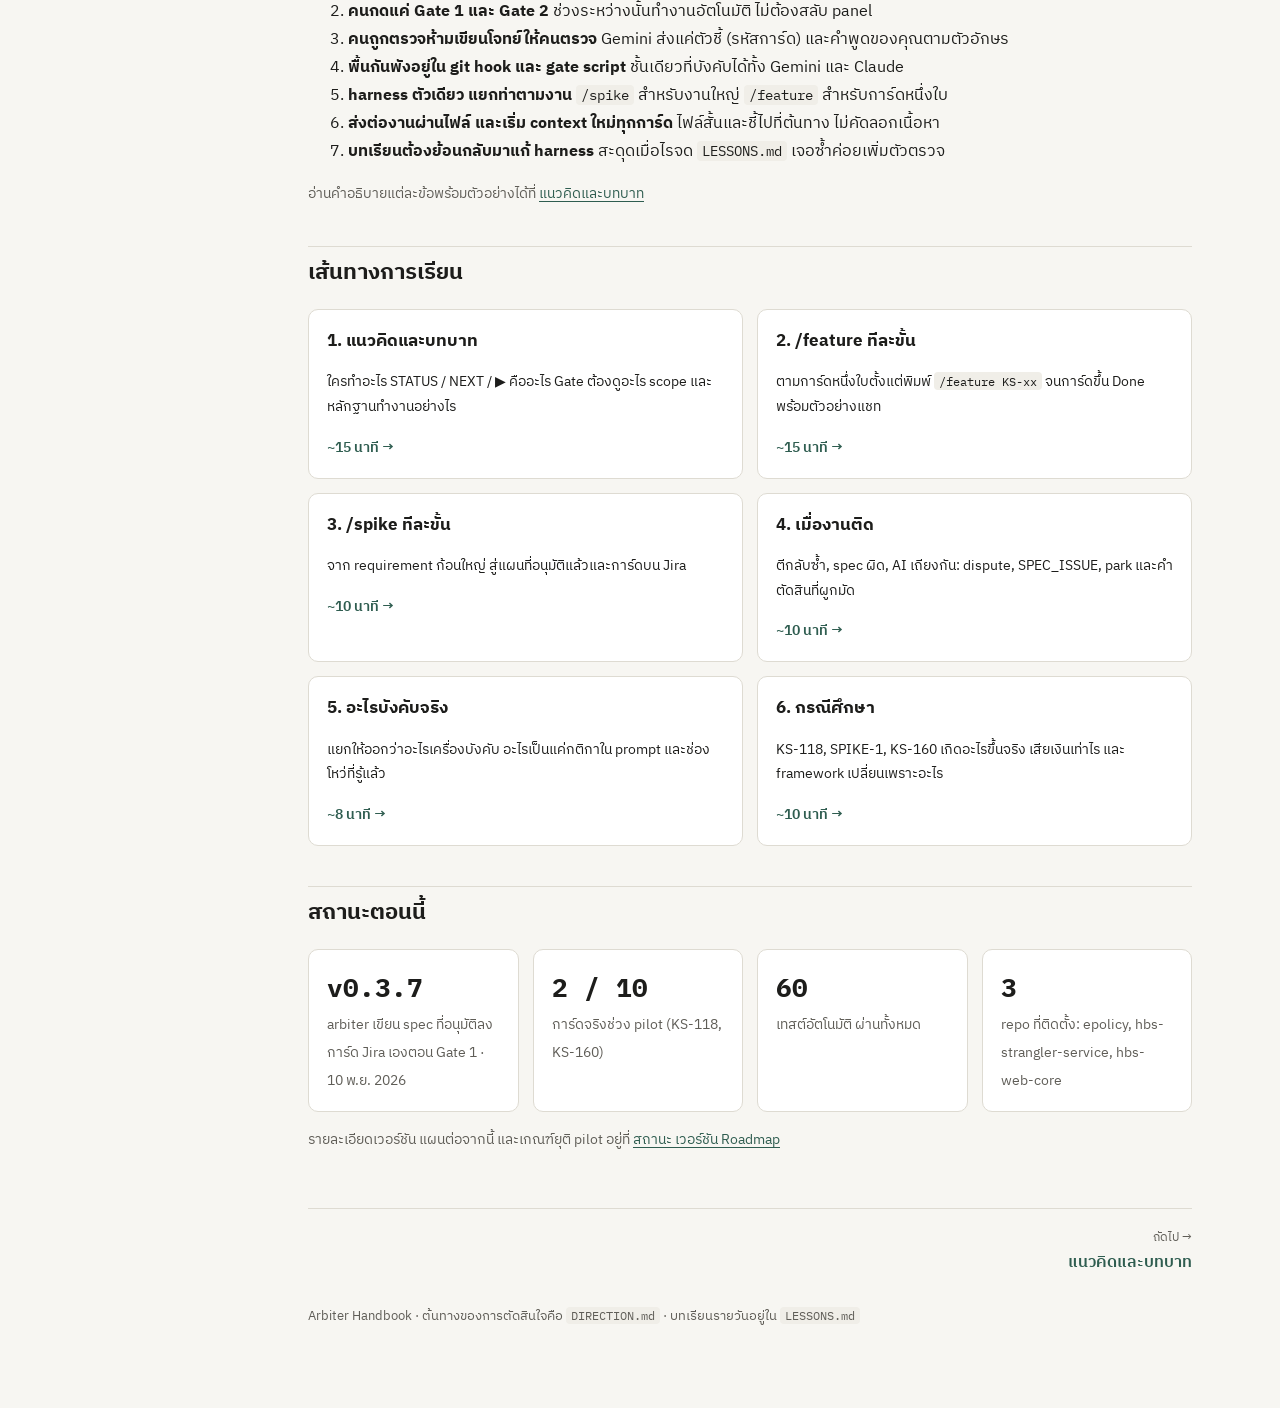
==== commit 44047ca6: "feat: Arbiter v0.3.7 - the approved spec is written onto the Jira card at Gate 1 Cards made by hand " ====
--- a/docs/index.html
+++ b/docs/index.html
@@ -14,7 +14,7 @@
 <div class="wrap">
 <nav class="toc" aria-label="สารบัญ">
   <div class="brand">Arbiter Handbook</div>
-  <div class="ver">v0.3.6 · 10 พ.ย. 2026</div>
+  <div class="ver">v0.3.7 · 10 พ.ย. 2026</div>
   <div class="links"><a href="index.html">เริ่มที่นี่</a><a href="concepts.html">แนวคิดและบทบาท</a><a href="feature.html">/feature</a><a href="spike.html">/spike</a><a href="stuck.html">เมื่องานติด</a><a href="safety.html">อะไรบังคับจริง</a><a href="cases.html">กรณีศึกษา</a><a href="reference.html">อ้างอิง</a><a href="roadmap.html">Roadmap</a></div>
 </nav>
 <main>
@@ -84,7 +84,7 @@
 
 <h2>สถานะตอนนี้</h2>
 <div class="grid g4">
-  <div class="card stat"><b>v0.3.6</b><span>Builder สรุปต่อท้ายเองในหน้าที่รอคุณตัดสิน · 10 พ.ย. 2026</span></div>
+  <div class="card stat"><b>v0.3.7</b><span>arbiter เขียน spec ที่อนุมัติลงการ์ด Jira เองตอน Gate 1 · 10 พ.ย. 2026</span></div>
   <div class="card stat"><b>2 / 10</b><span>การ์ดจริงช่วง pilot (KS-118, KS-160)</span></div>
   <div class="card stat"><b>60</b><span>เทสต์อัตโนมัติ ผ่านทั้งหมด</span></div>
   <div class="card stat"><b>3</b><span>repo ที่ติดตั้ง: epolicy, hbs-strangler-service, hbs-web-core</span></div>
